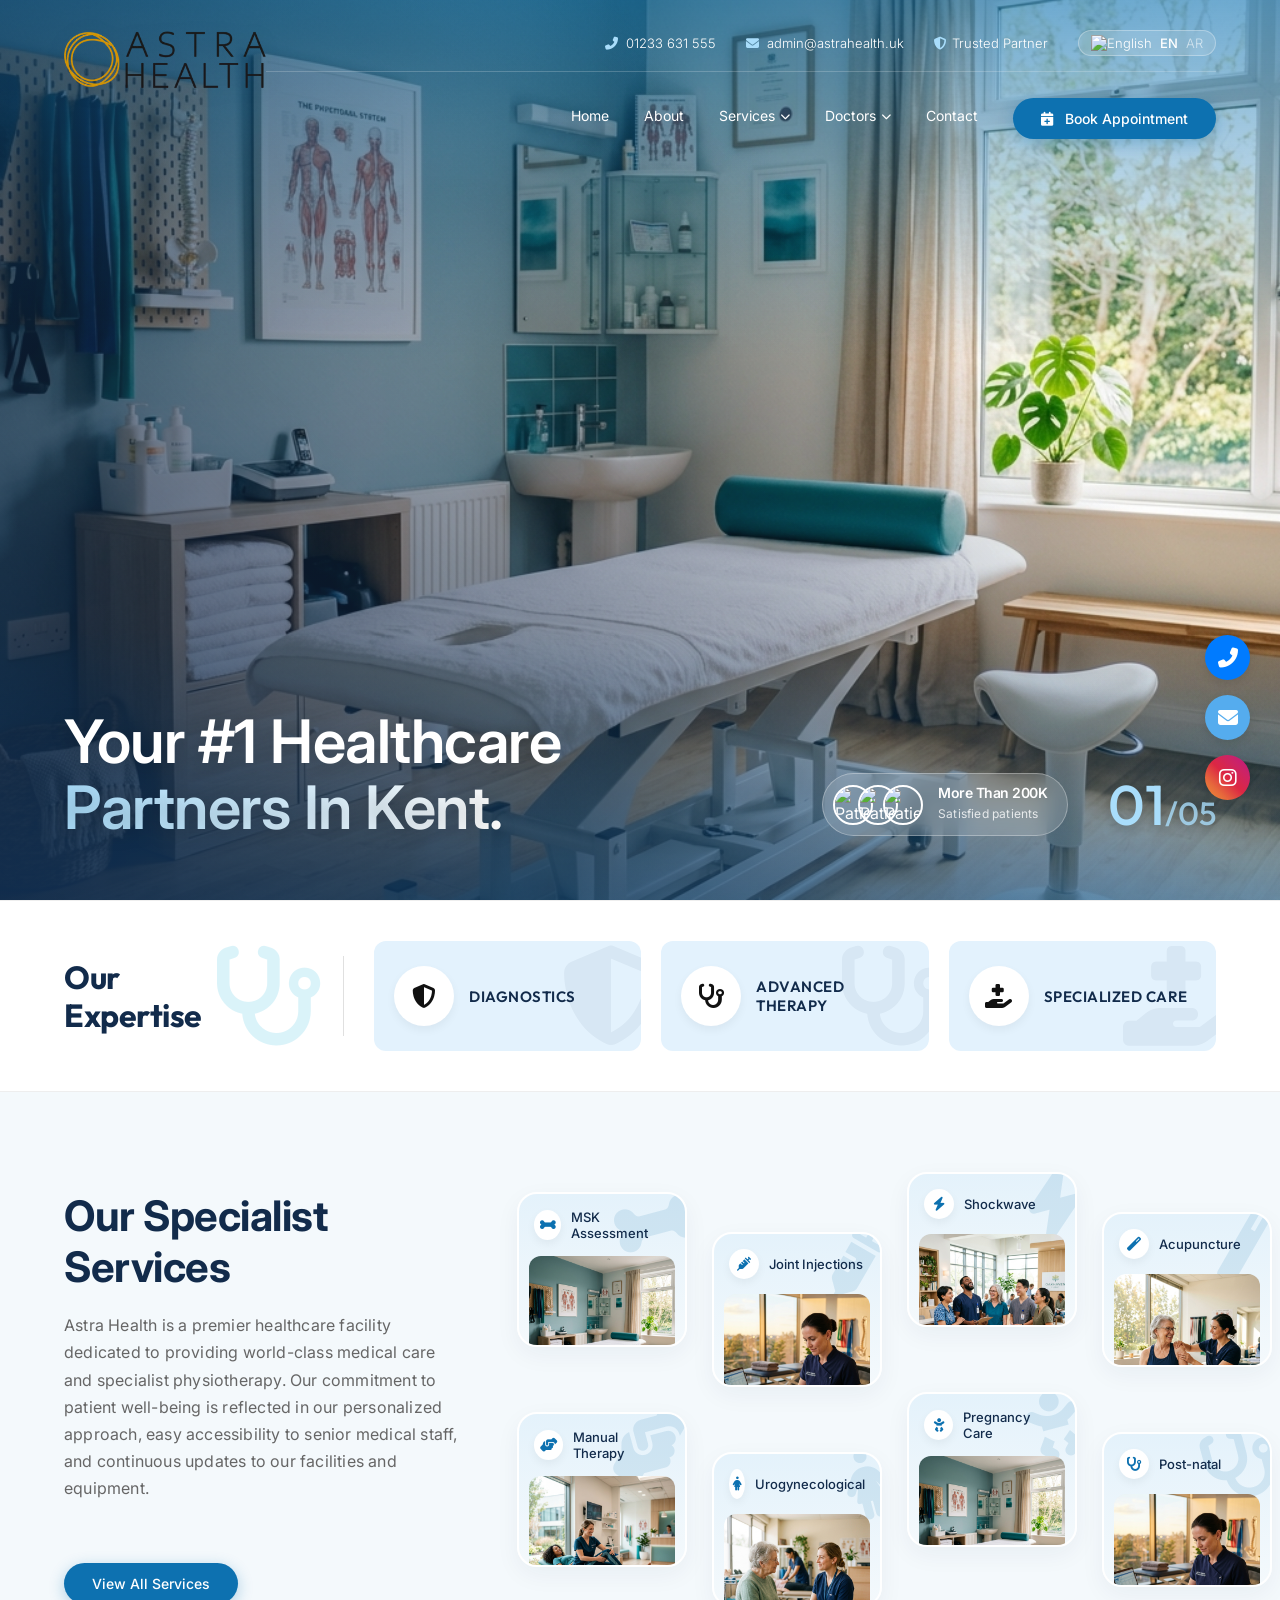
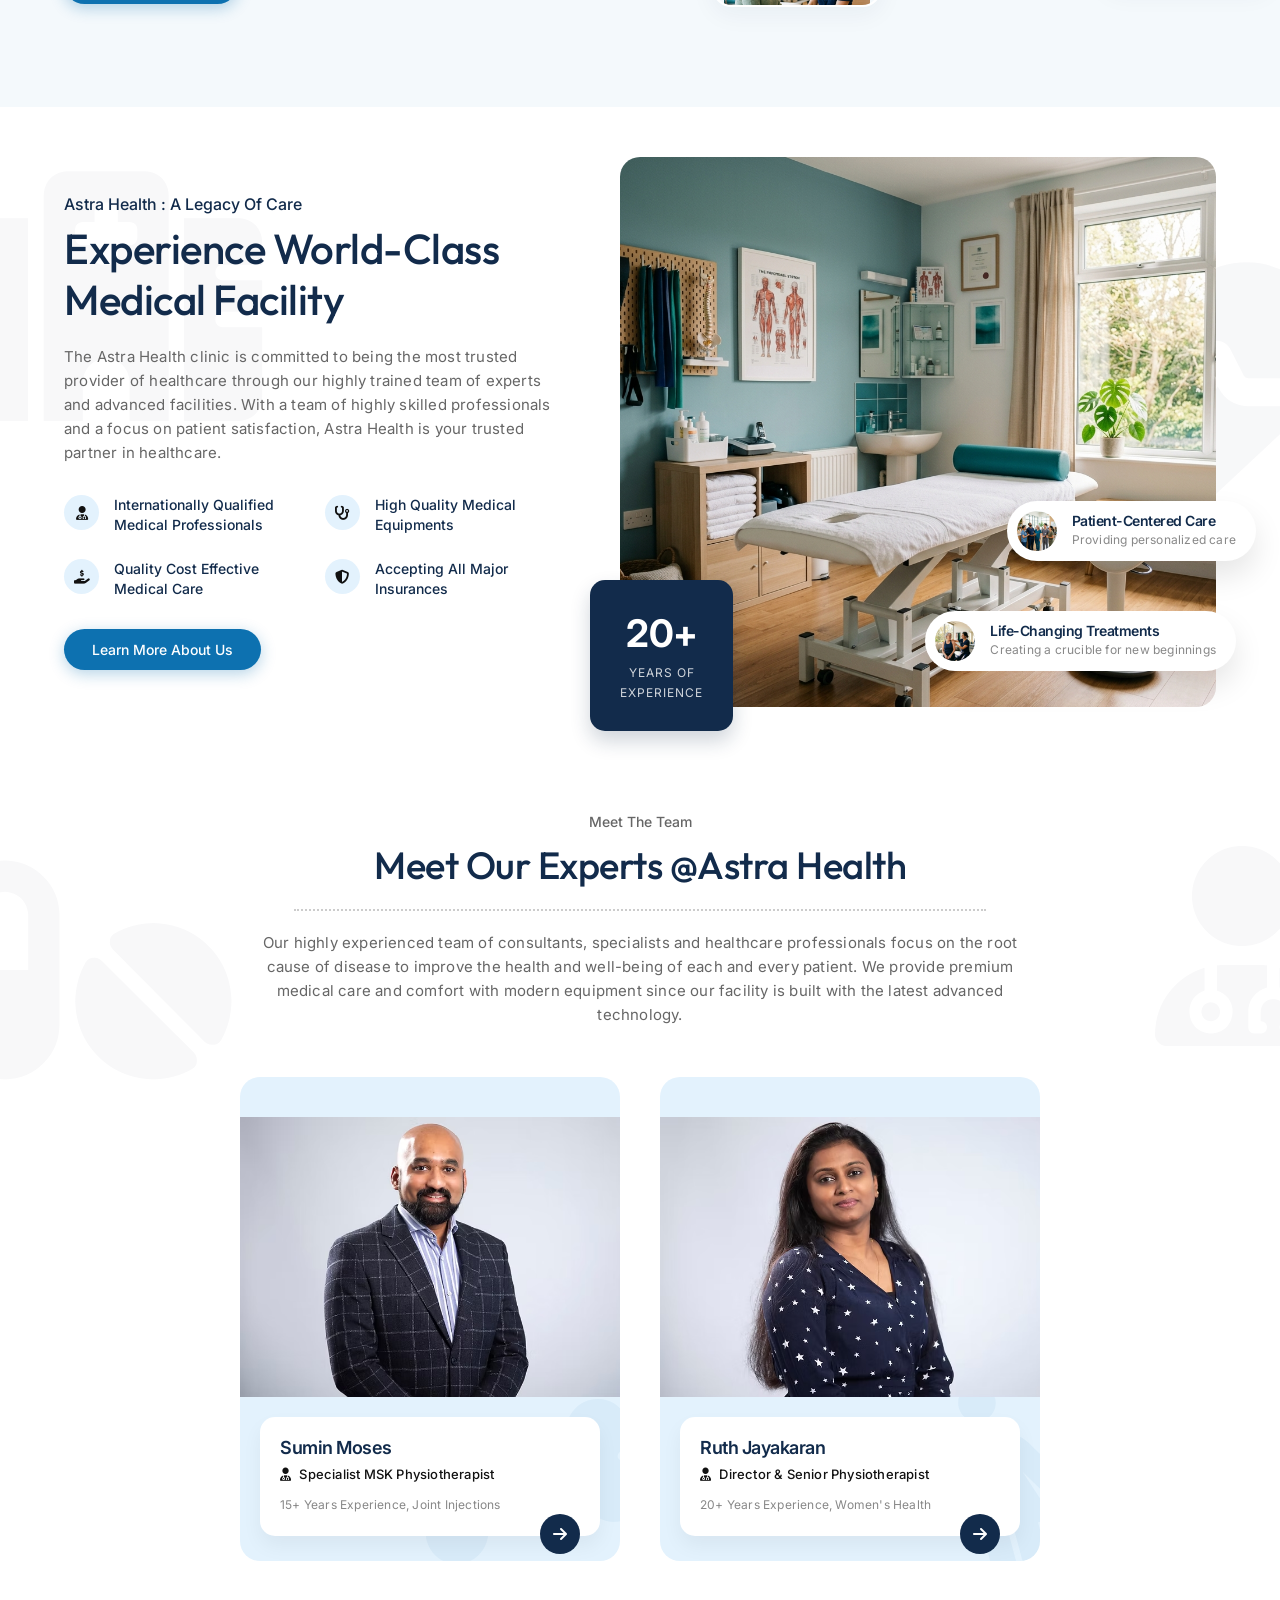
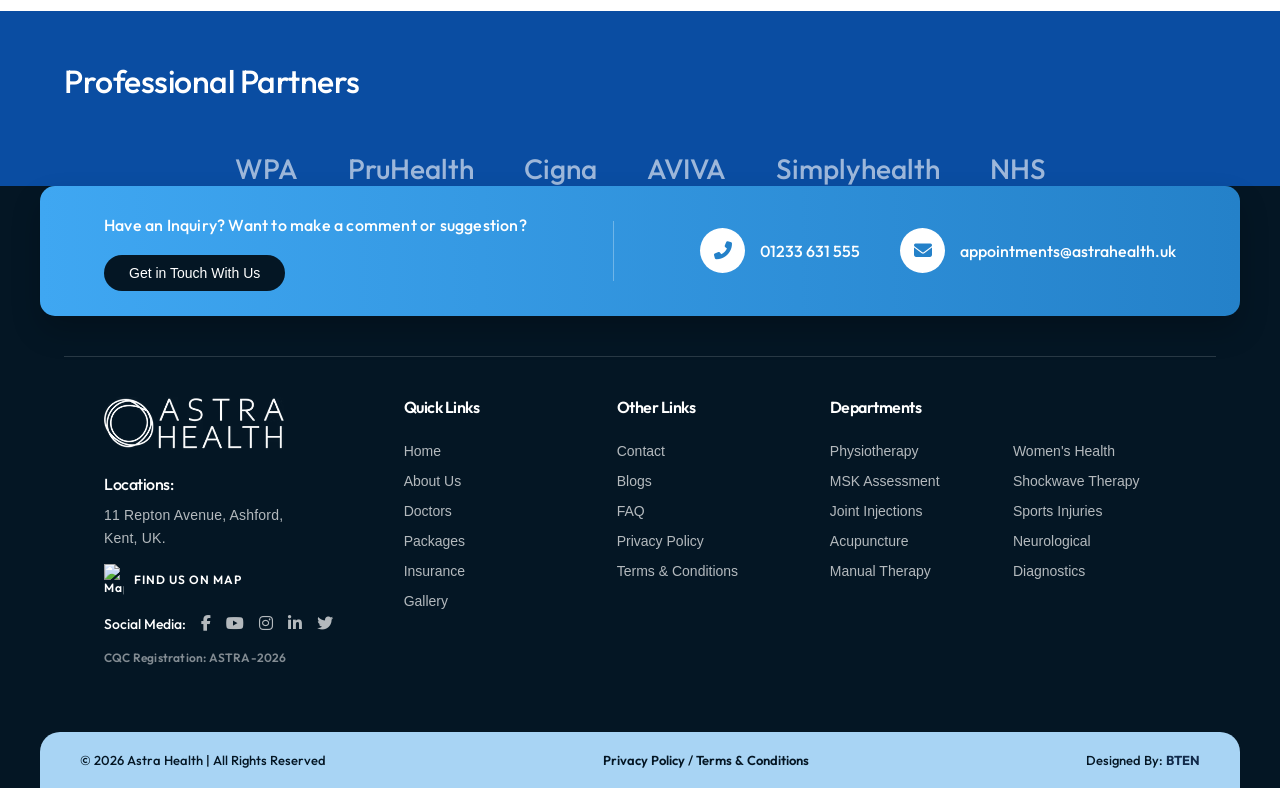
==== index.html @ 82074dfc "Restore full footer: CTA inside footer with 50/50 overlap, divider line, all content visible" ====
<!DOCTYPE html>
<html lang="en">
<head>
    <meta charset="UTF-8">
    <meta name="viewport" content="width=device-width, initial-scale=1.0">
    <title>Healthcare Clinic in Ashford, Kent – Astra Health</title>
    <link rel="stylesheet" href="style.css">
    <link rel="stylesheet" href="https://cdnjs.cloudflare.com/ajax/libs/font-awesome/6.4.0/css/all.min.css">
</head>
<body>

    <!-- HERO SECTION -->
    <section class="hero-section">
        <div class="hero-bg">
            <img src="content doc/images/hero2.png" alt="Astra Health Team" onerror="this.src='https://images.unsplash.com/photo-1579684385127-1ef15d508118?auto=format&fit=crop&q=80'">
        </div>
        <div class="hero-gradient"></div>

        <!-- TRANSPARENT MAIN HEADER -->
        <header class="main-header">
            <div class="header-logo">
                <a href="index.html">
                    <img src="content doc/images/logo.avif" alt="Astra Health">
                </a>
            </div>
            
            <div class="header-right">
                <!-- TOP CONTACTS -->
                <div class="top-contacts">
                    <a href="tel:01233631555"><i class="fas fa-phone-alt" style="color: #A9DDFB;"></i> 01233 631 555</a>
                    <a href="mailto:admin@astrahealth.uk"><i class="fas fa-envelope" style="color: #A9DDFB;"></i> admin@astrahealth.uk</a>
                    <span style="display: flex; align-items: center; gap: 5px;"><i class="fas fa-shield-alt" style="color: #A9DDFB;"></i> Trusted Partner</span>
                    <div class="lang-switch">
                        <img src="https://flagcdn.com/w20/gb.png" alt="English">
                        <span style="font-weight: 500;">EN</span>
                        <span style="opacity: 0.6;">AR</span>
                    </div>
                </div>

                <!-- MAIN NAV -->
                <nav class="main-nav-links">
                <a href="index.html" class="nav-link">Home</a>
                <a href="about.html" class="nav-link">About</a>
                
                <!-- Services Mega Menu -->
                <div class="nav-item-mega">
                    <a href="services.html" class="nav-link">Services <i class="fas fa-chevron-down" style="font-size: 10px;"></i></a>
                    <div class="mega-menu">
                        <div class="mega-srv-grid">
                            <a href="services.html" class="mega-srv-item">
                                <img src="content doc/images/hero2.png" alt="MSK">
                                <span>MSK Assessment</span>
                            </a>
                            <a href="services.html" class="mega-srv-item">
                                <img src="content doc/images/pillar-experienced.png" alt="Joint">
                                <span>Joint Injections</span>
                            </a>
                            <a href="services.html" class="mega-srv-item">
                                <img src="content doc/images/service_shockwave_1778168510104.png" alt="Shockwave">
                                <span>Shockwave Therapy</span>
                            </a>
                            <a href="services.html" class="mega-srv-item">
                                <img src="content doc/images/service_acupuncture.png" alt="Acupuncture">
                                <span>Acupuncture</span>
                            </a>
                            <a href="services.html" class="mega-srv-item">
                                <img src="content doc/images/service_manual_therapy.png" alt="Manual">
                                <span>Manual Therapy</span>
                            </a>
                            <a href="services.html" class="mega-srv-item">
                                <img src="content doc/images/pillar-caring.png" alt="Urogynecology">
                                <span>Urogynecology</span>
                            </a>
                        </div>
                    </div>
                </div>

                <!-- Doctors Mega Menu -->
                <div class="nav-item-mega">
                    <a href="team.html" class="nav-link">Doctors <i class="fas fa-chevron-down" style="font-size: 10px;"></i></a>
                    <div class="mega-menu">
                        <div class="mega-doc-card">
                            <img src="content doc/images/team-sumin.avif" alt="Sumin Moses">
                            <h4>Sumin Moses</h4>
                            <p>Specialist MSK Physio</p>
                        </div>
                        <div class="mega-doc-card">
                            <img src="content doc/images/team-ruth.avif" onerror="this.src='content doc/images/pillar-friendly.png'" alt="Ruth Jayakaran">
                            <h4>Ruth Jayakaran</h4>
                            <p>Director & Senior Physio</p>
                        </div>
                        <div style="display: flex; align-items: center; justify-content: center; padding: 0 20px;">
                            <a href="team.html" class="btn-appointment" style="background: var(--primary);"><i class="fas fa-user-md"></i> View All Doctors</a>
                        </div>
                    </div>
                </div>

                <a href="contact.html" class="nav-link">Contact</a>
                <a href="contact.html" class="btn-appointment"><i class="fas fa-calendar-plus"></i> Book Appointment</a>
            </nav>
            </div>
        </header>

        <!-- BOTTOM LEFT TEXT -->
        <div class="hero-bottom-left">
            <h1 id="heroTitle">Your #1 Healthcare<br><span class="hero-highlight">Partners in Kent.</span></h1>
        </div>

        <!-- BOTTOM RIGHT PAGINATION & CARD -->
        <div class="hero-bottom-right">
            <div class="patient-card">
                <div class="patient-avatars">
                    <img src="https://randomuser.me/api/portraits/women/44.jpg" alt="Patient">
                    <img src="https://randomuser.me/api/portraits/men/32.jpg" alt="Patient">
                    <img src="https://randomuser.me/api/portraits/women/68.jpg" alt="Patient">
                </div>
                <div class="patient-card-text">
                    <h4>More Than 200K</h4>
                    <p>Satisfied patients</p>
                </div>
            </div>
            <div class="hero-pagination">
                01<span>/05</span>
            </div>
        </div>
    </section>

    <!-- FLOATING SOCIALS -->
    <div class="floating-socials">
        <a href="tel:01233631555" class="f-phone" title="Call Us"><i class="fas fa-phone-alt"></i></a>
        <a href="mailto:admin@astrahealth.uk" class="f-email" title="Email Us"><i class="fas fa-envelope"></i></a>
        <a href="#" class="f-insta" title="Instagram"><i class="fab fa-instagram"></i></a>
    </div>

    <!-- OUR SERVICES / DIAGNOSTICS (NEW LAYOUT) -->
    <section class="services-section-new" style="border-top: 1px solid #eee; border-bottom: 1px solid #eee; padding: 40px 0; background: #fff;">
        <div class="container" style="max-width: 1400px; margin: 0 auto; padding: 0 5%;">
            <div class="services-row">
                
                <div class="services-header-box">
                    <h2>Our<br>Expertise</h2>
                    <!-- Absolutely positioned icon to mimic the overlapping watermark effect -->
                    <i class="fas fa-stethoscope stethoscope-bg"></i>
                    <div class="sh-divider"></div>
                </div>
                
                <div class="services-cards-wrapper">
                    <!-- Card 1 -->
                    <div class="s-card">
                        <div class="s-card-icon"><i class="fas fa-shield-alt"></i></div>
                        <div class="s-card-text">
                            <h3>DIAGNOSTICS</h3>
                        </div>
                        <i class="fas fa-shield-alt s-card-watermark"></i>
                    </div>
                    
                    <!-- Card 2 -->
                    <div class="s-card">
                        <div class="s-card-icon"><i class="fas fa-stethoscope"></i></div>
                        <div class="s-card-text">
                            <h3>ADVANCED THERAPY</h3>
                        </div>
                        <i class="fas fa-stethoscope s-card-watermark"></i>
                    </div>
                    
                    <!-- Card 3 -->
                    <div class="s-card">
                        <div class="s-card-icon"><i class="fas fa-hand-holding-medical"></i></div>
                        <div class="s-card-text">
                            <h3>SPECIALIZED CARE</h3>
                        </div>
                        <i class="fas fa-hand-holding-medical s-card-watermark"></i>
                    </div>
                </div>

            </div>
        </div>
    </section>

    <!-- CENTRE OF EXCELLENCE / SERVICES -->
    <section class="section-padding coe-section" style="background: #F4F9FC; overflow: hidden; position: relative;">
        <div class="container coe-container">
            <!-- Left Side Content -->
            <div class="coe-text-box">
                <h2 class="coe-title">Our Specialist<br>Services</h2>
                <p class="coe-desc">
                    Astra Health is a premier healthcare facility dedicated to providing world-class medical care and specialist physiotherapy. Our commitment to patient well-being is reflected in our personalized approach, easy accessibility to senior medical staff, and continuous updates to our facilities and equipment.
                </p>

                <a href="services.html" class="btn-appointment" style="margin-top: 30px; display: inline-block;">View All Services</a>
            </div>

            <!-- Right Side Grid -->
            <div class="coe-grid-wrapper">
                <div class="coe-grid">
                    
                    <!-- 1 -->
                    <div class="coe-card card-tall">
                        <i class="fas fa-bone watermark"></i>
                        <div class="coe-card-top">
                            <i class="fas fa-bone"></i> <span>MSK Assessment</span>
                        </div>
                        <img src="content doc/images/hero2.png" alt="MSK" onerror="this.src='https://images.unsplash.com/photo-1576091160399-112ba8d25d1d?auto=format&fit=crop&q=80'">
                        <div class="blue-pill"></div>
                    </div>

                    <!-- 2 -->
                    <div class="coe-card card-short">
                        <i class="fas fa-syringe watermark"></i>
                        <div class="coe-card-top">
                            <i class="fas fa-syringe"></i> <span>Joint Injections</span>
                        </div>
                        <img src="content doc/images/pillar-experienced.png" alt="Injections" onerror="this.src='https://images.unsplash.com/photo-1622253692010-333f2da6031d?auto=format&fit=crop&q=80'">
                        <div class="dot-pill"></div>
                    </div>

                    <!-- 3 -->
                    <div class="coe-card card-medium">
                        <i class="fas fa-bolt watermark"></i>
                        <div class="coe-card-top">
                            <i class="fas fa-bolt"></i> <span>Shockwave</span>
                        </div>
                        <img src="content doc/images/pillar-friendly.png" alt="Shockwave" onerror="this.src='https://images.unsplash.com/photo-1559839734-2b71ea197ec2?auto=format&fit=crop&q=80'">
                    </div>

                    <!-- 4 -->
                    <div class="coe-card card-medium">
                        <i class="fas fa-magic watermark"></i>
                        <div class="coe-card-top">
                            <i class="fas fa-magic"></i> <span>Acupuncture</span>
                        </div>
                        <img src="content doc/images/hero3.png" alt="Acupuncture" onerror="this.src='https://images.unsplash.com/photo-1579684385127-1ef15d508118?auto=format&fit=crop&q=80'">
                    </div>

                    <!-- 5 -->
                    <div class="coe-card card-short">
                        <i class="fas fa-hands-helping watermark"></i>
                        <div class="coe-card-top">
                            <i class="fas fa-hands-helping"></i> <span>Manual Therapy</span>
                        </div>
                        <img src="content doc/images/hero.png" alt="Therapy" onerror="this.src='https://images.unsplash.com/photo-1581056771107-24ca5f033842?auto=format&fit=crop&q=80'">
                        <div class="blue-pill"></div>
                    </div>

                    <!-- 6 -->
                    <div class="coe-card card-tall">
                        <i class="fas fa-female watermark"></i>
                        <div class="coe-card-top">
                            <i class="fas fa-female"></i> <span>Urogynecological</span>
                        </div>
                        <img src="content doc/images/pillar-caring.png" alt="Urogynecology" onerror="this.src='https://images.unsplash.com/photo-1559839734-2b71ea197ec2?auto=format&fit=crop&q=80'">
                    </div>

                    <!-- 7 -->
                    <div class="coe-card card-medium">
                        <i class="fas fa-baby watermark"></i>
                        <div class="coe-card-top">
                            <i class="fas fa-baby"></i> <span>Pregnancy Care</span>
                        </div>
                        <img src="content doc/images/hero2.png" alt="Pregnancy" onerror="this.src='https://images.unsplash.com/photo-1576091160399-112ba8d25d1d?auto=format&fit=crop&q=80'">
                    </div>

                    <!-- 8 -->
                    <div class="coe-card card-tall">
                        <i class="fas fa-stethoscope watermark"></i>
                        <div class="coe-card-top">
                            <i class="fas fa-stethoscope"></i> <span>Post-natal</span>
                        </div>
                        <img src="content doc/images/pillar-experienced.png" alt="Post-natal" onerror="this.src='https://images.unsplash.com/photo-1581056771107-24ca5f033842?auto=format&fit=crop&q=80'">
                        <div class="dot-pill"></div>
                    </div>



                </div>
            </div>
        </div>
    </section>

    <!-- OUR PHILOSOPHY (NEW LAYOUT) -->
    <section class="section-padding philosophy-section" style="position: relative; overflow: hidden;">
        <i class="fas fa-hospital section-watermark wm-left"></i>
        <i class="fas fa-heartbeat section-watermark wm-right" style="top: 20%; font-size: 300px;"></i>
        <div class="container philosophy-grid" style="max-width: 1200px; margin: 0 auto; position: relative; z-index: 1;">
            
            <!-- Left Side: Text and bullets -->
            <div class="philosophy-content">
                <span class="subheading" style="color: var(--primary-dark); font-weight: 500; margin-bottom: 10px; display: block;">Astra Health : A Legacy Of Care</span>
                <h2 class="section-title dark" style="font-size: 42px; line-height: 1.2; margin-bottom: 20px;">Experience World-Class<br>Medical Facility</h2>
                
                <p class="section-desc" style="margin-bottom: 30px; color: #666; line-height: 1.6; font-size: 15px;">
                    The Astra Health clinic is committed to being the most trusted provider of healthcare through our highly trained team of experts and advanced facilities. With a team of highly skilled professionals and a focus on patient satisfaction, Astra Health is your trusted partner in healthcare.
                </p>

                <div class="philosophy-bullets">
                    <div class="p-bullet">
                        <div class="p-bullet-icon"><i class="fas fa-user-md"></i></div>
                        <span class="p-bullet-text">Internationally Qualified<br>Medical Professionals</span>
                    </div>
                    <div class="p-bullet">
                        <div class="p-bullet-icon"><i class="fas fa-stethoscope"></i></div>
                        <span class="p-bullet-text">High Quality Medical<br>Equipments</span>
                    </div>
                    <div class="p-bullet">
                        <div class="p-bullet-icon"><i class="fas fa-hand-holding-usd"></i></div>
                        <span class="p-bullet-text">Quality Cost Effective<br>Medical Care</span>
                    </div>
                    <div class="p-bullet">
                        <div class="p-bullet-icon"><i class="fas fa-shield-alt"></i></div>
                        <span class="p-bullet-text">Accepting All Major<br>Insurances</span>
                    </div>
                </div>

                <a href="about.html" class="btn-appointment" style="margin-top: 30px;">Learn More About Us</a>
            </div>

            <!-- Right Side: Image and Badges -->
            <div class="philosophy-image-container">
                <img src="content doc/images/hero2.png" onerror="this.src='https://images.unsplash.com/photo-1579684385127-1ef15d508118?auto=format&fit=crop&q=80'" alt="Our Philosophy" class="philosophy-img-main">
                
                <div class="floating-badge-square">
                    <h3>20+</h3>
                    <span>Years of<br>Experience</span>
                </div>

                <div class="floating-badge-pill pill-1">
                    <div class="pill-icon"><img src="content doc/images/pillar-friendly.png" onerror="this.src='https://images.unsplash.com/photo-1559839734-2b71ea197ec2?auto=format&fit=crop&q=80'" alt="Icon"></div>
                    <div class="pill-text">
                        <h4>Patient-Centered Care</h4>
                        <p>Providing personalized care</p>
                    </div>
                </div>

                <div class="floating-badge-pill pill-2">
                    <div class="pill-icon"><img src="content doc/images/hero3.png" onerror="this.src='https://images.unsplash.com/photo-1622253692010-333f2da6031d?auto=format&fit=crop&q=80'" alt="Icon"></div>
                    <div class="pill-text">
                        <h4>Life-Changing Treatments</h4>
                        <p>Creating a crucible for new beginnings</p>
                    </div>
                </div>
            </div>
        </div>
    </section>

    <!-- MEET THE TEAM (NEW LAYOUT) -->
    <section class="section-padding team-section-new" style="background: #fff; position: relative; overflow: hidden;">
        <i class="fas fa-user-md section-watermark wm-right" style="top: 10%; font-size: 200px;"></i>
        <i class="fas fa-pills section-watermark wm-left" style="bottom: 10%; font-size: 250px;"></i>
        <div class="container" style="max-width: 1200px; margin: 0 auto; position: relative; z-index: 1;">
            <div style="text-align: center; margin-bottom: 50px;">
                <span style="color: #666; font-size: 14px; font-weight: 500;">Meet The Team</span>
                <h2 class="section-title dark" style="font-size: 38px; margin-top: 10px; margin-bottom: 20px;">Meet Our Experts @Astra Health</h2>
                <div style="border-top: 2px dotted #ccc; width: 60%; margin: 0 auto 20px;"></div>
                <p style="color: #666; font-size: 15px; line-height: 1.6; max-width: 800px; margin: 0 auto;">
                    Our highly experienced team of consultants, specialists and healthcare professionals focus on the root cause of disease to improve the health and well-being of each and every patient. We provide premium medical care and comfort with modern equipment since our facility is built with the latest advanced technology.
                </p>
            </div>
            
            <div class="team-cards-row">
                <!-- Team Card 1 -->
                <div class="expert-card">
                    <i class="fas fa-bone expert-watermark"></i>
                    <div class="expert-img-wrapper">
                        <img src="content doc/images/team-sumin.avif" onerror="this.src='https://images.unsplash.com/photo-1537368910025-7028dd906bda?auto=format&fit=crop&q=80'" alt="Sumin Moses">
                    </div>
                    <div class="expert-info-box">
                        <h3 class="expert-name">Sumin Moses</h3>
                        <p class="expert-specialty"><i class="fas fa-user-md" style="color: var(--primary); margin-right: 5px;"></i> Specialist MSK Physiotherapist</p>
                        <p class="expert-creds">15+ Years Experience, Joint Injections</p>
                        <a href="team.html" class="expert-btn"><i class="fas fa-arrow-right"></i></a>
                    </div>
                </div>

                <!-- Team Card 2 -->
                <div class="expert-card">
                    <i class="fas fa-female expert-watermark"></i>
                    <div class="expert-img-wrapper">
                        <img src="content doc/images/team-ruth.avif" onerror="this.src='https://images.unsplash.com/photo-1559839734-2b71ea197ec2?auto=format&fit=crop&q=80'" alt="Ruth Jayakaran">
                    </div>
                    <div class="expert-info-box">
                        <h3 class="expert-name">Ruth Jayakaran</h3>
                        <p class="expert-specialty"><i class="fas fa-user-md" style="color: var(--primary); margin-right: 5px;"></i> Director & Senior Physiotherapist</p>
                        <p class="expert-creds">20+ Years Experience, Women's Health</p>
                        <a href="team.html" class="expert-btn"><i class="fas fa-arrow-right"></i></a>
                    </div>
                </div>
            </div>
        </div>
    </section>

    <!-- PARTNERS -->
    <section class="section-padding partners-section" style="background-color:#0A4DA2; padding-bottom:50px;">
        <div class="container" style="max-width: 1200px; margin: 0 auto;">
            <h2 class="section-title" style="margin-bottom: 10px; font-size: 32px; color: #fff;">Professional Partners</h2>
            <div class="partners-grid">
                <span class="partner-logo">WPA</span>
                <span class="partner-logo">PruHealth</span>
                <span class="partner-logo">Cigna</span>
                <span class="partner-logo">AVIVA</span>
                <span class="partner-logo">Simplyhealth</span>
                <span class="partner-logo">NHS</span>
            </div>
        </div>
    </section>

    <!-- NEW FOOTER DESIGN -->
    <footer class="new-footer">
        <!-- CTA overlapping the footer boundary -->
        <div class="footer-cta-container">
            <div class="footer-cta-left">
                <p>Have an Inquiry? Want to make a comment or suggestion?</p>
                <a href="contact.html" class="cta-btn">Get in Touch With Us</a>
            </div>
            <div class="footer-cta-divider"></div>
            <div class="footer-cta-right">
                <div class="cta-contact">
                    <div class="cta-icon"><i class="fas fa-phone-alt"></i></div>
                    <a href="tel:01233631555">01233 631 555</a>
                </div>
                <div class="cta-contact">
                    <div class="cta-icon"><i class="fas fa-envelope"></i></div>
                    <a href="mailto:appointments@astrahealth.uk">appointments@astrahealth.uk</a>
                </div>
            </div>
        </div>

        <!-- Thin divider line below CTA -->
        <div class="footer-divider"></div>


        <div class="footer-main-grid">
            <!-- Column 1 -->
            <div class="footer-col-1">
                <img src="content doc/images/logo.avif" alt="Logo" class="footer-logo">
                <h4>Locations:</h4>
                <p>11 Repton Avenue, Ashford,<br>Kent, UK.</p>
                <a href="https://maps.google.com/?q=11+Repton+Avenue+Ashford+Kent" target="_blank" class="find-on-map"><img src="https://upload.wikimedia.org/wikipedia/commons/thumb/a/aa/Google_Maps_icon_%282020%29.svg/250px-Google_Maps_icon_%282020%29.svg.png" alt="Map"> FIND US ON MAP</a>
                
                <div class="social-media-row">
                    <strong>Social Media:</strong>
                    <a href="#"><i class="fab fa-facebook-f"></i></a>
                    <a href="#"><i class="fab fa-youtube"></i></a>
                    <a href="#"><i class="fab fa-instagram"></i></a>
                    <a href="#"><i class="fab fa-linkedin-in"></i></a>
                    <a href="#"><i class="fab fa-twitter"></i></a>
                </div>
                <p class="moh-code">CQC Registration: ASTRA-2026</p>
            </div>

            <!-- Column 2 -->
            <div class="footer-col-2">
                <h4 class="col-title">Quick Links</h4>
                <ul class="footer-list">
                    <li><a href="index.html">Home</a></li>
                    <li><a href="about.html">About Us</a></li>
                    <li><a href="team.html">Doctors</a></li>
                    <li><a href="services.html">Packages</a></li>
                    <li><a href="insurance.html">Insurance</a></li>
                    <li><a href="gallery.html">Gallery</a></li>
                </ul>
            </div>

            <!-- Column 3 -->
            <div class="footer-col-3">
                <h4 class="col-title">Other Links</h4>
                <ul class="footer-list">
                    <li><a href="contact.html">Contact</a></li>
                    <li><a href="blogs.html">Blogs</a></li>
                    <li><a href="faq.html">FAQ</a></li>
                    <li><a href="privacy.html">Privacy Policy</a></li>
                    <li><a href="terms.html">Terms & Conditions</a></li>
                </ul>
            </div>

            <!-- Column 4 (Departments) -->
            <div class="footer-col-4">
                <h4 class="col-title">Departments</h4>
                <div class="departments-grid">
                    <ul class="footer-list">
                        <li><a href="services.html">Physiotherapy</a></li>
                        <li><a href="services.html">MSK Assessment</a></li>
                        <li><a href="services.html">Joint Injections</a></li>
                        <li><a href="services.html">Acupuncture</a></li>
                        <li><a href="services.html">Manual Therapy</a></li>
                    </ul>
                    <ul class="footer-list">
                        <li><a href="services.html">Women's Health</a></li>
                        <li><a href="services.html">Shockwave Therapy</a></li>
                        <li><a href="services.html">Sports Injuries</a></li>
                        <li><a href="services.html">Neurological</a></li>
                        <li><a href="services.html">Diagnostics</a></li>
                    </ul>
                </div>
            </div>
        </div>

        <div class="footer-bottom-bar">
            <div class="bottom-left">
                &copy; 2026 Astra Health | All Rights Reserved
            </div>
            <div class="bottom-center">
                <a href="privacy.html">Privacy Policy</a> / <a href="terms.html">Terms & Conditions</a>
            </div>
            <div class="bottom-right">
                Designed By: <span style="font-weight:700; color:var(--primary-dark);">BTEN</span>
            </div>
        </div>
    </footer>


    <script src="main.js"></script>
</body>
</html>
---- style.css ----
@import url('https://fonts.googleapis.com/css2?family=Outfit:wght@300;400;500;600;700&family=Inter:wght@300;400;500;600&display=swap');

/* Fallback for Neue Montreal */
@font-face {
    font-family: 'Outfit';
    src: local('Inter'), local('Arial');
}

:root {
    --primary: #111111; /* Changed from Golden Yellow to Black */
    --primary-dark: #122B4B; /* Navy Blue */
    --brand-grad: linear-gradient(90deg, #333333 0%, #000000 100%);
    --bg-light: #F4F7F9;
    --card-shadow: 0 10px 30px rgba(0,0,0,0.05);
    --hover-shadow: 0 20px 40px rgba(18, 43, 75, 0.15); /* Tinted shadow to navy */
}

/* HERO ANIMATIONS */
.hero-content-anim { animation: fadeInUp 0.8s cubic-bezier(0.2, 0.8, 0.2, 1) forwards; }
.hero-content-anim-exit { animation: fadeOutDown 0.4s cubic-bezier(0.2, 0.8, 0.2, 1) forwards; }
@keyframes fadeInUp { from { opacity: 0; transform: translateY(30px); } to { opacity: 1; transform: translateY(0); } }
@keyframes fadeOutDown { from { opacity: 1; transform: translateY(0); } to { opacity: 0; transform: translateY(20px); } }
.hero-img-anim { animation: zoomFadeIn 0.8s cubic-bezier(0.2, 0.8, 0.2, 1) forwards; }
.hero-img-anim-exit { animation: fadeOut 0.4s cubic-bezier(0.2, 0.8, 0.2, 1) forwards; }
@keyframes zoomFadeIn { from { opacity: 0; transform: scale(1.05); } to { opacity: 1; transform: scale(1); } }
@keyframes fadeOut { from { opacity: 1; } to { opacity: 0; } }

* {
    margin: 0;
    padding: 0;
    box-sizing: border-box;
}

body {
    font-family: 'Inter', sans-serif;
    color: #333;
    overflow-x: hidden;
    background: #fff;
}

a {
    text-decoration: none;
}

/* HERO SECTION - FULL WIDTH/HEIGHT */
.hero-section {
    position: relative;
    width: 100%;
    height: 100vh;
    min-height: 600px;
    background: #FFFFFF;
    overflow: hidden;
}

.hero-bg {
    position: absolute;
    width: 100%;
    height: 100%;
    top: 0;
    left: 0;
}

.hero-bg img {
    width: 100%;
    height: 100%;
    object-fit: cover;
}

/* GRADIENTS OVERLAY */
.hero-gradient {
    position: absolute;
    width: 100%;
    height: 100%;
    top: 0;
    left: 0;
    background: 
        linear-gradient(45deg, rgba(18, 43, 75, 0.9) 0%, rgba(18, 43, 75, 0.3) 50%, transparent 70%),
        linear-gradient(180deg, rgba(13, 113, 176, 0.6) 0%, rgba(13, 113, 176, 0) 40%),
        linear-gradient(0deg, rgba(13, 113, 176, 0.5) 0%, rgba(13, 113, 176, 0) 30%);
    pointer-events: none;
}

/* ABSOLUTE / FIXED NAVIGATION */
.main-header, .header {
    position: fixed;
    top: 0;
    left: 0;
    width: 100%;
    z-index: 1000;
    padding: 30px 5%;
    display: flex;
    justify-content: space-between;
    align-items: flex-start;
    transition: transform 0.4s cubic-bezier(0.2, 0.8, 0.2, 1), background 0.4s, backdrop-filter 0.4s, padding 0.4s, box-shadow 0.4s;
    background: transparent;
}

.header-scrolled {
    background: rgba(18, 43, 75, 0.85);
    backdrop-filter: blur(16px);
    -webkit-backdrop-filter: blur(16px);
    border-bottom: 1px solid rgba(255, 255, 255, 0.05);
    padding: 15px 5% !important;
    box-shadow: 0 4px 30px rgba(0, 0, 0, 0.2);
}

.header-hidden {
    transform: translateY(-100%);
}

.header-logo {
    flex-shrink: 0;
}

.header-logo img {
    height: 60px;
    filter: drop-shadow(0 4px 10px rgba(0,0,0,0.1));
    transition: all 0.3s ease;
}

.header-right {
    display: flex;
    flex-direction: column;
    align-items: flex-end;
    width: 100%;
}

.top-contacts {
    display: flex;
    align-items: center;
    justify-content: flex-end;
    width: 100%;
    gap: 30px;
    font-size: 13px;
    color: #fff;
    font-weight: 300;
    padding-bottom: 15px;
    border-bottom: 1px solid rgba(255, 255, 255, 0.2);
    margin-bottom: 15px;
}

.top-contacts a {
    color: #fff;
    display: flex;
    align-items: center;
    gap: 8px;
    white-space: nowrap;
}

.top-contacts .lang-switch {
    display: flex;
    align-items: center;
    background: rgba(255, 255, 255, 0.15);
    border: 1px solid rgba(255, 255, 255, 0.3);
    border-radius: 20px;
    padding: 4px 12px;
    gap: 8px;
    backdrop-filter: blur(5px);
}

.main-nav-links {
    display: flex;
    align-items: center;
    gap: 35px;
}

.main-nav-links a.nav-link {
    color: #fff;
    font-size: 14px;
    font-weight: 400;
    position: relative;
    padding-bottom: 5px;
    white-space: nowrap;
}

.main-nav-links a.nav-link::after {
    content: '';
    position: absolute;
    left: 0;
    bottom: 0;
    width: 0;
    height: 2px;
    background: #A9DDFB;
    transition: 0.3s;
}
.main-nav-links a.nav-link:hover::after {
    width: 100%;
}

.btn-appointment {
    position: relative;
    overflow: hidden;
    background: #0D71B0 !important; /* Premium medical blue */
    color: #fff;
    padding: 12px 28px;
    border-radius: 30px;
    font-size: 14px;
    font-weight: 500;
    box-shadow: 0 4px 15px rgba(13, 113, 176, 0.3);
    transition: 0.3s;
    white-space: nowrap;
    display: inline-block;
    border: none;
    cursor: pointer;
    z-index: 1;
    text-decoration: none;
}

.btn-appointment::before {
    content: "";
    position: absolute;
    top: 0;
    left: 0;
    width: 0%;
    height: 100%;
    background: var(--primary-dark); /* Navy blue fill */
    transition: 0.4s cubic-bezier(0.2, 0.8, 0.2, 1);
    z-index: -1;
    border-radius: 30px;
}

.btn-appointment:hover::before {
    width: 100%;
}

.btn-appointment:hover {
    box-shadow: 0 6px 20px rgba(18, 43, 75, 0.4);
    transform: none; /* No lifting */
    color: #fff;
}

/* HERO BOTTOM TEXT */
.hero-bottom-left {
    position: absolute;
    bottom: 60px;
    left: 5%;
    z-index: 5;
}

.hero-bottom-left h2 {
    font-family: 'Inter', sans-serif;
    font-size: 24px;
    font-weight: 400;
    color: #A9DDFB;
    margin-bottom: 10px;
    text-shadow: 0 4px 10px rgba(0,0,0,0.2);
}

.hero-bottom-left h1 {
    font-family: 'Inter', sans-serif;
    font-size: 60px;
    font-weight: 600;
    color: #fff;
    max-width: 100%;
    white-space: nowrap;
    line-height: 1.1;
    text-shadow: 0 4px 20px rgba(0,0,0,0.2);
    text-transform: capitalize;
}
.hero-highlight {
    background: linear-gradient(90deg, #A9DDFB 0%, #ffffff 100%);
    -webkit-background-clip: text;
    -webkit-text-fill-color: transparent;
}

.hero-bottom-right {
    position: absolute;
    bottom: 60px;
    right: 5%;
    z-index: 5;
    display: flex;
    align-items: center;
    gap: 40px;
}

.patient-card {
    background: rgba(255, 255, 255, 0.15);
    backdrop-filter: blur(10px);
    border: 1px solid rgba(255, 255, 255, 0.3);
    border-radius: 40px;
    padding: 10px 20px 10px 10px;
    display: flex;
    align-items: center;
    gap: 15px;
    color: #fff;
}

.patient-avatars {
    display: flex;
}
.patient-avatars img {
    width: 40px;
    height: 40px;
    border-radius: 50%;
    border: 2px solid #fff;
    margin-left: -15px;
}
.patient-avatars img:first-child {
    margin-left: 0;
}

.patient-card-text h4 {
    font-size: 14px;
    font-weight: 600;
    margin-bottom: 2px;
}
.patient-card-text p {
    font-size: 12px;
    opacity: 0.8;
}

.hero-pagination {
    font-family: 'Outfit', sans-serif;
    font-size: 56px;
    color: #A9DDFB;
    font-weight: 500;
    display: flex;
    align-items: baseline;
    text-shadow: 0 4px 10px rgba(0,0,0,0.2);
}
.hero-pagination span {
    font-size: 32px;
    opacity: 0.8;
}

/* FLOATING SIDE SOCIALS */
.floating-socials {
    position: fixed;
    right: 30px;
    bottom: 100px;
    display: flex;
    flex-direction: column;
    gap: 15px;
    z-index: 100;
}

.floating-socials a {
    width: 45px;
    height: 45px;
    border-radius: 50%;
    display: flex;
    align-items: center;
    justify-content: center;
    color: #fff;
    font-size: 20px;
    box-shadow: 0 4px 10px rgba(0,0,0,0.1);
    transition: 0.3s;
}
.floating-socials a:hover {
    transform: scale(1.1) translateY(-5px);
}
.f-phone { background: #007BFF; }
.f-email { background: #55ACEE; }
.f-insta { background: linear-gradient(45deg, #f09433 0%, #e6683c 25%, #dc2743 50%, #cc2366 75%, #bc1888 100%); }

/* COMMON SECTION STYLES */
.section-padding {
    padding: 50px 5%;
}

.section-title {
    font-family: 'Outfit', sans-serif;
    font-size: 48px;
    color: var(--primary);
    font-weight: 500;
    margin-bottom: 20px;
}
.section-title.dark {
    color: var(--primary-dark);
}

.section-desc {
    font-size: 18px;
    color: #666;
    line-height: 1.8;
}

.divider {
    width: 80px;
    height: 3px;
    background: var(--brand-grad);
    margin: 30px 0;
    border-radius: 3px;
}

/* SERVICES ROW LAYOUT (HORIZONTAL) */
.services-row {
    display: flex;
    align-items: center;
    justify-content: space-between;
    gap: 30px;
    width: 100%;
}

.services-header-box {
    flex: 0 0 280px;
    display: flex;
    align-items: center;
    position: relative;
    padding-right: 40px;
    z-index: 1;
}
.services-header-box h2 {
    font-family: 'Outfit', sans-serif;
    font-size: 32px;
    color: var(--primary-dark);
    line-height: 1.2;
    z-index: 2;
    position: relative;
}
.stethoscope-bg {
    position: absolute;
    right: 20px;
    top: 50%;
    transform: translateY(-50%);
    font-size: 100px;
    color: #4AC4E2;
    opacity: 0.2;
    z-index: 0;
}
.sh-divider {
    position: absolute;
    right: 0;
    top: 50%;
    transform: translateY(-50%);
    height: 80px;
    width: 1px;
    background: #e0e0e0;
}

.services-cards-wrapper {
    flex: 1;
    display: flex;
    gap: 20px;
}

.s-card {
    flex: 1;
    background: #E3F2FD;
    border-radius: 12px;
    padding: 25px 20px;
    display: flex;
    align-items: center;
    position: relative;
    overflow: hidden;
    transition: 0.3s;
}

.s-card:hover {
    transform: translateY(-5px);
    box-shadow: 0 10px 20px rgba(0,0,0,0.05);
}

.s-card-icon {
    width: 60px;
    height: 60px;
    background: #fff;
    border-radius: 50%;
    display: flex;
    align-items: center;
    justify-content: center;
    color: var(--primary);
    font-size: 24px;
    flex-shrink: 0;
    z-index: 2;
    box-shadow: 0 4px 10px rgba(0,0,0,0.05);
}

.s-card-text {
    margin-left: 15px;
    z-index: 2;
}

.s-card-text h3 {
    font-family: 'Outfit', sans-serif;
    font-size: 15px;
    font-weight: 600;
    color: var(--primary-dark);
    letter-spacing: 0.5px;
}

.s-card-watermark {
    position: absolute;
    right: -20px;
    top: 50%;
    transform: translateY(-50%);
    font-size: 100px;
    color: var(--primary-dark);
    opacity: 0.05;
    z-index: 1;
}

/* PILLARS / WHAT WE DO */
.pillars-section {
    background: var(--bg-light);
}
.pillars-grid {
    display: grid;
    grid-template-columns: repeat(3, 1fr);
    gap: 40px;
    margin-top: 50px;
}
.pillar-card {
    background: #fff;
    border-radius: 20px;
    padding: 40px;
    text-align: center;
    box-shadow: var(--card-shadow);
    transition: 0.3s;
    border: 1px solid transparent;
}
.pillar-card:hover {
    transform: translateY(-10px);
    box-shadow: var(--hover-shadow);
    border-color: rgba(13, 113, 176, 0.2);
}
.pillar-card img {
    height: 100px;
    width: 100px;
    margin: 0 auto 25px;
    border-radius: 50%;
    object-fit: cover;
    border: 4px solid var(--bg-light);
    box-shadow: 0 10px 20px rgba(0,0,0,0.1);
}
.pillar-card h3 {
    font-family: 'Outfit', sans-serif;
    font-size: 26px;
    color: var(--primary-dark);
    margin-bottom: 15px;
}

/* PHILOSOPHY SECTION (NEW LAYOUT) */
.philosophy-grid {
    display: grid;
    grid-template-columns: 1fr 1.2fr;
    gap: 60px;
    align-items: center;
}
.philosophy-bullets {
    display: grid;
    grid-template-columns: 1fr 1fr;
    gap: 25px;
    margin-top: 20px;
}
.p-bullet {
    display: flex;
    align-items: flex-start;
    gap: 15px;
}
.p-bullet-icon {
    width: 35px;
    height: 35px;
    background: #E3F2FD;
    color: var(--primary);
    border-radius: 50%;
    display: flex;
    align-items: center;
    justify-content: center;
    font-size: 14px;
    flex-shrink: 0;
}
.p-bullet-text {
    font-size: 14px;
    color: var(--primary-dark);
    font-weight: 500;
    line-height: 1.4;
}

.philosophy-image-container {
    position: relative;
}
.philosophy-img-main {
    width: 100%;
    border-radius: 20px;
    object-fit: cover;
    height: 550px;
}
.floating-badge-square {
    position: absolute;
    bottom: -20px;
    left: -30px;
    background: var(--primary-dark);
    padding: 30px;
    border-radius: 15px;
    text-align: center;
    box-shadow: 0 10px 20px rgba(18, 43, 75, 0.2);
}
.floating-badge-square h3 {
    font-size: 38px;
    color: #fff;
    margin-bottom: 5px;
}
.floating-badge-square span {
    font-size: 12px;
    color: rgba(255,255,255,0.8);
    text-transform: uppercase;
    letter-spacing: 1px;
}
.floating-badge-pill {
    position: absolute;
    background: #fff;
    padding: 10px 20px 10px 10px;
    border-radius: 40px;
    display: flex;
    align-items: center;
    gap: 15px;
    box-shadow: 0 15px 30px rgba(0,0,0,0.1);
}
.pill-1 {
    bottom: 150px;
    right: -40px;
}
.pill-2 {
    bottom: 40px;
    right: -20px;
}
.pill-icon {
    width: 40px;
    height: 40px;
    border-radius: 50%;
    overflow: hidden;
    flex-shrink: 0;
}
.pill-icon img {
    width: 100%;
    height: 100%;
    object-fit: cover;
}
.pill-text h4 {
    font-size: 14px;
    color: var(--primary-dark);
    margin: 0;
    font-weight: 600;
}
.pill-text p {
    font-size: 12px;
    color: #888;
    margin: 0;
}

/* TEAM SECTION (NEW LAYOUT) */
.team-cards-row {
    display: grid;
    grid-template-columns: repeat(2, 1fr);
    gap: 40px;
    max-width: 800px;
    margin: 0 auto;
}
.expert-card {
    background: #E3F2FD;
    border-radius: 20px;
    position: relative;
    overflow: hidden;
    padding-top: 40px;
    padding-bottom: 25px;
    text-align: center;
    transition: 0.3s;
}
.expert-card:hover {
    transform: translateY(-10px);
}
.expert-img-wrapper {
    height: 280px;
    margin-bottom: 20px;
    position: relative;
    z-index: 1;
}
.expert-img-wrapper img {
    height: 100%;
    object-fit: cover;
    object-position: top;
    mix-blend-mode: multiply;
}
.expert-info-box {
    background: #fff;
    margin: 0 20px;
    padding: 20px;
    border-radius: 15px;
    text-align: left;
    position: relative;
    z-index: 1;
    box-shadow: 0 10px 20px rgba(0,0,0,0.05);
}
.expert-name {
    color: var(--primary-dark);
    font-size: 18px;
    font-weight: 600;
    margin-bottom: 5px;
}
.expert-specialty {
    color: var(--primary);
    font-size: 13px;
    font-weight: 500;
    margin-bottom: 8px;
}
.expert-creds {
    color: #888;
    font-size: 12px;
}
.expert-btn {
    position: absolute;
    bottom: -18px;
    right: 20px;
    width: 40px;
    height: 40px;
    background: var(--primary-dark);
    color: #fff;
    border-radius: 50%;
    display: flex;
    align-items: center;
    justify-content: center;
    text-decoration: none;
    transition: 0.3s;
}
.expert-btn:hover {
    background: var(--primary);
    color: #fff;
}    font-size: 14px;
}

/* PARTNERS */
.partners-section {
    background-color: #0A4DA2 !important;
    text-align: center;
    padding-bottom: 80px;
}
.partners-section .section-title {
    color: #fff !important;
}
.partners-grid {
    display: flex;
    justify-content: center;
    align-items: center;
    flex-wrap: wrap;
    gap: 50px;
    margin-top: 50px;
}
.partner-logo {
    font-family: 'Outfit', sans-serif;
    font-size: 28px;
    color: rgba(255, 255, 255, 0.6);
    font-weight: 500;
    transition: 0.3s;
    cursor: pointer;
}
.partner-logo:hover {
    color: #fff;
    transform: scale(1.1);
}

/* FOOTER */
.main-footer {
    background: var(--primary-dark);
    padding: 80px 5% 20px;
    color: #fff;
    position: relative;
    overflow: hidden;
}

.main-footer::before {
    content: '';
    position: absolute;
    top: 0;
    right: 0;
    width: 500px;
    height: 500px;
    background: radial-gradient(circle, rgba(255,255,255,0.05) 0%, rgba(255,255,255,0) 70%);
    border-radius: 50%;
    pointer-events: none;
}

.footer-top {
    display: grid;
    grid-template-columns: repeat(4, 1fr);
    gap: 40px;
    margin-bottom: 60px;
    position: relative;
    z-index: 2;
}

.ft-logo img {
    height: 60px;
    filter: brightness(0) invert(1);
    margin-bottom: 25px;
}

.footer-links h4 {
    font-family: 'Outfit', sans-serif;
    font-size: 22px;
    margin-bottom: 25px;
    color: #A9DDFB;
}

.footer-links ul {
    list-style: none;
}

.footer-links ul li {
    margin-bottom: 15px;
}

.footer-links ul li a {
    color: rgba(255,255,255,0.8);
    transition: 0.3s;
    display: inline-block;
}
.footer-links ul li a:hover {
    color: #fff;
    transform: translateX(5px);
}

.footer-copy {
    text-align: center;
    border-top: 1px solid rgba(255,255,255,0.1);
    padding-top: 25px;
    opacity: 0.6;
    font-size: 15px;
    position: relative;
    z-index: 2;
}

/* MEGA MENU CSS */
.nav-item-mega {
    position: relative;
    padding: 20px 0;
}
.nav-item-mega > a {
    display: flex;
    align-items: center;
    gap: 5px;
}
.mega-menu {
    position: absolute;
    top: 100%;
    left: 50%;
    transform: translateX(-50%) translateY(20px);
    background: rgba(18, 43, 75, 0.95);
    backdrop-filter: blur(20px);
    -webkit-backdrop-filter: blur(20px);
    border: 1px solid rgba(255, 255, 255, 0.1);
    border-radius: 20px;
    box-shadow: 0 20px 50px rgba(0,0,0,0.3);
    opacity: 0;
    visibility: hidden;
    transition: all 0.4s cubic-bezier(0.2, 0.8, 0.2, 1);
    width: max-content;
    padding: 35px;
    display: flex;
    gap: 30px;
    z-index: 1000;
}
.nav-item-mega:hover .mega-menu {
    opacity: 1;
    visibility: visible;
    transform: translateX(-50%) translateY(0);
}
.mega-menu a {
    color: #fff;
    text-decoration: none;
}
/* Doctors Mega Menu */
.mega-doc-card {
    width: 220px;
    text-align: center;
    background: rgba(255, 255, 255, 0.05);
    border: 1px solid rgba(255, 255, 255, 0.1);
    padding: 15px;
    border-radius: 15px;
    transition: 0.3s;
    color: #fff;
}
.mega-doc-card:hover {
    transform: translateY(-5px);
    background: rgba(255, 255, 255, 0.1);
    box-shadow: 0 10px 20px rgba(0,0,0,0.2);
}
.mega-doc-card img {
    width: 100%;
    height: 180px;
    object-fit: cover;
    border-radius: 10px;
    margin-bottom: 15px;
}
.mega-doc-card h4 {
    margin: 0 0 5px 0;
    font-size: 18px;
    font-weight: 600;
}
.mega-doc-card p {
    margin: 0;
    font-size: 13px;
    color: #A9DDFB;
}
/* Services Mega Menu */
.mega-srv-grid {
    display: grid;
    grid-template-columns: repeat(3, 1fr);
    gap: 20px;
    width: 750px;
}
.mega-srv-item {
    display: flex;
    align-items: center;
    gap: 15px;
    padding: 12px 15px;
    border-radius: 12px;
    transition: all 0.3s;
    text-decoration: none;
    color: #fff;
    background: rgba(255, 255, 255, 0.03);
    border: 1px solid rgba(255, 255, 255, 0.05);
}
.mega-srv-item:hover {
    background: rgba(255, 255, 255, 0.1);
    transform: translateX(5px);
    border-color: rgba(255, 255, 255, 0.2);
}
.mega-srv-item img {
    width: 50px;
    height: 50px;
    object-fit: cover;
    border-radius: 10px;
}
.mega-srv-item span {
    font-size: 15px;
    font-weight: 500;
}

/* SECTION WATERMARKS */
.section-watermark {
    position: absolute;
    font-size: 250px;
    color: rgba(18, 43, 75, 0.03);
    z-index: 0;
    pointer-events: none;
}
.wm-left { left: -50px; top: 10%; }
.wm-right { right: -50px; bottom: 10%; }
.wm-center { left: 50%; top: 50%; transform: translate(-50%, -50%); }

/* Adjustments for buttons */
.btn-appointment i {
    margin-right: 8px;
}

/* SPECIALIST SERVICES SECTION (FORMERLY COE) */
.coe-section {
    padding: 50px 0;
    position: relative;
    overflow: hidden;
}
.coe-container {
    display: flex;
    align-items: center;
    gap: 50px;
    max-width: 1300px !important;
    padding: 0 5%;
}
.coe-text-box {
    flex: 0 0 35%;
}
.coe-title {
    font-size: 42px;
    color: var(--primary-dark);
    margin-bottom: 20px;
    line-height: 1.2;
}
.coe-desc {
    color: #666;
    line-height: 1.7;
    margin-bottom: 30px;
    font-size: 16px;
}
.coe-pagination {
    display: flex;
    align-items: center;
    gap: 15px;
    font-weight: 600;
    color: #aaa;
    margin-bottom: 30px;
}
.coe-pagination .active {
    color: var(--primary-dark);
}
.coe-line {
    width: 60px;
    height: 2px;
    background: #ccc;
}

.coe-grid-wrapper {
    flex: 1;
    overflow-x: visible;
    padding-bottom: 50px;
    padding-top: 50px;
}
/* Hide scrollbar for grid */
.coe-grid-wrapper::-webkit-scrollbar {
    display: none;
}
.coe-grid {
    display: grid;
    grid-template-columns: repeat(4, 170px);
    gap: 25px;
    align-items: start;
    width: max-content;
}
.coe-card {
    background: linear-gradient(180deg, #e4f2fb 0%, #f4f9fc 100%);
    border-radius: 20px;
    padding: 10px;
    border: 2px solid #fff;
    box-shadow: 0 8px 25px rgba(18, 43, 75, 0.05);
    position: relative;
    display: flex;
    flex-direction: column;
    height: 155px;
}
/* Staggering the cards */
.coe-card:nth-child(4n+1) { margin-top: 0px; }
.coe-card:nth-child(4n+2) { margin-top: 40px; }
.coe-card:nth-child(4n+3) { margin-top: -20px; }
.coe-card:nth-child(4n+4) { margin-top: 20px; }

.coe-card-top {
    background: transparent;
    padding: 5px 5px 15px 5px;
    display: flex;
    align-items: center;
    gap: 10px;
    color: var(--primary-dark);
    font-weight: 500;
    font-size: 13px;
}
.coe-card-top i {
    width: 30px;
    height: 30px;
    background: #fff;
    border-radius: 50%;
    display: flex;
    align-items: center;
    justify-content: center;
    color: #0D71B0;
    font-size: 14px;
    box-shadow: 0 4px 10px rgba(0,0,0,0.05);
}
.coe-card img {
    width: 100%;
    flex: 1;
    object-fit: cover;
    border-radius: 12px;
}
.blue-pill {
    position: absolute;
    bottom: -10px;
    right: 20px;
    width: 40px;
    height: 12px;
    background: linear-gradient(90deg, #A9DDFB, #4CA1AF);
    border-radius: 10px;
}
.dot-pill {
    position: absolute;
    bottom: -10px;
    left: 20px;
    width: 12px;
    height: 12px;
    background: #122B4B;
    border-radius: 50%;
}

/* FIX STICKY HEADER */
.header-scrolled .top-contacts {
    display: none !important;
}
.header-scrolled {
    background: rgba(18, 43, 75, 0.95) !important;
    padding: 5px 5% !important;
}
.header-scrolled .header-logo img {
    filter: brightness(0) invert(1);
    height: 40px !important;
}
.header-scrolled .nav-item-mega {
    padding: 10px 0 !important;
}
/* ===============================
   PREMIUM UI ENHANCEMENTS
   =============================== */

/* 1. Custom Scrollbar */
::-webkit-scrollbar {
    width: 6px;
}
::-webkit-scrollbar-track {
    background: #f1f5f9;
}
::-webkit-scrollbar-thumb {
    background: #0D71B0;
    border-radius: 5px;
}
::-webkit-scrollbar-thumb:hover {
    background: #122B4B;
}

/* 2. Typography Polish */
p {
    line-height: 1.8;
    letter-spacing: 0.2px;
}
h1, h2, h3, h4, h5, h6 {
    letter-spacing: -0.5px;
}

/* 3. Pulsing Button Animation */
@keyframes pulse-glow {
    0% { box-shadow: 0 0 0 0 rgba(13, 113, 176, 0.4); }
    70% { box-shadow: 0 0 0 15px rgba(13, 113, 176, 0); }
    100% { box-shadow: 0 0 0 0 rgba(13, 113, 176, 0); }
}
.btn-appointment {
    animation: pulse-glow 2s infinite;
}

/* 4. Enhanced Micro-Interactions */
.coe-card {
    transition: transform 0.4s cubic-bezier(0.2, 0.8, 0.2, 1), box-shadow 0.4s;
}
.coe-card:hover {
    transform: translateY(-8px) scale(1.02);
    box-shadow: 0 20px 40px rgba(18, 43, 75, 0.12);
}
.expert-card {
    transition: transform 0.4s cubic-bezier(0.2, 0.8, 0.2, 1), box-shadow 0.4s;
}
.expert-card:hover {
    transform: translateY(-8px) scale(1.02);
    box-shadow: 0 20px 40px rgba(18, 43, 75, 0.12);
}

/* 5. Reveal Animations Upgrade */
.reveal {
    opacity: 0;
    transform: translateY(40px);
    transition: all 1s cubic-bezier(0.2, 0.8, 0.2, 1);
}
.reveal.active {
    opacity: 1;
    transform: translateY(0);
}
.reveal.slide-left {
    transform: translateX(-40px);
}
.reveal.slide-right {
    transform: translateX(40px);
}
.reveal.slide-left.active, .reveal.slide-right.active {
    transform: translateX(0);
}

/* 6. Glassmorphism Badges */
.blue-pill {
    background: rgba(255, 255, 255, 0.8) !important;
    backdrop-filter: blur(10px);
    -webkit-backdrop-filter: blur(10px);
    border: 1px solid rgba(255, 255, 255, 0.5);
    box-shadow: 0 4px 15px rgba(0,0,0,0.05);
}
/* 7. Card Watermarks */
.watermark {
    position: absolute;
    top: -5px;
    right: -10px;
    font-size: 70px;
    color: rgba(13, 113, 176, 0.12);
    z-index: 0;
    transform: rotate(-15deg);
    pointer-events: none;
}
.expert-watermark {
    position: absolute;
    bottom: -20px;
    right: -20px;
    font-size: 200px;
    color: rgba(13, 113, 176, 0.05); /* very faint matching blue */
    z-index: 0;
    transform: rotate(-15deg);
    pointer-events: none;
}
.coe-card {
    position: relative;
    overflow: hidden;
}
.coe-card > *:not(.watermark) {
    position: relative;
    z-index: 1; /* keep content above watermark */
}
/* NEW FOOTER DESIGN */
.new-footer {
    background: #041624;
    color: #fff;
    padding-top: 0;
    position: relative;
    font-family: 'Outfit', sans-serif;
    margin-top: -50px;
}

.footer-cta-container {
    max-width: 1200px;
    margin: 0 auto;
    position: relative;
    z-index: 10;
    background: linear-gradient(90deg, #3fa7f2, #2481c9);
    border-radius: 15px;
    padding: 25px 40px;
    display: flex;
    align-items: center;
    justify-content: space-between;
    box-shadow: 0 15px 30px rgba(0,0,0,0.2);
    padding-left: 5%;
    padding-right: 5%;
}

.footer-divider {
    border-top: 1px solid rgba(255,255,255,0.15);
    margin: 40px 5% 0;
}

.footer-cta-left {
    display: flex;
    flex-direction: column;
    gap: 15px;
}

.footer-cta-left p {
    font-size: 16px;
    margin: 0;
    color: #fff;
    font-weight: 500;
}

.footer-cta-left .cta-btn {
    background: #041624;
    color: #fff;
    padding: 10px 25px;
    border-radius: 30px;
    text-decoration: none;
    font-size: 14px;
    display: inline-block;
    align-self: flex-start;
    transition: 0.3s;
}
.footer-cta-left .cta-btn:hover {
    background: #fff;
    color: #041624;
}

.footer-cta-divider {
    width: 1px;
    height: 60px;
    background: rgba(255,255,255,0.3);
    margin: 0 30px;
}

.footer-cta-right {
    display: flex;
    align-items: center;
    gap: 40px;
}

.cta-contact {
    display: flex;
    align-items: center;
    gap: 15px;
}

.cta-contact .cta-icon {
    width: 45px;
    height: 45px;
    background: #fff;
    color: #2481c9;
    border-radius: 50%;
    display: flex;
    align-items: center;
    justify-content: center;
    font-size: 18px;
}
.cta-contact a {
    color: #fff;
    text-decoration: none;
    font-size: 16px;
    font-weight: 500;
}

.footer-main-grid {
    display: grid;
    grid-template-columns: 1.5fr 1fr 1fr 2fr;
    gap: 40px;
    max-width: 1200px;
    margin: 0 auto;
    padding: 40px 5% 50px;
}

.footer-logo {
    width: 180px;
    filter: brightness(0) invert(1);
    margin-bottom: 20px;
}

.footer-col-1 h4 {
    font-size: 16px;
    margin-bottom: 10px;
    font-weight: 500;
}
.footer-col-1 p {
    font-size: 14px;
    color: rgba(255,255,255,0.7);
    line-height: 1.6;
    margin-bottom: 15px;
}

.find-on-map {
    display: flex;
    align-items: center;
    gap: 10px;
    color: #fff;
    text-decoration: none;
    font-size: 12px;
    font-weight: 600;
    margin-bottom: 20px;
    letter-spacing: 1px;
}
.find-on-map img {
    width: 20px;
}

.social-media-row {
    display: flex;
    align-items: center;
    gap: 15px;
    margin-bottom: 15px;
}
.social-media-row strong {
    font-size: 14px;
    font-weight: 500;
}
.social-media-row a {
    color: rgba(255,255,255,0.7);
    text-decoration: none;
    transition: 0.3s;
}
.social-media-row a:hover {
    color: #fff;
}

.moh-code {
    font-size: 12px !important;
    font-weight: 600;
    color: rgba(255,255,255,0.5) !important;
}

.col-title {
    font-size: 16px;
    font-weight: 600;
    margin-bottom: 25px;
    color: #fff;
}

.footer-list {
    list-style: none;
    padding: 0;
    margin: 0;
}
.footer-list li {
    margin-bottom: 12px;
}
.footer-list li a {
    color: rgba(255,255,255,0.7);
    text-decoration: none;
    font-size: 14px;
    transition: 0.3s;
}
.footer-list li a:hover {
    color: #fff;
    padding-left: 5px;
}

.departments-grid {
    display: grid;
    grid-template-columns: 1fr 1fr;
    gap: 20px;
}

.footer-bottom-bar {
    max-width: 1200px;
    margin: 0 auto;
    background: #a8d4f4;
    border-radius: 20px 20px 0 0;
    padding: 20px 40px;
    display: flex;
    align-items: center;
    justify-content: space-between;
    color: #041624;
    font-size: 13px;
    font-weight: 500;
}

.footer-bottom-bar a {
    color: #041624;
    text-decoration: none;
    font-weight: 600;
}
.footer-bottom-bar a:hover {
    text-decoration: underline;
}

/* RESPONSIVE FOOTER */
@media(max-width: 992px) {
    .footer-cta-container {
        flex-direction: column;
        gap: 30px;
        text-align: center;
        margin: -80px 5% 40px;
    }
    .footer-cta-left .cta-btn {
        align-self: center;
    }
    .footer-cta-divider {
        width: 100%;
        height: 1px;
        margin: 0;
    }
    .footer-cta-right {
        flex-direction: column;
        gap: 20px;
    }
    .footer-main-grid {
        grid-template-columns: 1fr 1fr;
    }
    .footer-bottom-bar {
        flex-direction: column;
        gap: 15px;
        text-align: center;
        border-radius: 0;
    }
}
@media(max-width: 768px) {
    .footer-main-grid {
        grid-template-columns: 1fr;
    }
    .departments-grid {
        grid-template-columns: 1fr;
    }
}
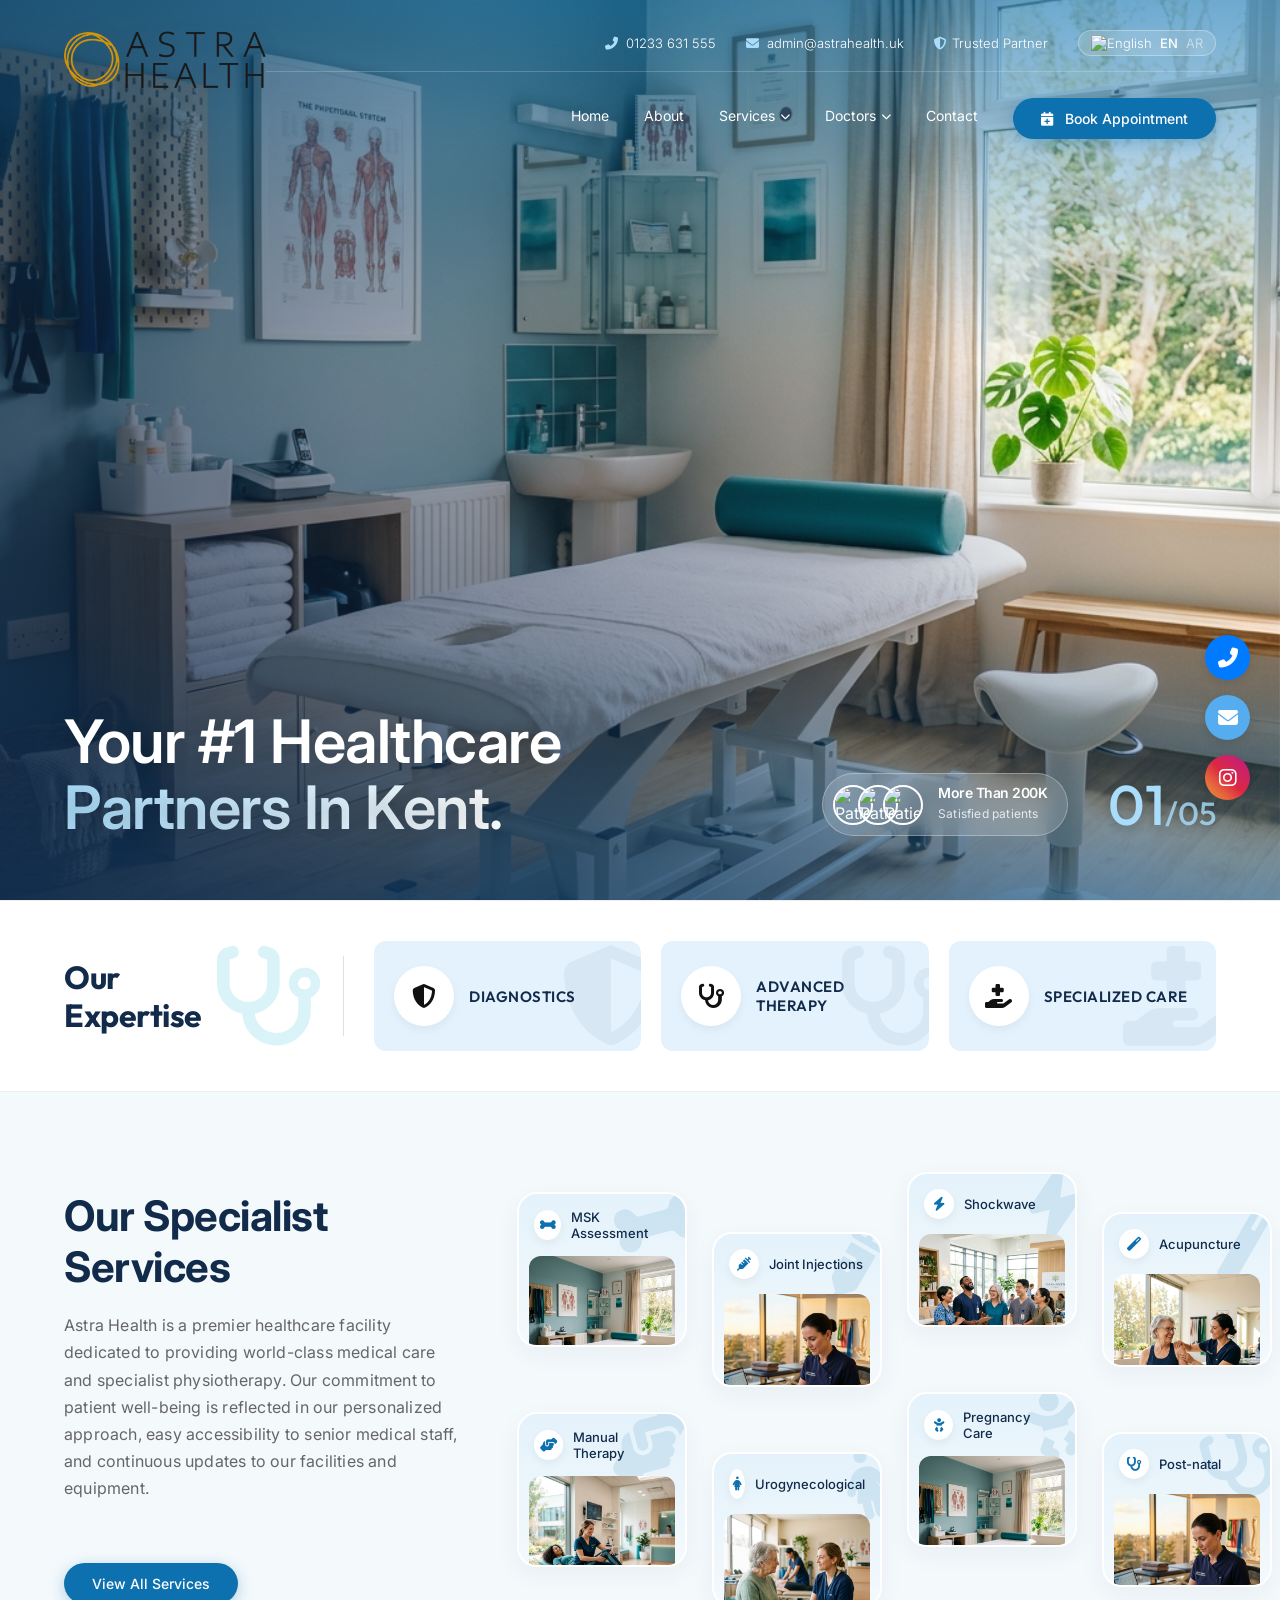
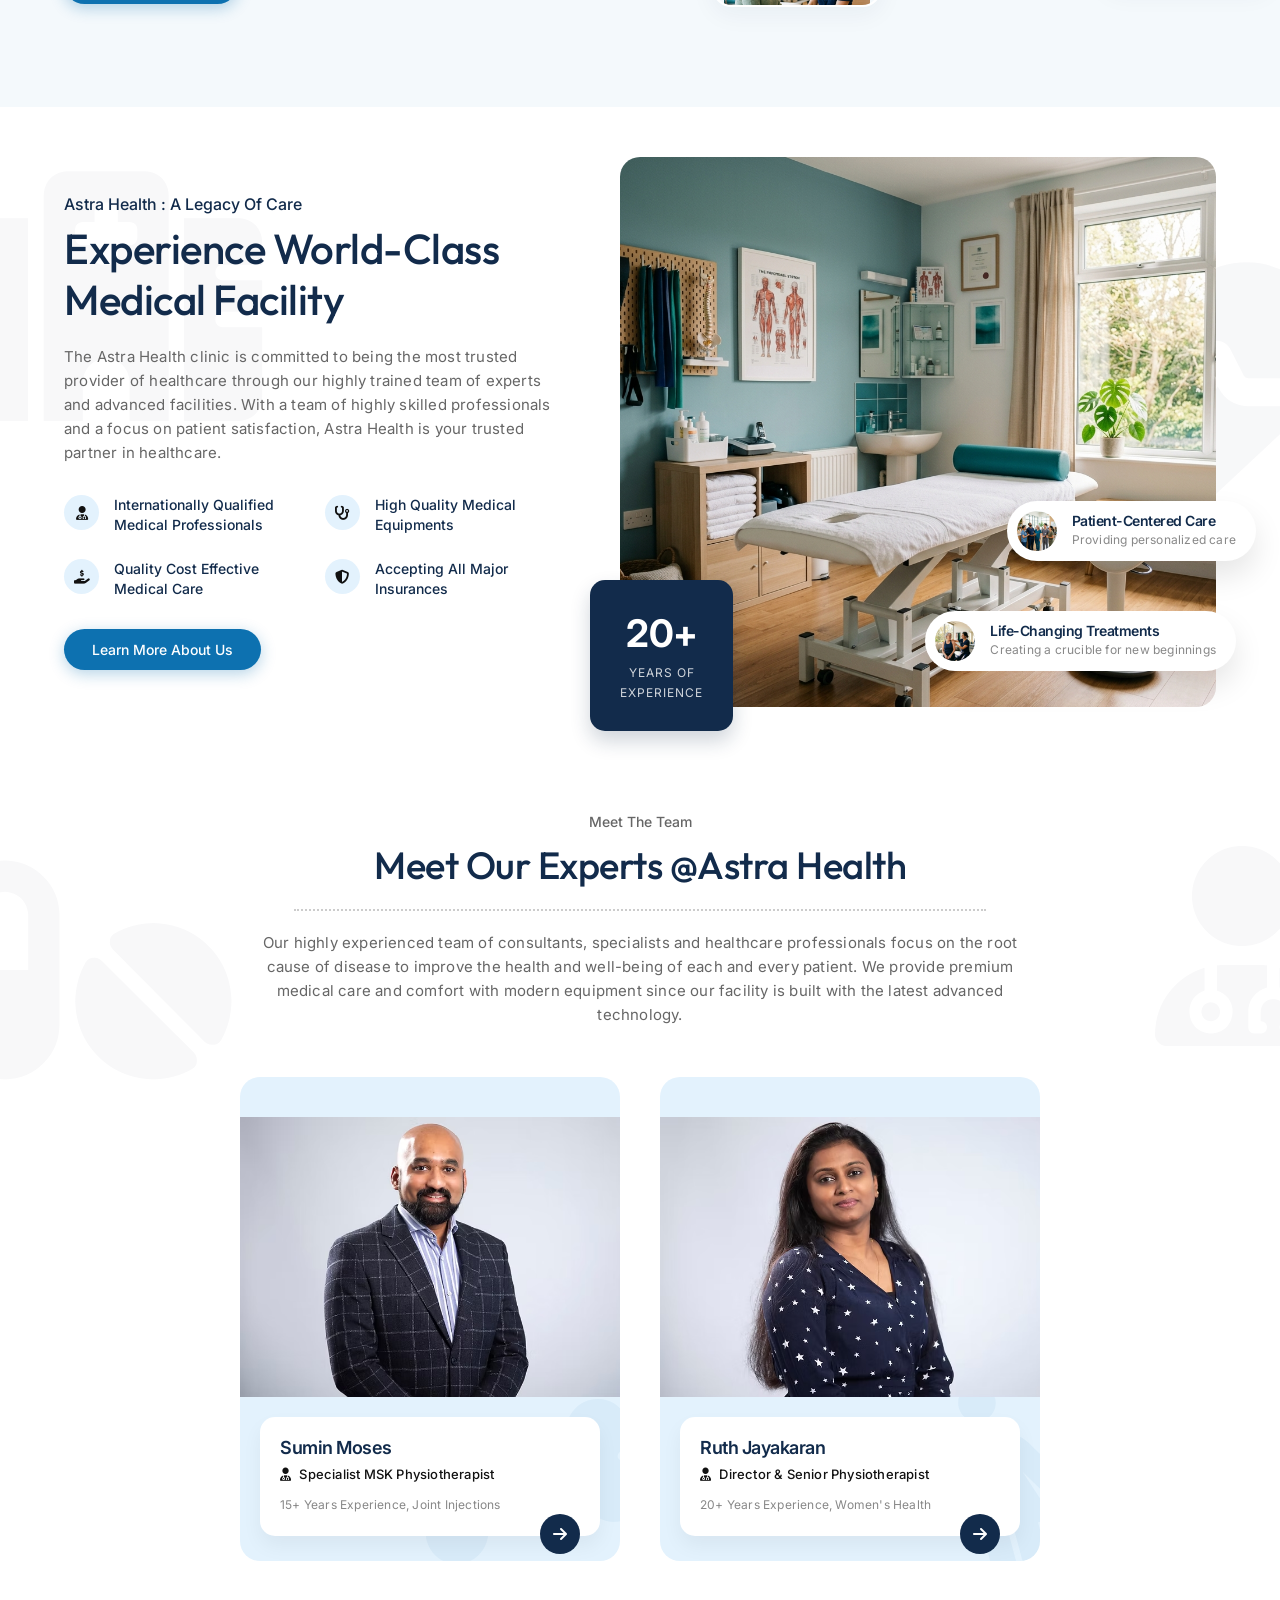
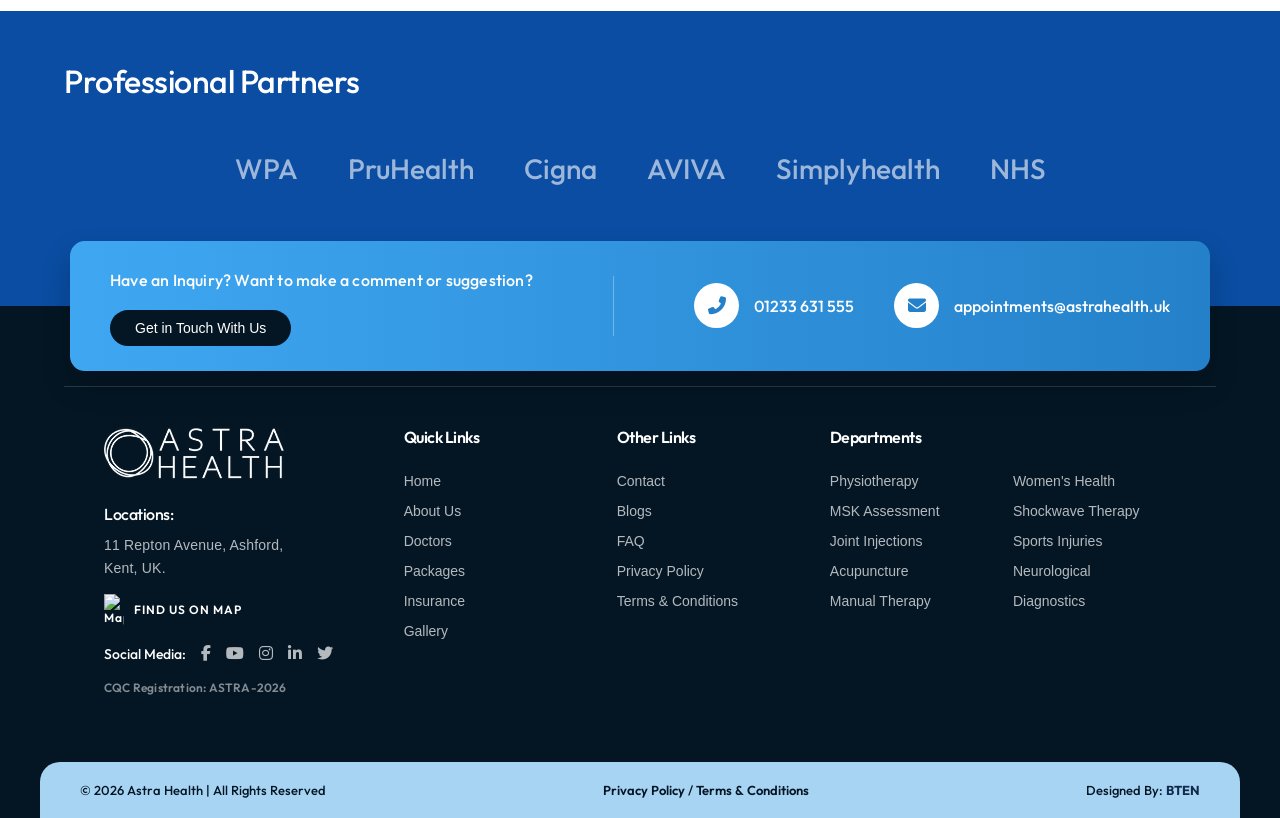
==== commit 419bc0b4: "Use absolute positioning with translateY(-50%) for mathematically perfect 50/50 CTA overlap, added 1" ====
--- a/index.html
+++ b/index.html
@@ -389,7 +389,7 @@
     </section>
 
     <!-- PARTNERS -->
-    <section class="section-padding partners-section" style="background-color:#0A4DA2; padding-bottom:50px;">
+    <section class="section-padding partners-section" style="background-color:#0A4DA2; padding-bottom:120px;">
         <div class="container" style="max-width: 1200px; margin: 0 auto;">
             <h2 class="section-title" style="margin-bottom: 10px; font-size: 32px; color: #fff;">Professional Partners</h2>
             <div class="partners-grid">
--- a/style.css
+++ b/style.css
@@ -1200,16 +1200,20 @@
 .new-footer {
     background: #041624;
     color: #fff;
-    padding-top: 0;
+    padding-top: 80px;
     position: relative;
     font-family: 'Outfit', sans-serif;
-    margin-top: -50px;
+    margin-top: 0;
 }
 
 .footer-cta-container {
-    max-width: 1200px;
-    margin: 0 auto;
-    position: relative;
+    max-width: 1140px;
+    width: 90%;
+    margin: 0;
+    position: absolute;
+    top: 0;
+    left: 50%;
+    transform: translate(-50%, -50%);
     z-index: 10;
     background: linear-gradient(90deg, #3fa7f2, #2481c9);
     border-radius: 15px;
@@ -1218,13 +1222,11 @@
     align-items: center;
     justify-content: space-between;
     box-shadow: 0 15px 30px rgba(0,0,0,0.2);
-    padding-left: 5%;
-    padding-right: 5%;
 }
 
 .footer-divider {
     border-top: 1px solid rgba(255,255,255,0.15);
-    margin: 40px 5% 0;
+    margin: 0 5% 0;
 }
 
 .footer-cta-left {
@@ -1421,7 +1423,7 @@
         flex-direction: column;
         gap: 30px;
         text-align: center;
-        margin: -80px 5% 40px;
+        margin: 0;
     }
     .footer-cta-left .cta-btn {
         align-self: center;
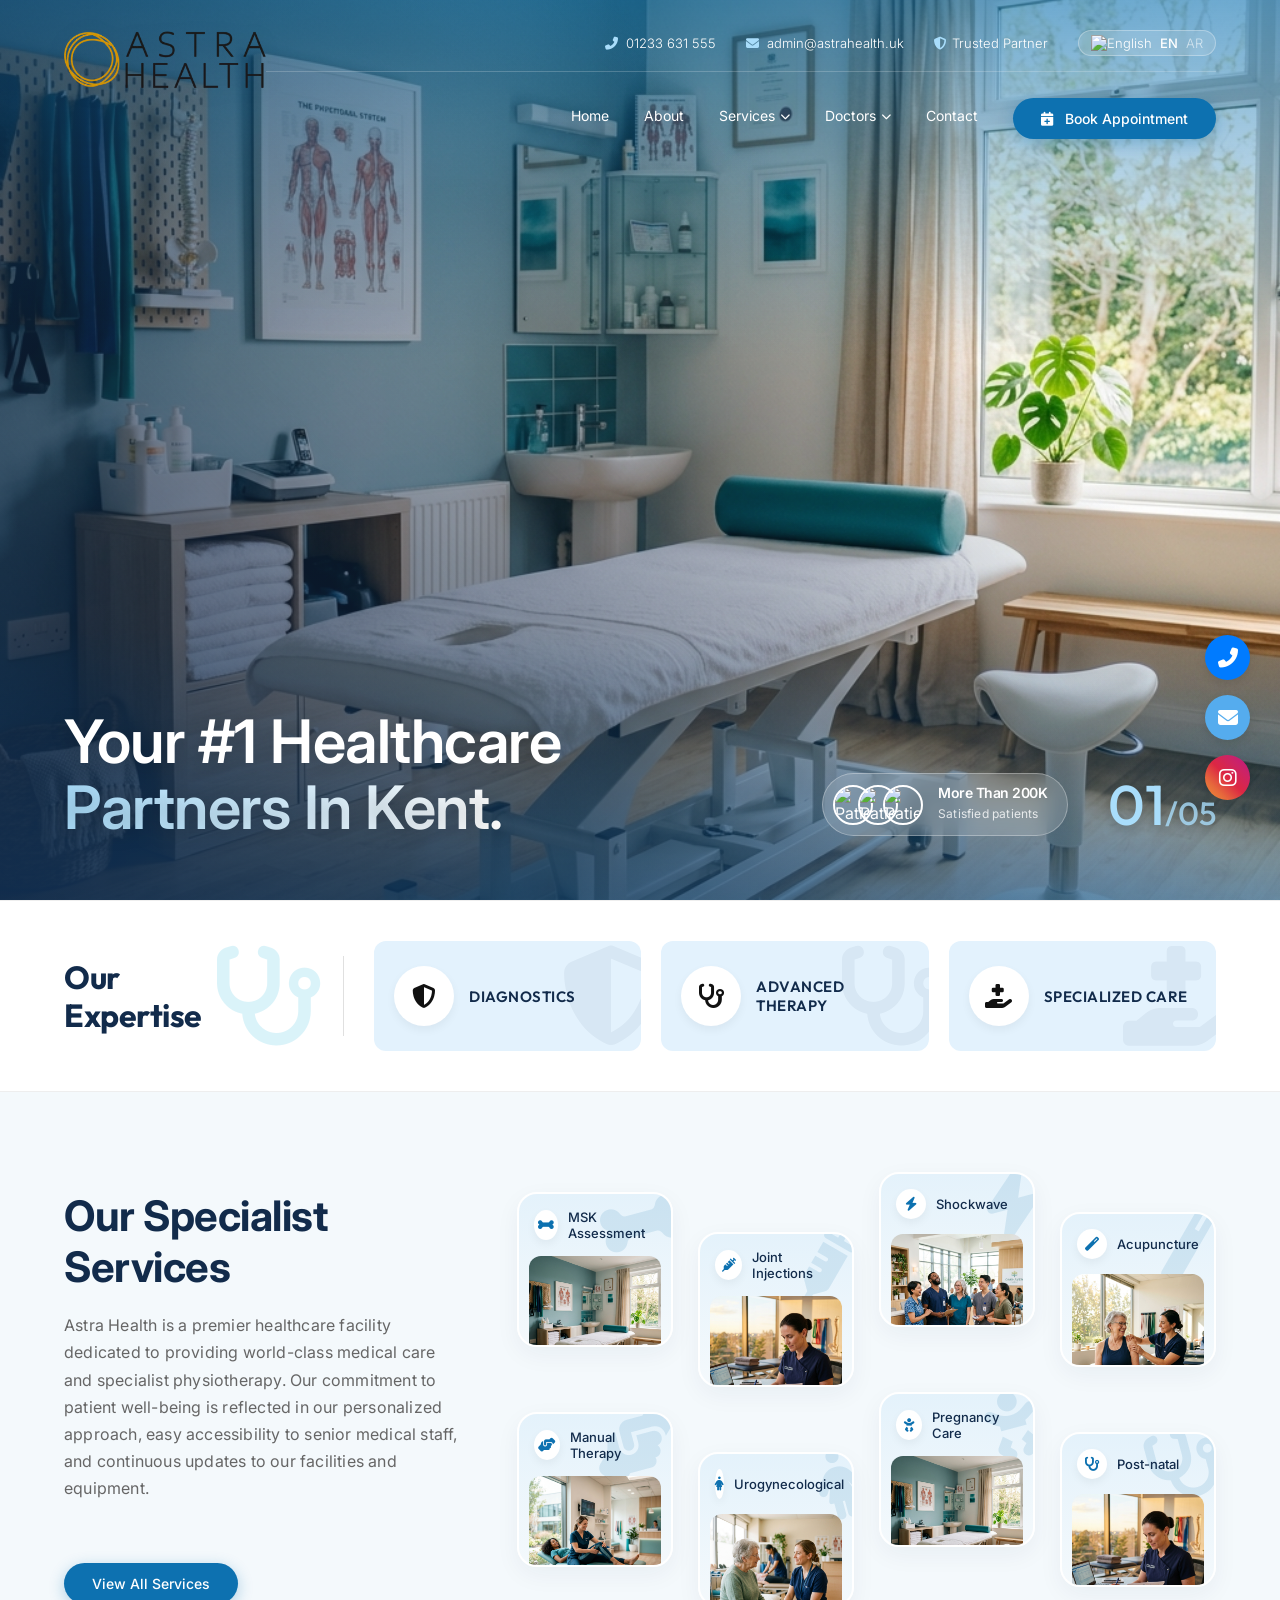
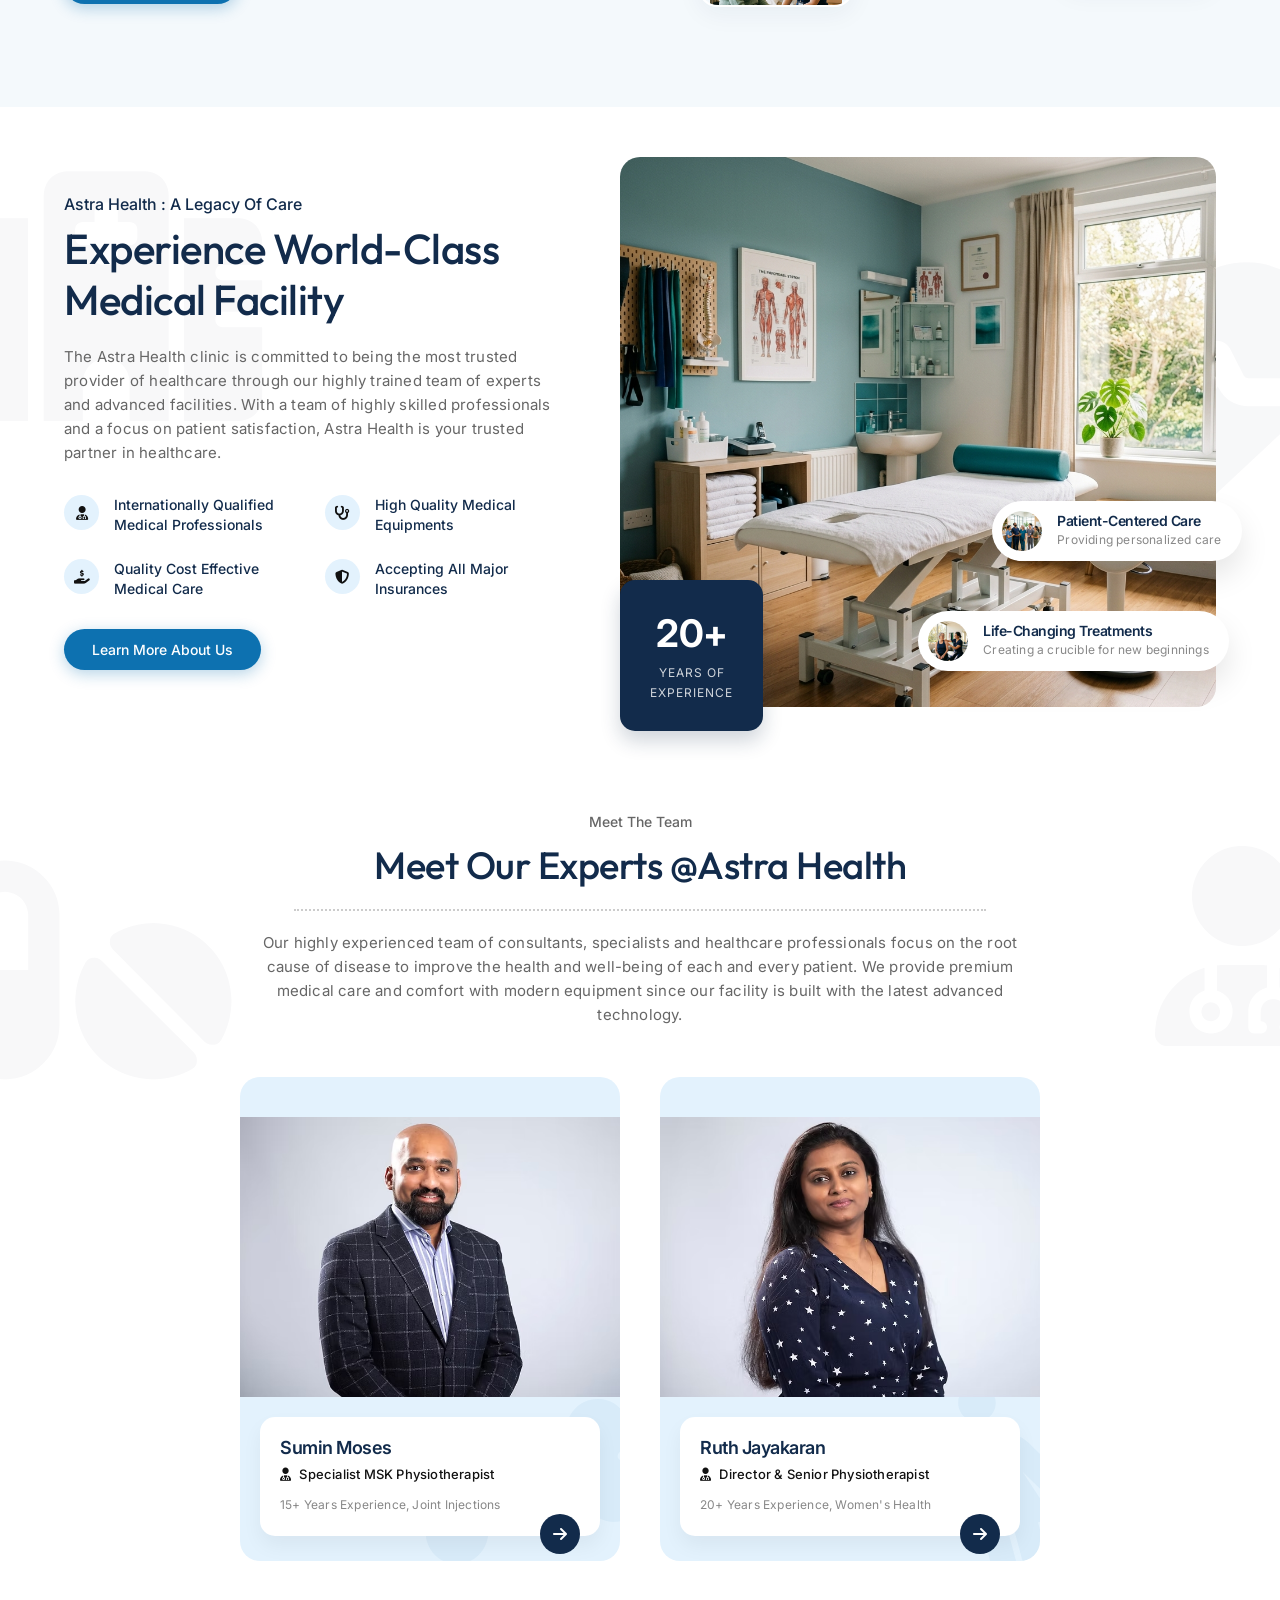
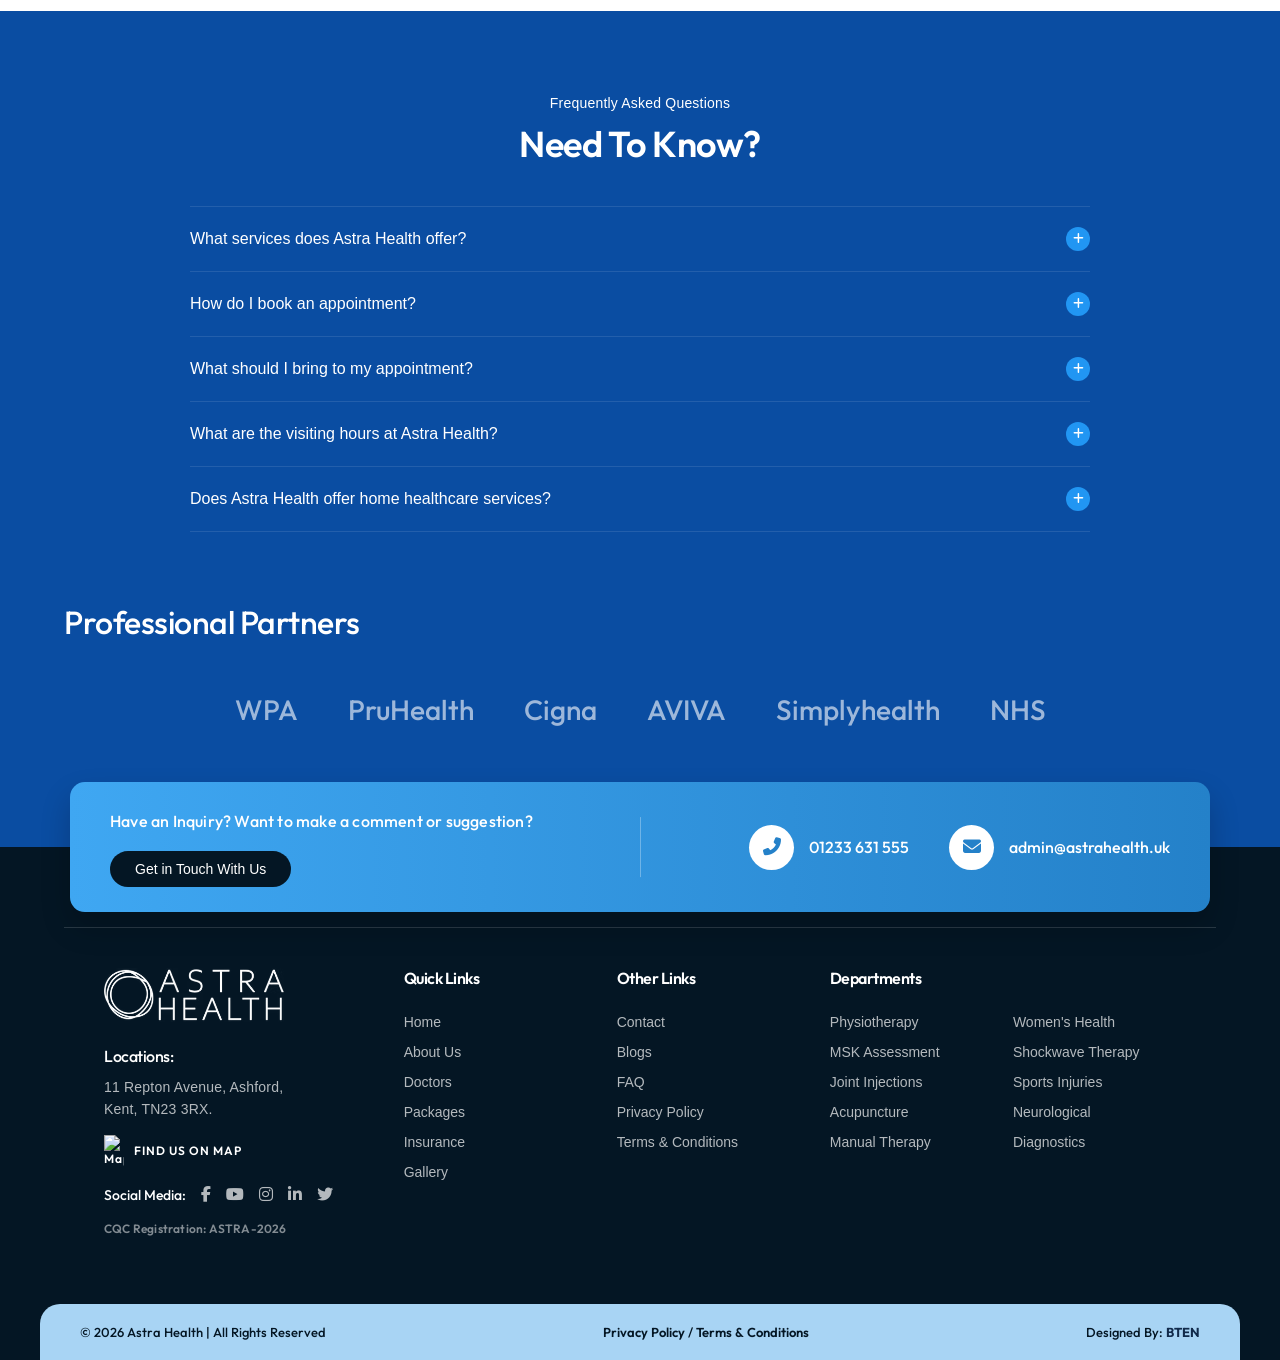
==== commit 9c6ca1aa: "Complete responsive refactoring: mobile-first approach (320px-1441px+), hamburger menu for all pages" ====
--- a/index.html
+++ b/index.html
@@ -5,6 +5,7 @@
     <meta name="viewport" content="width=device-width, initial-scale=1.0">
     <title>Healthcare Clinic in Ashford, Kent – Astra Health</title>
     <link rel="stylesheet" href="style.css">
+    <link rel="stylesheet" href="responsive.css">
     <link rel="stylesheet" href="https://cdnjs.cloudflare.com/ajax/libs/font-awesome/6.4.0/css/all.min.css">
 </head>
 <body>
@@ -23,6 +24,9 @@
                     <img src="content doc/images/logo.avif" alt="Astra Health">
                 </a>
             </div>
+            <!-- Mobile Menu Toggle -->
+            <div class="hamburger-menu" id="mobile-menu-btn" style="display:none;"><i class="fas fa-bars"></i></div>
+
             
             <div class="header-right">
                 <!-- TOP CONTACTS -->
@@ -388,6 +392,53 @@
         </div>
     </section>
 
+    
+
+    <!-- NEW FOOTER DESIGN -->
+    
+    <!-- FAQ SECTION -->
+    <section class="faq-section" style="background-color:#0A4DA2; color: #fff; padding: 80px 0 20px;">
+        <div class="container" style="max-width: 900px; margin: 0 auto;">
+            <div style="text-align: center; margin-bottom: 40px;">
+                <p style="font-size: 14px; font-weight: 300; margin-bottom: 5px;">Frequently Asked Questions</p>
+                <h2 class="section-title" style="font-size: 36px; font-weight: 600; margin: 0; color: #fff;">Need To Know?</h2>
+            </div>
+            
+            <div class="faq-list">
+                <div class="faq-item">
+                    <button class="faq-question">What services does Astra Health offer? <span class="faq-icon"><i class="fas fa-plus"></i></span></button>
+                    <div class="faq-answer">
+                        <p>We offer a comprehensive range of services including Physiotherapy, MSK Assessment, Joint Injections, Acupuncture, Women's Health, and Private GP services.</p>
+                    </div>
+                </div>
+                <div class="faq-item">
+                    <button class="faq-question">How do I book an appointment? <span class="faq-icon"><i class="fas fa-plus"></i></span></button>
+                    <div class="faq-answer">
+                        <p>You can book an appointment online through our website, or by calling our appointment line at 01233 631 555.</p>
+                    </div>
+                </div>
+                <div class="faq-item">
+                    <button class="faq-question">What should I bring to my appointment? <span class="faq-icon"><i class="fas fa-plus"></i></span></button>
+                    <div class="faq-answer">
+                        <p>Please bring any relevant medical records, a list of current medications, and wear comfortable clothing if you are attending a physiotherapy session.</p>
+                    </div>
+                </div>
+                <div class="faq-item">
+                    <button class="faq-question">What are the visiting hours at Astra Health? <span class="faq-icon"><i class="fas fa-plus"></i></span></button>
+                    <div class="faq-answer">
+                        <p>Our clinics are generally open from 8:00 AM to 6:00 PM on weekdays. For specific department timings, please check our services page or contact us.</p>
+                    </div>
+                </div>
+                <div class="faq-item">
+                    <button class="faq-question">Does Astra Health offer home healthcare services? <span class="faq-icon"><i class="fas fa-plus"></i></span></button>
+                    <div class="faq-answer">
+                        <p>Yes, we do offer specialized home visits for patients who are unable to travel. Please contact us directly to arrange a home consultation.</p>
+                    </div>
+                </div>
+            </div>
+        </div>
+    </section>
+
     <!-- PARTNERS -->
     <section class="section-padding partners-section" style="background-color:#0A4DA2; padding-bottom:120px;">
         <div class="container" style="max-width: 1200px; margin: 0 auto;">
@@ -403,8 +454,7 @@
         </div>
     </section>
 
-    <!-- NEW FOOTER DESIGN -->
-    <footer class="new-footer">
+<footer class="new-footer">
         <!-- CTA overlapping the footer boundary -->
         <div class="footer-cta-container">
             <div class="footer-cta-left">
@@ -419,7 +469,7 @@
                 </div>
                 <div class="cta-contact">
                     <div class="cta-icon"><i class="fas fa-envelope"></i></div>
-                    <a href="mailto:appointments@astrahealth.uk">appointments@astrahealth.uk</a>
+                    <a href="mailto:admin@astrahealth.uk">admin@astrahealth.uk</a>
                 </div>
             </div>
         </div>
@@ -433,7 +483,7 @@
             <div class="footer-col-1">
                 <img src="content doc/images/logo.avif" alt="Logo" class="footer-logo">
                 <h4>Locations:</h4>
-                <p>11 Repton Avenue, Ashford,<br>Kent, UK.</p>
+                <p>11 Repton Avenue, Ashford,<br>Kent, TN23 3RX.</p>
                 <a href="https://maps.google.com/?q=11+Repton+Avenue+Ashford+Kent" target="_blank" class="find-on-map"><img src="https://upload.wikimedia.org/wikipedia/commons/thumb/a/aa/Google_Maps_icon_%282020%29.svg/250px-Google_Maps_icon_%282020%29.svg.png" alt="Map"> FIND US ON MAP</a>
                 
                 <div class="social-media-row">
--- a/style.css
+++ b/style.css
@@ -48,6 +48,7 @@
     width: 100%;
     height: 100vh;
     min-height: 600px;
+    max-height: 100vh;
     background: #FFFFFF;
     overflow: hidden;
 }
@@ -248,11 +249,10 @@
 
 .hero-bottom-left h1 {
     font-family: 'Inter', sans-serif;
-    font-size: 60px;
+    font-size: clamp(32px, 5vw, 60px);
     font-weight: 600;
     color: #fff;
     max-width: 100%;
-    white-space: nowrap;
     line-height: 1.1;
     text-shadow: 0 4px 20px rgba(0,0,0,0.2);
     text-transform: capitalize;
@@ -360,7 +360,7 @@
 
 .section-title {
     font-family: 'Outfit', sans-serif;
-    font-size: 48px;
+    font-size: clamp(28px, 4vw, 48px);
     color: var(--primary);
     font-weight: 500;
     margin-bottom: 20px;
@@ -579,9 +579,9 @@
 .floating-badge-square {
     position: absolute;
     bottom: -20px;
-    left: -30px;
+    left: max(-30px, 0px);
     background: var(--primary-dark);
-    padding: 30px;
+    padding: clamp(15px, 3vw, 30px);
     border-radius: 15px;
     text-align: center;
     box-shadow: 0 10px 20px rgba(18, 43, 75, 0.2);
@@ -609,11 +609,11 @@
 }
 .pill-1 {
     bottom: 150px;
-    right: -40px;
+    right: clamp(-40px, -2vw, -10px);
 }
 .pill-2 {
     bottom: 40px;
-    right: -20px;
+    right: clamp(-20px, -1vw, -5px);
 }
 .pill-icon {
     width: 40px;
@@ -898,6 +898,7 @@
     grid-template-columns: repeat(3, 1fr);
     gap: 20px;
     width: 750px;
+    max-width: 80vw;
 }
 .mega-srv-item {
     display: flex;
@@ -953,7 +954,7 @@
 .coe-container {
     display: flex;
     align-items: center;
-    gap: 50px;
+    gap: clamp(20px, 4vw, 50px);
     max-width: 1300px !important;
     padding: 0 5%;
 }
@@ -1001,10 +1002,10 @@
 }
 .coe-grid {
     display: grid;
-    grid-template-columns: repeat(4, 170px);
+    grid-template-columns: repeat(4, 1fr);
     gap: 25px;
     align-items: start;
-    width: max-content;
+    max-width: 750px;
 }
 .coe-card {
     background: linear-gradient(180deg, #e4f2fb 0%, #f4f9fc 100%);
@@ -1456,3 +1457,54 @@
     }
 }
 
+
+
+/* FAQ SECTION */
+.faq-section {
+    font-family: 'Poppins', sans-serif;
+}
+.faq-list {
+    border-top: 1px solid rgba(255,255,255,0.1);
+}
+.faq-item {
+    border-bottom: 1px solid rgba(255,255,255,0.1);
+}
+.faq-question {
+    width: 100%;
+    text-align: left;
+    background: none;
+    border: none;
+    color: #fff;
+    font-size: 16px;
+    font-weight: 500;
+    padding: 20px 0;
+    display: flex;
+    justify-content: space-between;
+    align-items: center;
+    cursor: pointer;
+    font-family: inherit;
+}
+.faq-icon {
+    background-color: #2196f3;
+    color: #fff;
+    width: 24px;
+    height: 24px;
+    border-radius: 50%;
+    display: inline-flex;
+    justify-content: center;
+    align-items: center;
+    font-size: 12px;
+    transition: transform 0.3s ease;
+}
+.faq-answer {
+    max-height: 0;
+    overflow: hidden;
+    transition: max-height 0.3s ease;
+}
+.faq-answer p {
+    color: #A9DDFB;
+    padding-bottom: 20px;
+    margin: 0;
+    font-size: 14px;
+    font-weight: 300;
+}
--- a/responsive.css
+++ b/responsive.css
@@ -0,0 +1,1393 @@
+/* =========================================
+   RESPONSIVE STYLES — MOBILE-FIRST
+   Breakpoints:
+   Small Mobile : 320px – 479px
+   Large Mobile : 480px – 767px
+   Tablet       : 768px – 1024px
+   Laptop       : 1025px – 1440px
+   Desktop      : 1441px+
+   ========================================= */
+
+/* ---- BASE RESET ---- */
+img, video, svg, iframe {
+    max-width: 100%;
+    height: auto;
+}
+table {
+    overflow-x: auto;
+    display: block;
+    max-width: 100%;
+}
+
+/* ---- Hamburger - always hidden on desktop, shown on <1025px ---- */
+.hamburger-menu {
+    display: none;
+}
+
+/* =========================================
+   < 1025px : TABLET & MOBILE
+   ========================================= */
+@media (max-width: 1024px) {
+    /* ---- Hamburger visible ---- */
+    .hamburger-menu {
+        display: flex !important;
+        align-items: center;
+        justify-content: center;
+        font-size: 24px;
+        color: var(--primary-dark, #122B4B);
+        cursor: pointer;
+        z-index: 1001;
+        width: 40px;
+        height: 40px;
+        background: rgba(255,255,255,0.15);
+        border-radius: 8px;
+        backdrop-filter: blur(4px);
+        border: 1px solid rgba(255,255,255,0.2);
+        transition: 0.3s;
+    }
+    .hamburger-menu i {
+        pointer-events: none;
+    }
+    .header-scrolled .hamburger-menu {
+        background: rgba(255,255,255,0.1);
+        color: #fff;
+    }
+
+    /* ---- Header fixes ---- */
+    .main-header {
+        padding: 12px 4% !important;
+        align-items: center;
+        background: rgba(18, 43, 75, 0.9);
+        backdrop-filter: blur(12px);
+    }
+    .main-header.header-scrolled {
+        padding: 8px 4% !important;
+        background: rgba(18, 43, 75, 0.95) !important;
+    }
+    .header-logo img {
+        height: 40px !important;
+    }
+    .header-scrolled .header-logo img {
+        height: 34px !important;
+    }
+
+    /* ---- Top contacts hidden ---- */
+    .top-contacts {
+        display: none !important;
+    }
+
+    /* ---- Header-right reset for mobile ---- */
+    .header-right {
+        position: static;
+        width: auto;
+        height: auto;
+        overflow: visible;
+        flex-direction: row;
+        align-items: center;
+        gap: 10px;
+    }
+
+    /* ---- Slide-in nav ---- */
+    .main-nav-links {
+        position: fixed;
+        top: 0;
+        right: -100%;
+        width: min(320px, 80vw);
+        height: 100vh;
+        height: 100dvh;
+        background: rgba(18, 43, 75, 0.98);
+        backdrop-filter: blur(20px);
+        flex-direction: column;
+        align-items: stretch;
+        justify-content: flex-start;
+        padding: 80px 24px 30px;
+        box-shadow: -10px 0 40px rgba(0,0,0,0.3);
+        transition: right 0.35s cubic-bezier(0.2, 0.8, 0.2, 1);
+        z-index: 1000;
+        overflow-y: auto;
+        gap: 4px;
+    }
+    .main-nav-links.active {
+        right: 0;
+    }
+
+    .main-nav-links a.nav-link,
+    .main-nav-links .nav-link {
+        color: rgba(255,255,255,0.9) !important;
+        font-size: 15px;
+        padding: 12px 16px;
+        border-bottom: 1px solid rgba(255,255,255,0.06);
+        display: block;
+        white-space: normal;
+        width: 100%;
+        border-radius: 8px;
+        transition: background 0.2s;
+    }
+    .main-nav-links a.nav-link:hover {
+        background: rgba(255,255,255,0.06);
+    }
+
+    .main-nav-links .btn-appointment {
+        width: 100%;
+        margin: 12px 0 0;
+        text-align: center;
+        padding: 14px 20px;
+        font-size: 15px;
+        border-radius: 30px;
+    }
+
+    .nav-item-mega {
+        width: 100%;
+        padding: 0;
+    }
+    .nav-item-mega > a {
+        padding: 12px 16px;
+        display: flex;
+        align-items: center;
+        justify-content: space-between;
+    }
+    .nav-item-mega > a i {
+        transition: transform 0.3s;
+    }
+    .nav-item-mega.open > a i {
+        transform: rotate(180deg);
+    }
+
+    .mega-menu {
+        position: static;
+        width: 100%;
+        max-width: 100%;
+        box-shadow: none;
+        opacity: 1;
+        visibility: visible;
+        transform: none;
+        display: none;
+        background: rgba(255,255,255,0.05);
+        border: none;
+        border-radius: 12px;
+        padding: 12px;
+        margin-top: 4px;
+    }
+    .nav-item-mega.open .mega-menu {
+        display: block;
+    }
+
+    .mega-srv-grid {
+        grid-template-columns: 1fr;
+        width: 100%;
+        max-width: 100%;
+        gap: 8px;
+    }
+    .mega-srv-item {
+        padding: 10px 12px;
+    }
+    .mega-srv-item img {
+        width: 36px;
+        height: 36px;
+    }
+    .mega-srv-item span {
+        font-size: 14px;
+    }
+
+    .mega-menu .mega-doc-card {
+        width: 100%;
+        margin-bottom: 10px;
+    }
+    .mega-menu .mega-doc-card img {
+        height: 120px;
+    }
+    .mega-menu > div:last-child {
+        flex-direction: column;
+        padding: 10px 0 !important;
+    }
+
+    /* ---- Hero ---- */
+    .hero-section {
+        min-height: 100vh;
+        min-height: 100dvh;
+        height: auto;
+    }
+    .hero-bottom-left {
+        bottom: 100px;
+        left: 4%;
+        right: 4%;
+    }
+    .hero-bottom-left h1 {
+        font-size: clamp(26px, 7vw, 42px) !important;
+    }
+    .hero-bottom-left h2 {
+        font-size: clamp(14px, 3vw, 20px) !important;
+    }
+    .hero-bottom-right {
+        bottom: 20px;
+        right: 4%;
+        left: 4%;
+        flex-direction: row;
+        justify-content: space-between;
+        align-items: center;
+        gap: 15px;
+    }
+    .patient-card {
+        padding: 8px 14px 8px 8px;
+    }
+    .patient-avatars img {
+        width: 32px;
+        height: 32px;
+        margin-left: -10px;
+    }
+    .hero-pagination {
+        font-size: clamp(28px, 6vw, 40px);
+    }
+    .hero-pagination span {
+        font-size: clamp(16px, 3vw, 24px);
+    }
+
+    /* ---- Floating socials ---- */
+    .floating-socials {
+        right: 12px;
+        bottom: 80px;
+        gap: 10px;
+    }
+    .floating-socials a {
+        width: 38px;
+        height: 38px;
+        font-size: 16px;
+    }
+
+    /* ---- "Our Expertise" row ---- */
+    .services-row {
+        flex-direction: column;
+        align-items: stretch;
+        gap: 20px;
+    }
+    .services-header-box {
+        flex: none;
+        padding-right: 0;
+        justify-content: center;
+        text-align: center;
+    }
+    .services-header-box h2 {
+        font-size: clamp(22px, 5vw, 32px);
+    }
+    .sh-divider {
+        display: none;
+    }
+    .stethoscope-bg {
+        display: none;
+    }
+    .services-cards-wrapper {
+        flex-direction: column;
+        width: 100%;
+        gap: 12px;
+    }
+    .s-card {
+        width: 100%;
+        padding: 18px 16px;
+    }
+
+    /* ---- Specialist Services (COE) ---- */
+    .coe-container {
+        flex-direction: column;
+        gap: 20px;
+    }
+    .coe-text-box {
+        flex: none;
+        width: 100%;
+    }
+    .coe-title {
+        font-size: clamp(24px, 5vw, 36px) !important;
+    }
+    .coe-desc {
+        font-size: 14px !important;
+    }
+    .coe-grid-wrapper {
+        width: 100%;
+        overflow-x: auto;
+        padding: 20px 0 30px;
+        -webkit-overflow-scrolling: touch;
+    }
+    .coe-grid {
+        grid-template-columns: repeat(2, 1fr);
+        gap: 15px;
+        width: 100%;
+        max-width: 100%;
+        min-width: auto;
+    }
+    .coe-card {
+        height: auto;
+        min-height: 140px;
+    }
+    .coe-card:nth-child(4n+1),
+    .coe-card:nth-child(4n+2),
+    .coe-card:nth-child(4n+3),
+    .coe-card:nth-child(4n+4) {
+        margin-top: 0;
+    }
+    .coe-card-top {
+        font-size: 12px;
+        padding: 4px 4px 10px;
+    }
+    .coe-card img {
+        height: 80px;
+    }
+    .coe-card-top i {
+        width: 24px;
+        height: 24px;
+        font-size: 11px;
+    }
+
+    /* ---- Philosophy ---- */
+    .philosophy-grid {
+        grid-template-columns: 1fr;
+        gap: 30px;
+    }
+    .philosophy-content {
+        order: 1;
+    }
+    .philosophy-content .section-title {
+        font-size: clamp(24px, 5vw, 36px) !important;
+    }
+    .philosophy-image-container {
+        order: 0;
+    }
+    .philosophy-img-main {
+        height: 300px !important;
+    }
+    .philosophy-bullets {
+        grid-template-columns: 1fr;
+        gap: 16px;
+    }
+    .floating-badge-square {
+        left: 10px !important;
+        bottom: -15px;
+        padding: 15px 20px;
+    }
+    .floating-badge-square h3 {
+        font-size: 28px !important;
+    }
+    .floating-badge-square span {
+        font-size: 10px !important;
+    }
+    .floating-badge-pill {
+        position: relative !important;
+        bottom: auto !important;
+        right: auto !important;
+        left: auto !important;
+        width: auto;
+        max-width: none;
+        margin-top: 10px;
+    }
+    .pill-1, .pill-2 {
+        position: relative !important;
+        bottom: auto !important;
+        right: auto !important;
+        left: auto !important;
+        margin-top: 10px;
+    }
+
+    /* ---- Team ---- */
+    .team-cards-row {
+        grid-template-columns: 1fr !important;
+        gap: 25px;
+    }
+    .expert-card {
+        max-width: 400px;
+        margin: 0 auto;
+        width: 100%;
+    }
+    .expert-img-wrapper {
+        height: 220px;
+    }
+
+    /* ---- FAQ ---- */
+    .faq-section .section-title {
+        font-size: clamp(24px, 5vw, 32px) !important;
+    }
+    .faq-question {
+        font-size: 14px;
+        padding: 16px 0;
+    }
+    .faq-answer p {
+        font-size: 13px;
+    }
+
+    /* ---- Partners ---- */
+    .partners-grid {
+        gap: 25px;
+    }
+    .partner-logo {
+        font-size: clamp(18px, 3vw, 24px);
+    }
+
+    /* ==== FOOTER SYSTEM ==== */
+
+    /* New Footer (index.html) */
+    .footer-cta-container {
+        flex-direction: column;
+        gap: 20px;
+        text-align: center;
+        padding: 20px;
+        width: 92%;
+        position: relative;
+        top: auto;
+        left: auto;
+        transform: none;
+        margin: 0 auto 30px;
+    }
+    .footer-cta-left {
+        align-items: center;
+    }
+    .footer-cta-left .cta-btn {
+        align-self: center;
+    }
+    .footer-cta-divider {
+        width: 80%;
+        height: 1px;
+        margin: 0 auto;
+    }
+    .footer-cta-right {
+        flex-direction: column;
+        gap: 16px;
+    }
+    .cta-contact a {
+        font-size: 14px;
+    }
+
+    .footer-main-grid {
+        grid-template-columns: 1fr;
+        gap: 30px;
+        padding: 30px 5% 40px;
+    }
+    .footer-main-grid > div {
+        text-align: center;
+    }
+    .footer-main-grid .footer-logo {
+        margin: 0 auto 20px;
+    }
+    .footer-main-grid .col-title {
+        text-align: center;
+    }
+    .footer-main-grid .footer-list {
+        padding: 0;
+        display: flex;
+        flex-direction: column;
+        align-items: center;
+    }
+    .footer-main-grid .footer-list li {
+        text-align: center;
+    }
+    .footer-main-grid .footer-list li a {
+        padding-left: 0;
+    }
+    .footer-main-grid .footer-list li a:hover {
+        padding-left: 0;
+    }
+    .social-media-row {
+        justify-content: center;
+        flex-wrap: wrap;
+    }
+    .find-on-map {
+        justify-content: center;
+    }
+    .departments-grid {
+        grid-template-columns: 1fr;
+    }
+    .departments-grid ul.footer-list {
+        align-items: center;
+    }
+    .footer-bottom-bar {
+        flex-direction: column;
+        gap: 12px;
+        text-align: center;
+        padding: 16px 20px;
+        border-radius: 0;
+        align-items: center;
+    }
+    .footer-bottom-bar .bottom-left,
+    .footer-bottom-bar .bottom-center,
+    .footer-bottom-bar .bottom-right {
+        text-align: center;
+    }
+
+    /* Main Footer (about, services, team, contact) */
+    .footer-top {
+        grid-template-columns: 1fr;
+        gap: 30px;
+        text-align: center;
+    }
+    .ft-logo img {
+        margin: 0 auto 20px;
+    }
+
+}
+
+/* =========================================
+   < 768px : MOBILE ONLY
+   ========================================= */
+@media (max-width: 767px) {
+    .section-padding {
+        padding: 40px 4%;
+    }
+    .coe-section {
+        padding: 40px 0;
+    }
+
+/* Hero mobile overrides */
+    .hero-bottom-right {
+        bottom: 16px;
+    }
+    .patient-card {
+        display: none;
+    }
+    .hero-bottom-left h1 {
+        font-size: clamp(22px, 8vw, 32px) !important;
+    }
+    .hero-bottom-left h2 {
+        font-size: clamp(12px, 3.5vw, 16px) !important;
+    }
+
+    /* Inner page hero */
+    .hero-section[style*="height: 400px"],
+    .hero-section[style*="padding-top: 150px"] {
+        height: 250px !important;
+        min-height: 250px !important;
+        padding-top: 70px !important;
+    }
+    .hero-section[style*="height: 400px"] .hero-content h1 {
+        font-size: clamp(22px, 7vw, 30px) !important;
+    }
+    .hero-section[style*="height: 400px"] .hero-content p {
+        font-size: 14px !important;
+    }
+
+    /* Services grid */
+    .coe-grid {
+        grid-template-columns: repeat(2, 1fr);
+        gap: 10px;
+    }
+    .coe-card {
+        min-height: 120px;
+    }
+    .coe-card img {
+        height: 60px;
+    }
+
+    /* Philosophy image */
+    .philosophy-img-main {
+        height: 220px !important;
+    }
+
+    /* Team */
+    .expert-img-wrapper {
+        height: 180px;
+    }
+    .expert-name {
+        font-size: 16px;
+    }
+
+    /* Partners */
+    .partners-grid {
+        gap: 20px;
+    }
+    .partner-logo {
+        font-size: 16px;
+    }
+    .partners-section {
+        padding-bottom: 60px !important;
+    }
+    .faq-section {
+        padding: 40px 4% 10px !important;
+    }
+
+    /* Floating socials hidden on very small */
+    .floating-socials {
+        display: none;
+    }
+    /* Section watermarks hidden on mobile */
+    .section-watermark {
+        display: none;
+    }
+
+    /* Service details page */
+    .main-layout {
+        flex-direction: column;
+        padding: 40px 0 !important;
+    }
+    .main-content {
+        width: 100%;
+    }
+    .sidebar {
+        width: 100%;
+        position: static !important;
+        margin-top: 30px;
+    }
+    .page-banner h1 {
+        font-size: 1.8rem !important;
+    }
+    .service-details-content ul[style*="grid-template-columns: 1fr 1fr"] {
+        grid-template-columns: 1fr !important;
+    }
+    .service-details-content > div[style*="padding: 40px"] {
+        padding: 24px !important;
+    }
+
+    /* Appointment section */
+    .appointment-section .contact-grid {
+        grid-template-columns: 1fr !important;
+        gap: 30px;
+    }
+    .appointment-section .contact-form form {
+        grid-template-columns: 1fr !important;
+    }
+    .appointment-section .contact-form form div[style*="grid-column: span 2"] {
+        grid-column: span 1 !important;
+    }
+    .appointment-section h2 {
+        font-size: clamp(24px, 6vw, 32px) !important;
+    }
+
+    /* Privacy / Terms */
+    section > .container > div[style*="padding: 50px"] {
+        padding: 24px !important;
+    }
+    section > .container > div[style*="padding: 50px"] h2 {
+        font-size: 1.2rem !important;
+    }
+
+    /* 404 */
+    .error-content h1 {
+        font-size: 3rem !important;
+    }
+    .error-content h2 {
+        font-size: 1.2rem !important;
+    }
+    .error-content {
+        padding: 40px 16px 30px !important;
+    }
+
+    /* Footer new */
+    .new-footer {
+        padding-top: 0;
+        margin-top: 0;
+    }
+    .new-footer .footer-cta-container {
+        position: relative;
+        top: auto;
+        left: auto;
+        transform: none;
+        margin-bottom: 20px;
+        width: 92%;
+    }
+    .new-footer .footer-divider {
+        margin: 0 4%;
+    }
+    .footer-cta-container {
+        padding: 16px;
+    }
+    .footer-main-grid {
+        padding: 20px 4% 30px;
+    }
+
+    /* Simple footer (service-details, privacy, terms, 404) */
+    footer .footer-bottom .container {
+        flex-direction: column !important;
+        justify-content: center !important;
+        align-items: center !important;
+        text-align: center;
+        gap: 8px;
+    }
+
+    /* Main footer consistent centering */
+    .footer-links ul {
+        padding: 0;
+        display: flex;
+        flex-direction: column;
+        align-items: center;
+    }
+    .footer-links ul li {
+        text-align: center;
+    }
+    .footer-links ul li i {
+        display: inline-block;
+        width: auto !important;
+    }
+
+    /* Services page cards */
+    .s-card[style*="min-width: 300px"] {
+        flex: 1 1 100% !important;
+        min-width: 0 !important;
+        max-width: 100%;
+    }
+    .services-row[style*="flex-wrap: wrap"] {
+        gap: 15px !important;
+    }
+}
+
+/* =========================================
+   768px – 1024px : TABLET
+   ========================================= */
+@media (min-width: 768px) and (max-width: 1024px) {
+    .coe-grid {
+        grid-template-columns: repeat(3, 1fr);
+    }
+    .philosophy-bullets {
+        grid-template-columns: 1fr 1fr;
+    }
+    .footer-main-grid {
+        grid-template-columns: 1fr 1fr;
+    }
+    .footer-top {
+        grid-template-columns: repeat(2, 1fr);
+    }
+    .team-cards-row {
+        grid-template-columns: repeat(2, 1fr) !important;
+    }
+    .partners-grid {
+        grid-template-columns: repeat(3, 1fr);
+    }
+}
+
+/* =========================================
+   1025px+ : LAPTOP & DESKTOP
+   ========================================= */
+@media (min-width: 1025px) {
+    .hamburger-menu {
+        display: none !important;
+    }
+    .header-right {
+        display: flex;
+        flex-direction: column;
+        align-items: flex-end;
+        width: 100%;
+    }
+    .top-contacts {
+        display: flex !important;
+    }
+    .main-nav-links {
+        display: flex !important;
+        position: static;
+        width: auto;
+        height: auto;
+        background: none;
+        backdrop-filter: none;
+        padding: 0;
+        box-shadow: none;
+        flex-direction: row;
+        align-items: center;
+        gap: 35px;
+        overflow-y: visible;
+    }
+    .main-nav-links a.nav-link {
+        color: #fff !important;
+        padding-bottom: 5px;
+        border-bottom: none;
+        width: auto;
+    }
+    .main-nav-links .btn-appointment {
+        width: auto;
+    }
+    .mega-menu {
+        display: block;
+    }
+    .nav-item-mega {
+        padding: 20px 0;
+    }
+    .nav-item-mega .mega-menu {
+        display: block;
+        position: absolute;
+    }
+
+    /* Nav-bar desktop */
+    .nav-bar {
+        background: #fff;
+        padding: 0;
+        box-shadow: 0 2px 20px rgba(0,0,0,0.05);
+    }
+    .nav-bar .container {
+        display: flex;
+        align-items: center;
+        justify-content: space-between;
+        gap: 30px;
+        max-width: 1200px;
+        margin: 0 auto;
+        padding: 0 5%;
+    }
+    .nav-bar .logo img {
+        height: 50px;
+    }
+    .nav-bar .nav-inner {
+        display: flex !important;
+        align-items: center;
+        gap: 30px;
+        position: static;
+        width: auto;
+        height: auto;
+        background: none;
+        backdrop-filter: none;
+        padding: 0;
+        box-shadow: none;
+        flex-direction: row;
+    }
+    .nav-bar .nav-links {
+        display: flex !important;
+        flex-direction: row;
+        gap: 25px;
+        list-style: none;
+    }
+    .nav-bar .nav-links li a {
+        color: #333;
+        font-size: 14px;
+        font-weight: 500;
+        padding: 0;
+        border: none;
+        display: inline;
+    }
+    .nav-bar .mobile-btn {
+        display: none !important;
+    }
+    .nav-bar .nav-cta {
+        display: none !important;
+    }
+
+    /* Partners */
+    .partners-grid {
+        gap: 50px;
+    }
+
+    /* Layout main */
+    .main-layout {
+        display: flex;
+        gap: 40px;
+    }
+    .main-content {
+        flex: 1;
+    }
+    .sidebar {
+        width: 320px;
+        flex-shrink: 0;
+    }
+
+    /* Appointment section grid */
+    .appointment-section .contact-grid {
+        display: grid;
+        grid-template-columns: 1fr 1fr;
+        gap: 40px;
+        align-items: start;
+    }
+    .appointment-section .contact-form form {
+        display: grid;
+        grid-template-columns: 1fr 1fr;
+        gap: 15px;
+    }
+    .appointment-section .contact-form form div[style*="grid-column: span 2"] {
+        grid-column: span 2;
+    }
+}
+
+/* =========================================
+   1441px+ : LARGE DESKTOP
+   ========================================= */
+@media (min-width: 1441px) {
+    .main-header, .header {
+        padding: 30px 8%;
+    }
+    .header-scrolled {
+        padding: 15px 8% !important;
+    }
+    .section-padding {
+        padding: 80px 8%;
+    }
+    .coe-container {
+        max-width: 1400px !important;
+        margin: 0 auto;
+    }
+    .partners-section .container,
+    .philosophy-grid,
+    .team-section-new .container,
+    .faq-section .container {
+        max-width: 1300px !important;
+    }
+    .new-footer .footer-main-grid {
+        max-width: 1300px;
+    }
+}
+
+/* ---- Top Bar (service-details) ---- */
+.top-bar {
+    background: var(--primary-dark, #122B4B);
+    color: #fff;
+    padding: 8px 0;
+    font-size: 13px;
+}
+.top-bar .container {
+    display: flex;
+    justify-content: space-between;
+    align-items: center;
+    max-width: 1200px;
+    margin: 0 auto;
+    padding: 0 5%;
+}
+.tb-left, .tb-right {
+    display: flex;
+    align-items: center;
+    gap: 20px;
+}
+.tb-item {
+    display: flex;
+    align-items: center;
+    gap: 6px;
+    white-space: nowrap;
+}
+.tb-socials {
+    display: flex;
+    gap: 10px;
+}
+.tb-socials a {
+    color: rgba(255,255,255,0.8);
+    transition: 0.3s;
+}
+.tb-socials a:hover {
+    color: #fff;
+}
+
+@media (max-width: 1024px) {
+    .top-bar {
+        display: none;
+    }
+}
+
+/* ---- Button helpers ---- */
+.btn {
+    display: inline-flex;
+    align-items: center;
+    justify-content: center;
+    gap: 8px;
+    padding: 12px 28px;
+    border-radius: 30px;
+    font-size: 14px;
+    font-weight: 500;
+    text-decoration: none;
+    cursor: pointer;
+    border: none;
+    transition: 0.3s;
+}
+.btn-primary {
+    background: #0D71B0;
+    color: #fff;
+}
+.btn-primary:hover {
+    background: var(--primary-dark, #122B4B);
+    color: #fff;
+}
+.btn-accent {
+    background: var(--primary-dark, #122B4B);
+    color: #fff;
+}
+.btn-accent:hover {
+    background: #0D71B0;
+    color: #fff;
+}
+
+@media (max-width: 767px) {
+    .btn {
+        padding: 10px 20px;
+        font-size: 13px;
+    }
+}
+
+/* ---- Nav-cta for mobile menus (privacy/terms/404) ---- */
+.nav-cta {
+    display: none;
+}
+
+/* ---- Service Details nav fixes ---- */
+@media (max-width: 1024px) {
+    /* Nav bar (service-details, privacy, terms, 404) */
+    .nav-bar {
+        background: #fff;
+        padding: 10px 0;
+        box-shadow: 0 2px 20px rgba(0,0,0,0.05);
+    }
+    .nav-bar .container {
+        display: flex;
+        align-items: center;
+        justify-content: space-between;
+        padding: 0 20px;
+        position: relative;
+    }
+    .nav-bar .logo img {
+        height: 36px;
+    }
+    .nav-bar .nav-inner {
+        display: none;
+        position: fixed;
+        top: 0;
+        right: -100%;
+        width: min(300px, 75vw);
+        height: 100vh;
+        height: 100dvh;
+        background: rgba(18, 43, 75, 0.98);
+        backdrop-filter: blur(20px);
+        flex-direction: column;
+        align-items: stretch;
+        padding: 80px 24px 30px;
+        box-shadow: -10px 0 40px rgba(0,0,0,0.3);
+        transition: right 0.35s cubic-bezier(0.2, 0.8, 0.2, 1);
+        z-index: 1000;
+        overflow-y: auto;
+    }
+    .nav-bar .nav-inner.active {
+        display: flex !important;
+        right: 0;
+    }
+    .nav-bar .nav-links {
+        flex-direction: column;
+        width: 100%;
+        gap: 0;
+        background: none;
+        padding: 0;
+    }
+    .nav-bar .nav-links li {
+        width: 100%;
+    }
+    .nav-bar .nav-links li a {
+        color: rgba(255,255,255,0.9) !important;
+        padding: 12px 16px;
+        border-bottom: 1px solid rgba(255,255,255,0.06);
+        display: block;
+        font-size: 15px;
+    }
+    .nav-bar .nav-links li .mega {
+        position: static;
+        opacity: 1;
+        visibility: visible;
+        transform: none;
+        display: none;
+        background: rgba(255,255,255,0.05);
+        border: none;
+        border-radius: 12px;
+        padding: 12px;
+        margin: 4px 0;
+        width: 100%;
+        box-shadow: none;
+    }
+    .nav-bar .nav-links li.has-mega.open .mega {
+        display: block;
+    }
+    .nav-bar .nav-links li.has-mega > a i {
+        transition: transform 0.3s;
+    }
+    .nav-bar .nav-links li.has-mega.open > a i {
+        transform: rotate(180deg);
+    }
+    .nav-bar .mega .mega-grid {
+        grid-template-columns: 1fr;
+        gap: 6px;
+    }
+    .nav-bar .nav-cta {
+        display: block;
+        width: 100%;
+        text-align: center;
+        margin: 12px 0 0;
+        padding: 14px 20px;
+        background: #0D71B0;
+        color: #fff;
+        border-radius: 30px;
+        font-size: 14px;
+        font-weight: 500;
+        text-decoration: none;
+        transition: 0.3s;
+    }
+    .nav-bar .nav-cta:hover {
+        background: #122B4B;
+    }
+    .nav-bar .mobile-btn {
+        display: flex !important;
+        align-items: center;
+        justify-content: center;
+        width: 40px;
+        height: 40px;
+        background: rgba(18, 43, 75, 0.1);
+        border: 1px solid rgba(18, 43, 75, 0.2);
+        border-radius: 8px;
+        color: var(--primary-dark, #122B4B);
+        font-size: 20px;
+        cursor: pointer;
+        z-index: 1001;
+    }
+    .nav-bar .header-action {
+        display: none;
+    }
+}
+
+/* ---- Privacy/Terms/404 nav-bar fixes ---- */
+@media (max-width: 1024px) {
+    header .nav-bar .container > ul.nav-links,
+    header .nav-bar .container .nav-links {
+        display: none;
+    }
+    header .nav-bar .container .header-action {
+        display: none;
+    }
+    header .nav-bar .container .mobile-menu-btn {
+        display: flex !important;
+        align-items: center;
+        justify-content: center;
+        width: 40px;
+        height: 40px;
+        background: rgba(255,255,255,0.15);
+        border: 1px solid rgba(255,255,255,0.2);
+        border-radius: 8px;
+        color: var(--primary-dark, #122B4B);
+        font-size: 20px;
+        cursor: pointer;
+    }
+}
+
+/* Privacy/Terms/404 nav on mobile */
+@media (max-width: 1024px) {
+    .nav-bar .container:not(.nav-inner) > .nav-links {
+        display: none;
+    }
+}
+
+/* ---- Side widgets (service-details) ---- */
+.side-widgets {
+    position: fixed;
+    right: 0;
+    top: 50%;
+    transform: translateY(-50%);
+    display: flex;
+    flex-direction: column;
+    z-index: 100;
+}
+.sw-item {
+    display: flex;
+    align-items: center;
+    gap: 8px;
+    padding: 12px 16px;
+    color: #fff;
+    text-decoration: none;
+    font-size: 13px;
+    font-weight: 500;
+    transition: 0.3s;
+    writing-mode: vertical-lr;
+    text-orientation: mixed;
+}
+.sw-item span {
+    display: none;
+}
+.sw-item:hover {
+    padding-right: 24px;
+}
+.sw-item.em {
+    background: #55ACEE;
+    border-radius: 8px 0 0 0;
+}
+.sw-item.ph {
+    background: #007BFF;
+    border-radius: 0 0 0 8px;
+}
+
+@media (max-width: 767px) {
+    .side-widgets {
+        display: none;
+    }
+}
+
+/* ---- Map / placeholder responsive ---- */
+.philosophy-image-container > div[style*="height: 400px"] {
+    height: 300px !important;
+}
+@media (max-width: 767px) {
+    .philosophy-image-container > div[style*="height: 400px"] {
+        height: 220px !important;
+    }
+}
+
+/* ---- Page banner / breadcrumbs ---- */
+.page-banner {
+    padding: 120px 5% !important;
+}
+.page-banner h1 {
+    font-size: clamp(1.8rem, 4vw, 3rem);
+}
+.breadcrumbs .container {
+    padding: 15px 5% !important;
+}
+
+@media (max-width: 767px) {
+    .page-banner {
+        padding: 80px 5% !important;
+    }
+}
+
+/* ---- Appointment section (service-details) ---- */
+.appointment-section {
+    background: var(--primary-dark, #122B4B);
+    padding: 60px 5%;
+}
+.appointment-section .container {
+    max-width: 1200px;
+    margin: 0 auto;
+}
+.appointment-section .contact-grid {
+    display: grid;
+    gap: 40px;
+}
+.appointment-section .contact-form form {
+    display: flex;
+    flex-direction: column;
+    gap: 15px;
+}
+.appointment-section .form-group select,
+.appointment-section .form-group input {
+    width: 100%;
+    padding: 14px 16px;
+    border-radius: 8px;
+    border: 1px solid rgba(255,255,255,0.2);
+    background: rgba(255,255,255,0.1);
+    color: #fff;
+    font-size: 14px;
+    font-family: inherit;
+}
+.appointment-section .form-group select option {
+    color: #333;
+    background: #fff;
+}
+.appointment-section .form-group select:focus,
+.appointment-section .form-group input:focus {
+    outline: none;
+    border-color: #A9DDFB;
+    background: rgba(255,255,255,0.15);
+}
+.appointment-section .hours-box {
+    padding: 25px;
+    border-radius: 12px;
+}
+.appointment-section .hours-box h3 {
+    font-size: 20px;
+    padding-bottom: 15px;
+    margin-bottom: 15px;
+}
+.appointment-section .hours-list {
+    list-style: none;
+    padding: 0;
+}
+.appointment-section .hours-list li {
+    display: flex;
+    justify-content: space-between;
+    padding: 12px 0;
+    font-size: 14px;
+}
+
+/* ---- Service details main layout ---- */
+.main-layout {
+    display: flex;
+    gap: 40px;
+    max-width: 1200px;
+    margin: 0 auto;
+    padding: 80px 5%;
+}
+.main-content {
+    flex: 1;
+    min-width: 0;
+}
+.sidebar {
+    width: 320px;
+    flex-shrink: 0;
+}
+
+@media (max-width: 1024px) {
+    .main-layout {
+        flex-direction: column;
+        gap: 30px;
+    }
+    .sidebar {
+        width: 100%;
+    }
+}
+
+@media (max-width: 767px) {
+    .main-layout {
+        padding: 40px 4% !important;
+    }
+    .appointment-section {
+        padding: 40px 4%;
+    }
+}
+
+/* ---- Scroll to top button ---- */
+#scroll-to-top {
+    position: fixed;
+    bottom: 30px;
+    right: 30px;
+    width: 45px;
+    height: 45px;
+    border-radius: 50%;
+    background: var(--primary-dark, #122B4B);
+    color: #fff;
+    border: none;
+    cursor: pointer;
+    font-size: 18px;
+    box-shadow: 0 4px 15px rgba(0,0,0,0.2);
+    opacity: 0;
+    visibility: hidden;
+    transform: translateY(20px);
+    transition: all 0.3s ease;
+    z-index: 99;
+}
+#scroll-to-top.show {
+    opacity: 1;
+    visibility: visible;
+    transform: translateY(0);
+}
+#scroll-to-top:hover {
+    background: #0D71B0;
+    transform: translateY(-3px);
+}
+
+@media (max-width: 767px) {
+    #scroll-to-top {
+        bottom: 20px;
+        right: 20px;
+        width: 40px;
+        height: 40px;
+        font-size: 16px;
+    }
+}
+
+/* ---- Remove overlay when menu is open ---- */
+body.menu-open {
+    overflow: hidden;
+}
+
+/* ---- Touch-friendly buttons ---- */
+@media (pointer: coarse) {
+    .btn-appointment,
+    .cta-btn,
+    .expert-btn,
+    .nav-cta,
+    .mega-srv-item,
+    .mega-doc-card,
+    .partner-logo,
+    .s-card,
+    .pillar-card {
+        cursor: pointer;
+        -webkit-tap-highlight-color: transparent;
+    }
+    .faq-question {
+        min-height: 44px;
+    }
+    .main-nav-links a.nav-link,
+    .nav-bar .nav-links li a {
+        padding: 14px 16px;
+        min-height: 44px;
+    }
+    .hamburger-menu,
+    .mobile-btn,
+    .mobile-menu-btn {
+        min-width: 44px;
+        min-height: 44px;
+    }
+}
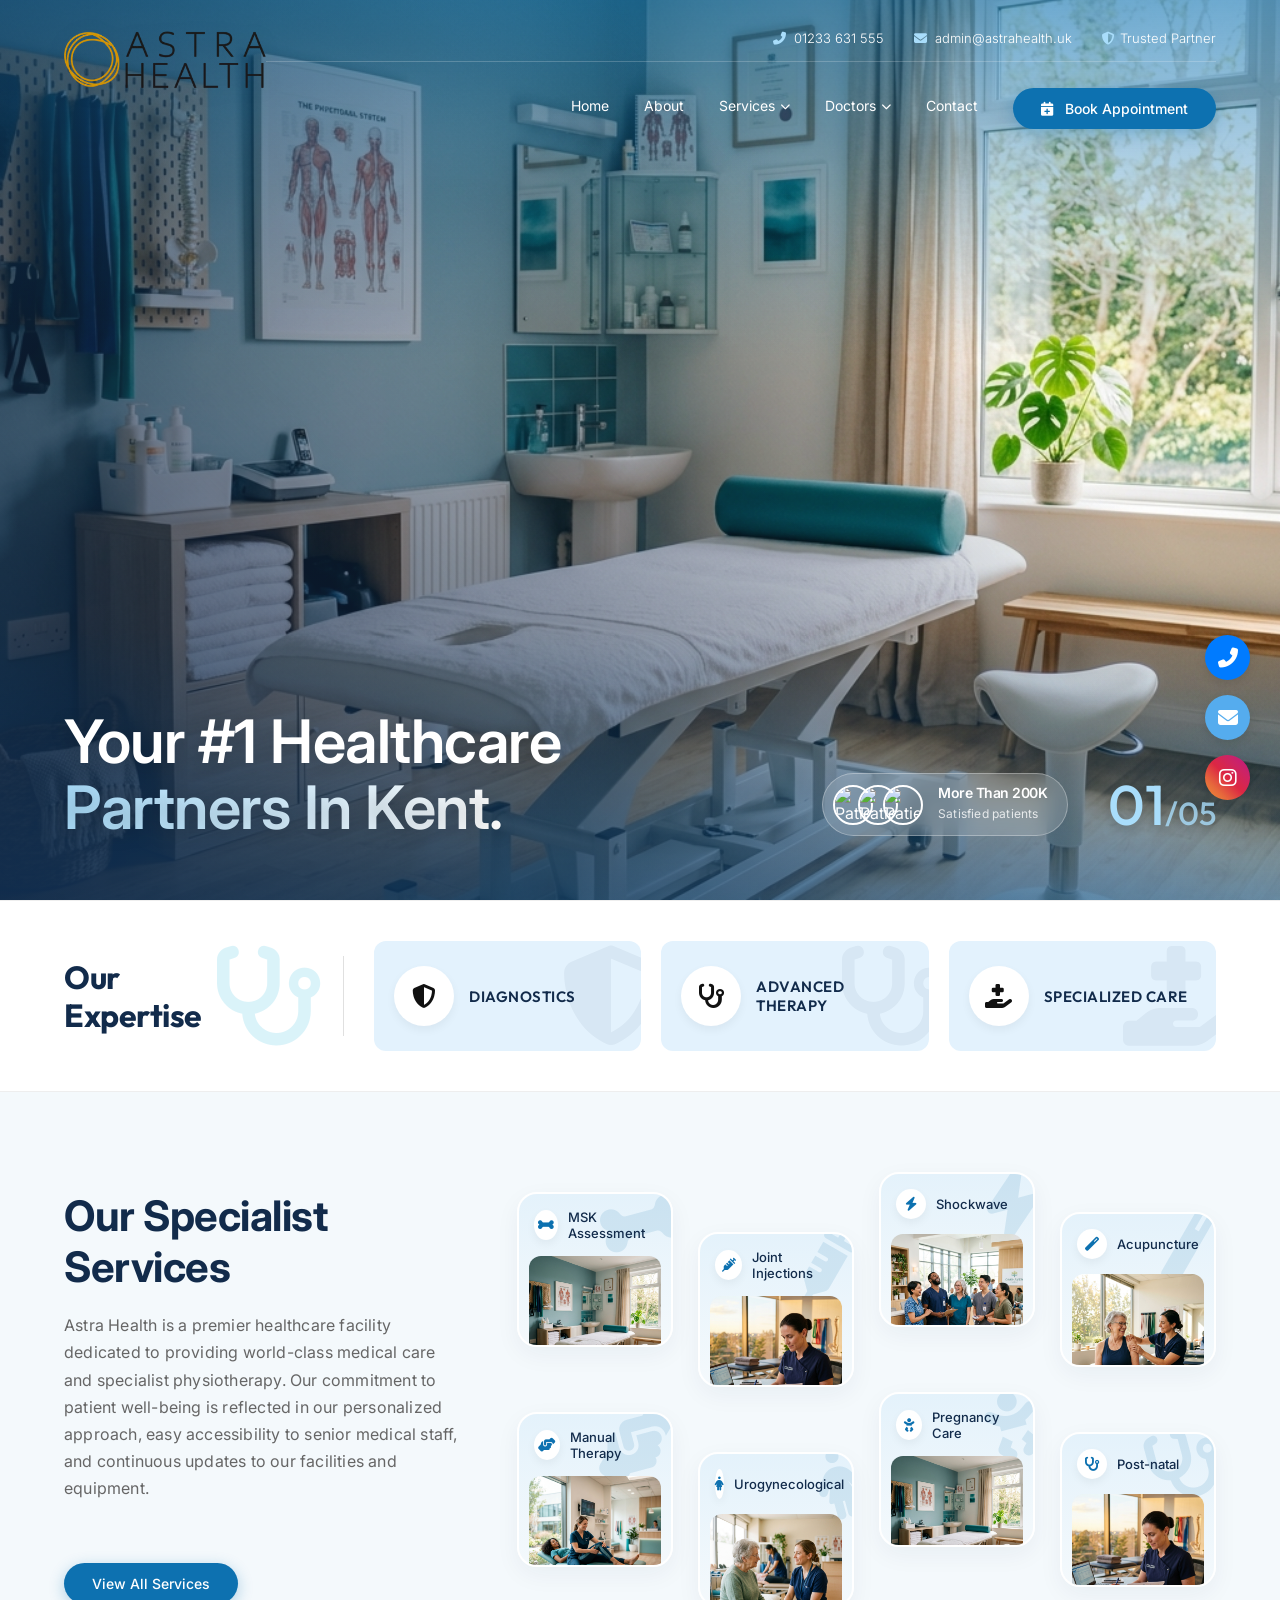
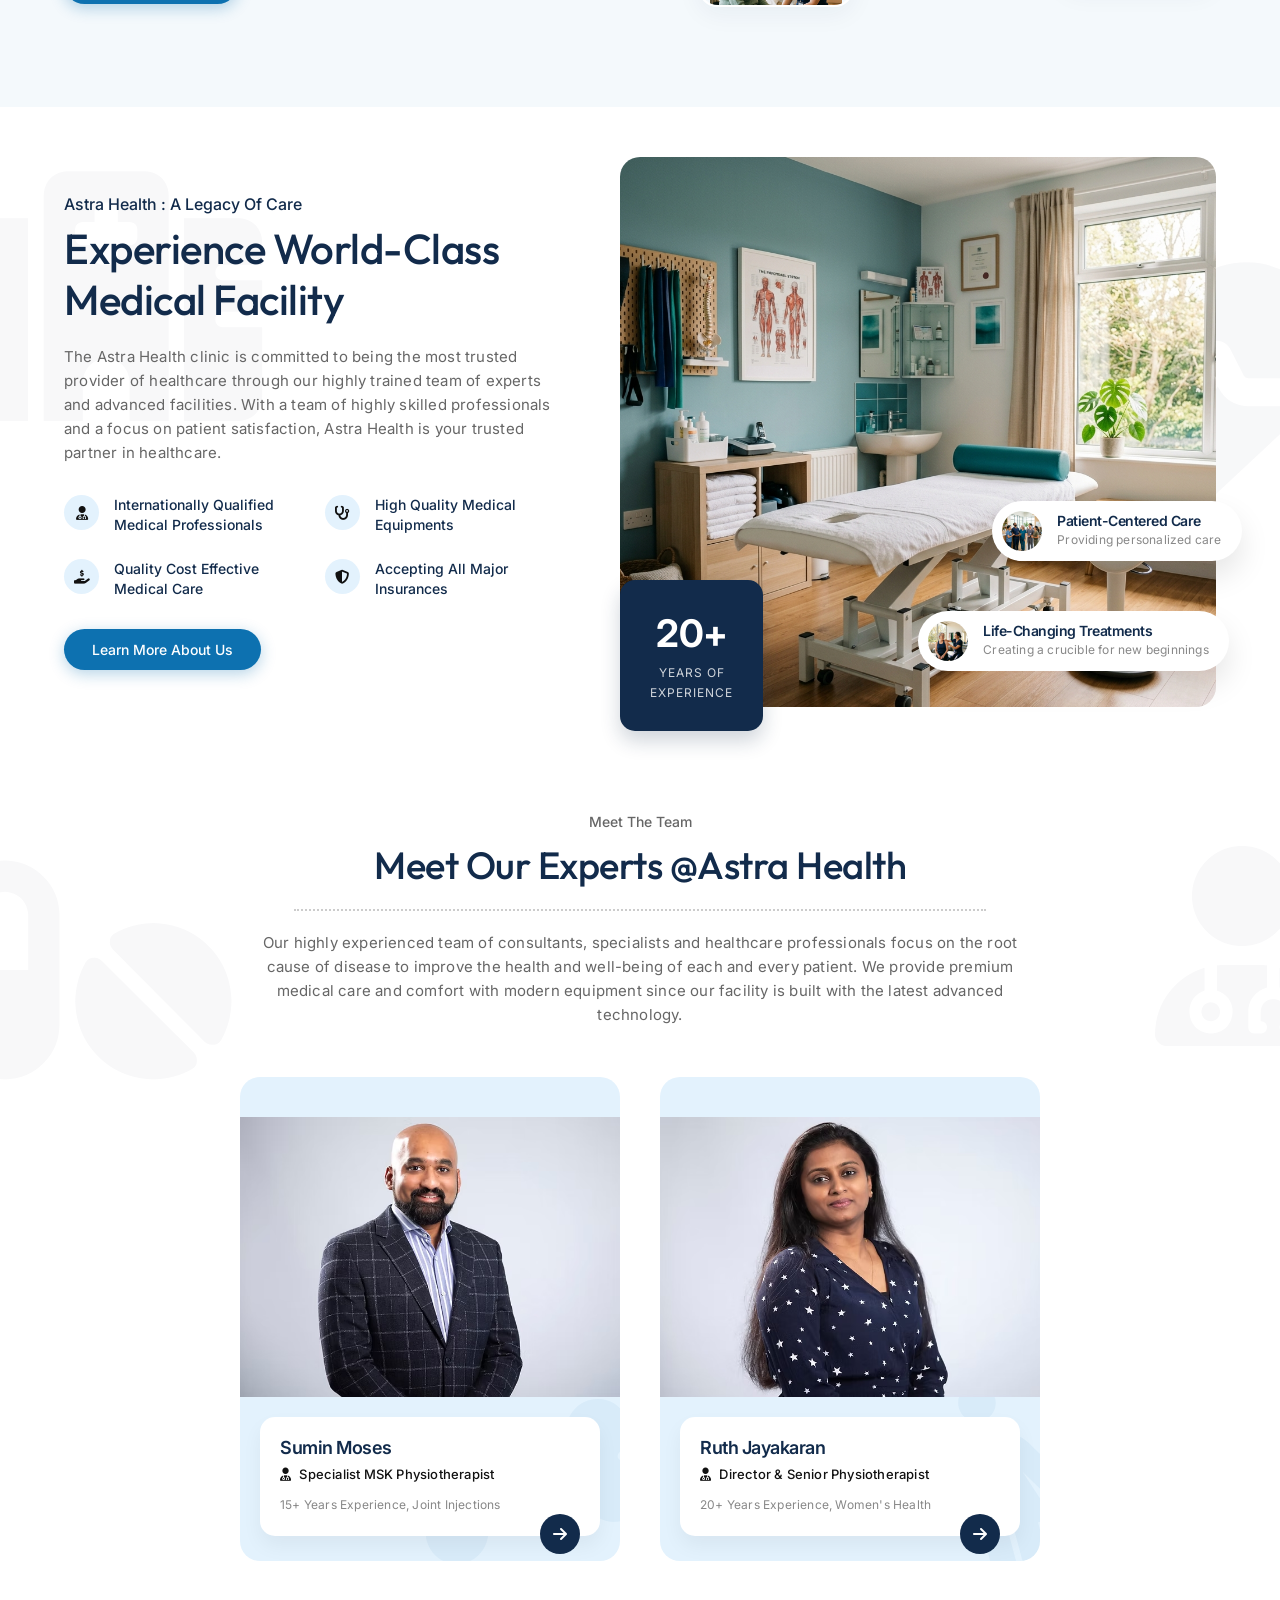
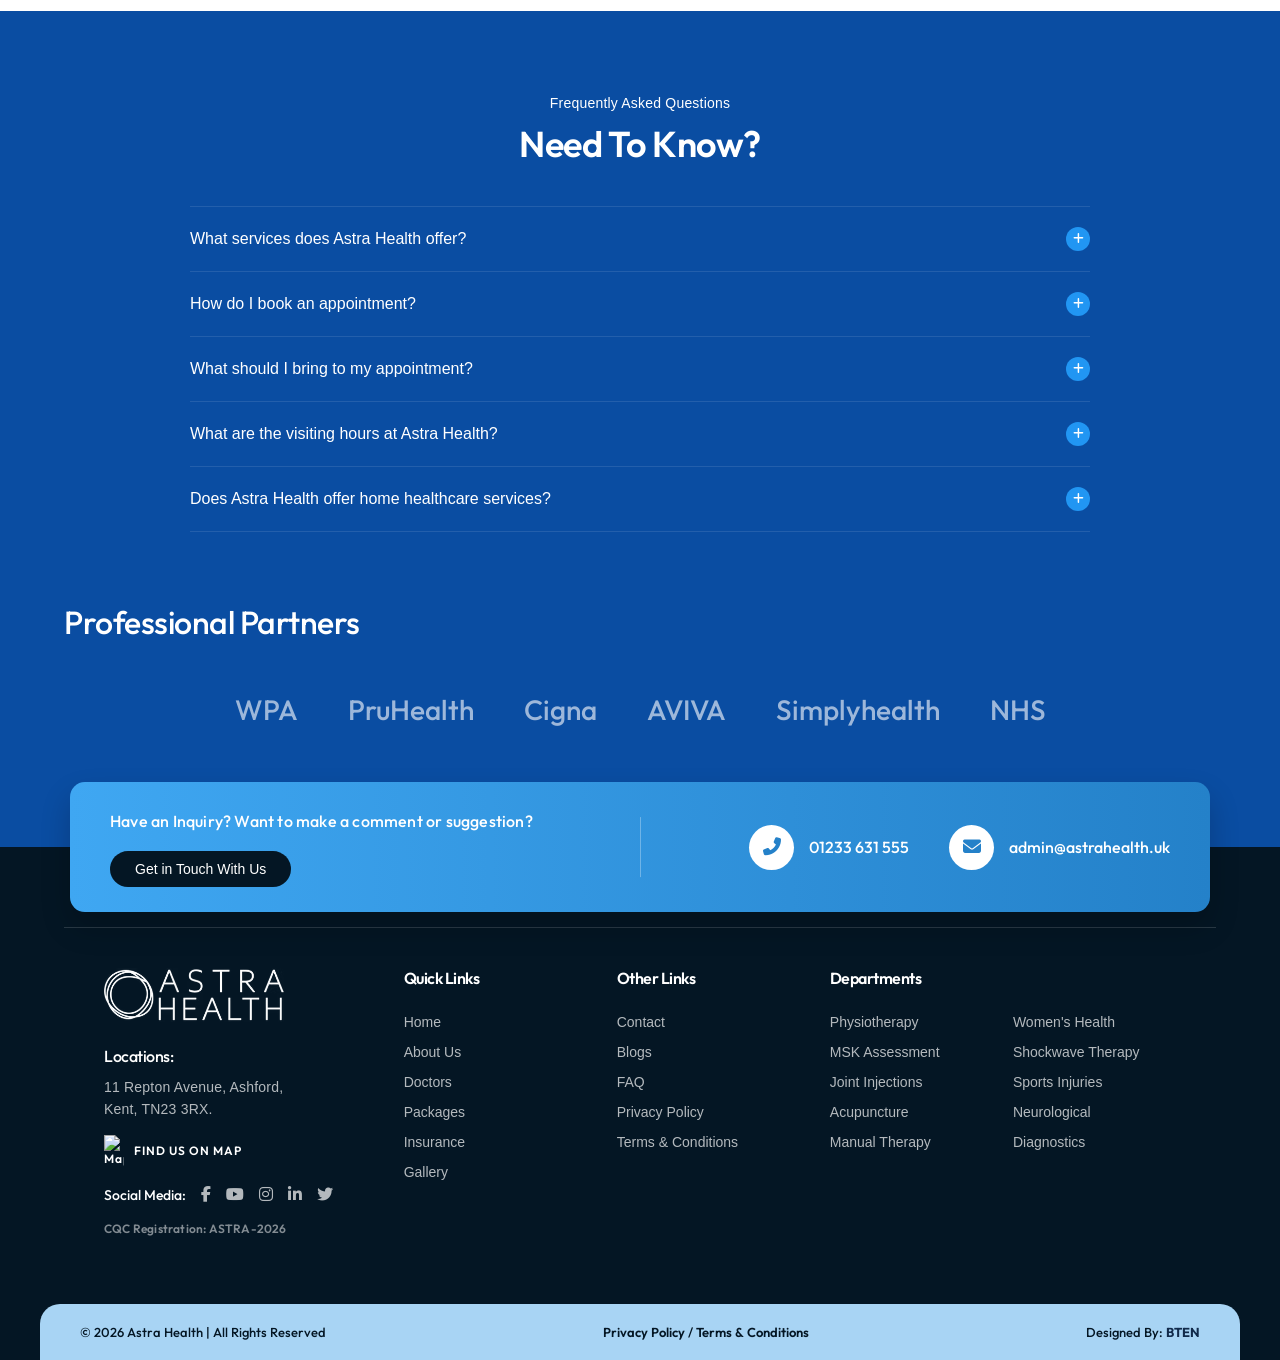
==== commit ed460787: "Mobile responsive fixes: bottom sticky tab (hides on footer), footer 2-col links, FAQ transparent bg" ====
--- a/index.html
+++ b/index.html
@@ -34,11 +34,6 @@
                     <a href="tel:01233631555"><i class="fas fa-phone-alt" style="color: #A9DDFB;"></i> 01233 631 555</a>
                     <a href="mailto:admin@astrahealth.uk"><i class="fas fa-envelope" style="color: #A9DDFB;"></i> admin@astrahealth.uk</a>
                     <span style="display: flex; align-items: center; gap: 5px;"><i class="fas fa-shield-alt" style="color: #A9DDFB;"></i> Trusted Partner</span>
-                    <div class="lang-switch">
-                        <img src="https://flagcdn.com/w20/gb.png" alt="English">
-                        <span style="font-weight: 500;">EN</span>
-                        <span style="opacity: 0.6;">AR</span>
-                    </div>
                 </div>
 
                 <!-- MAIN NAV -->
--- a/responsive.css
+++ b/responsive.css
@@ -9,6 +9,14 @@
    ========================================= */
 
 /* ---- BASE RESET ---- */
+html {
+    overflow-x: hidden;
+}
+body {
+    overflow-x: hidden;
+    width: 100%;
+    position: relative;
+}
 img, video, svg, iframe {
     max-width: 100%;
     height: auto;
@@ -33,26 +41,33 @@
         display: flex !important;
         align-items: center;
         justify-content: center;
-        font-size: 24px;
-        color: var(--primary-dark, #122B4B);
+        font-size: 20px;
+        color: #fff;
         cursor: pointer;
         z-index: 1001;
         width: 40px;
         height: 40px;
-        background: rgba(255,255,255,0.15);
+        background: rgba(255,255,255,0.12);
         border-radius: 8px;
         backdrop-filter: blur(4px);
-        border: 1px solid rgba(255,255,255,0.2);
+        border: 1px solid rgba(255,255,255,0.15);
         transition: 0.3s;
     }
     .hamburger-menu i {
         pointer-events: none;
+    }
+    .hamburger-menu:active {
+        background: rgba(255,255,255,0.2);
     }
     .header-scrolled .hamburger-menu {
         background: rgba(255,255,255,0.1);
         color: #fff;
     }
 
+    .header-hidden {
+        transform: none !important;
+    }
+
     /* ---- Header fixes ---- */
     .main-header {
         padding: 12px 4% !important;
@@ -66,9 +81,15 @@
     }
     .header-logo img {
         height: 40px !important;
+        filter: brightness(0) invert(1);
     }
     .header-scrolled .header-logo img {
         height: 34px !important;
+    }
+
+    /* ---- Hamburger on right ---- */
+    .hamburger-menu {
+        margin-left: auto;
     }
 
     /* ---- Top contacts hidden ---- */
@@ -76,15 +97,13 @@
         display: none !important;
     }
 
-    /* ---- Header-right reset for mobile ---- */
+    /* ---- Hide header-right wrapper (nav is position:fixed) ---- */
     .header-right {
-        position: static;
-        width: auto;
-        height: auto;
+        width: 0;
+        min-width: 0;
         overflow: visible;
-        flex-direction: row;
-        align-items: center;
-        gap: 10px;
+        flex-shrink: 0;
+        height: 0;
     }
 
     /* ---- Slide-in nav ---- */
@@ -147,10 +166,7 @@
         justify-content: space-between;
     }
     .nav-item-mega > a i {
-        transition: transform 0.3s;
-    }
-    .nav-item-mega.open > a i {
-        transform: rotate(180deg);
+        display: none;
     }
 
     .mega-menu {
@@ -206,14 +222,23 @@
         min-height: 100vh;
         min-height: 100dvh;
         height: auto;
+        max-width: 100vw;
+    }
+    .hero-gradient {
+        max-width: 100vw;
+    }
+    .hero-bg {
+        max-width: 100vw;
     }
     .hero-bottom-left {
         bottom: 100px;
         left: 4%;
         right: 4%;
+        max-width: 92vw;
     }
     .hero-bottom-left h1 {
         font-size: clamp(26px, 7vw, 42px) !important;
+        word-break: break-word;
     }
     .hero-bottom-left h2 {
         font-size: clamp(14px, 3vw, 20px) !important;
@@ -226,6 +251,69 @@
         justify-content: space-between;
         align-items: center;
         gap: 15px;
+        max-width: 92vw;
+    }
+    .patient-card {
+        padding: 8px 14px 8px 8px;
+    }
+    .patient-avatars img {
+        width: 32px;
+        height: 32px;
+        margin-left: -10px;
+    }
+    .hero-pagination {
+        font-size: clamp(28px, 6vw, 40px);
+    }
+    .hero-pagination span {
+        font-size: clamp(16px, 3vw, 24px);
+    }
+
+    /* Inner page hero fix */
+    .hero-section[style*="height: 400px"],
+    .hero-section[style*="padding-top: 150px"] {
+        height: 300px !important;
+        min-height: 300px !important;
+        padding-top: 80px !important;
+        display: flex;
+        flex-direction: column;
+        align-items: center;
+        justify-content: center;
+        max-width: 100vw !important;
+    }
+    .hero-section[style*="height: 400px"] .hero-content {
+        max-width: 100%;
+        padding: 0 16px;
+    }
+    .hero-section[style*="height: 400px"] .hero-content h1 {
+        font-size: clamp(28px, 6vw, 38px) !important;
+        margin-bottom: 15px !important;
+        word-break: break-word;
+    }
+    .hero-section[style*="height: 400px"] .hero-content p {
+        font-size: 15px !important;
+        padding: 0 20px;
+        max-width: 600px;
+        margin: 0 auto;
+    }
+    .hero-bottom-left {
+        bottom: 100px;
+        left: 4%;
+        right: 4%;
+    }
+    .hero-bottom-left h1 {
+        font-size: clamp(26px, 7vw, 42px) !important;
+    }
+    .hero-bottom-left h2 {
+        font-size: clamp(14px, 3vw, 20px) !important;
+    }
+    .hero-bottom-right {
+        bottom: 20px;
+        right: 4%;
+        left: 4%;
+        flex-direction: row;
+        justify-content: space-between;
+        align-items: center;
+        gap: 15px;
     }
     .patient-card {
         padding: 8px 14px 8px 8px;
@@ -254,6 +342,27 @@
         font-size: 16px;
     }
 
+    /* ---- Overflow prevention ---- */
+    .coe-container {
+        max-width: 100% !important;
+    }
+    .coe-section {
+        overflow: hidden;
+    }
+    .philosophy-section {
+        overflow: hidden;
+    }
+    .section-watermark {
+        display: none;
+    }
+    .services-section-new .container {
+        max-width: 100% !important;
+    }
+    section[style*="overflow: hidden"] {
+        overflow: hidden !important;
+    }
+
+
     /* ---- "Our Expertise" row ---- */
     .services-row {
         flex-direction: column;
@@ -349,24 +458,32 @@
     }
     .philosophy-image-container {
         order: 0;
+        max-width: 100%;
     }
     .philosophy-img-main {
         height: 300px !important;
+        width: 100% !important;
     }
     .philosophy-bullets {
         grid-template-columns: 1fr;
         gap: 16px;
     }
     .floating-badge-square {
-        left: 10px !important;
-        bottom: -15px;
-        padding: 15px 20px;
+        position: relative !important;
+        left: auto !important;
+        bottom: auto !important;
+        margin: 15px auto 0;
+        padding: 15px 24px;
+        max-width: 220px;
+        display: flex;
+        flex-direction: column;
+        align-items: center;
     }
     .floating-badge-square h3 {
         font-size: 28px !important;
     }
     .floating-badge-square span {
-        font-size: 10px !important;
+        font-size: 11px !important;
     }
     .floating-badge-pill {
         position: relative !important;
@@ -374,15 +491,17 @@
         right: auto !important;
         left: auto !important;
         width: auto;
-        max-width: none;
-        margin-top: 10px;
+        max-width: 100%;
+        margin-top: 12px;
     }
     .pill-1, .pill-2 {
         position: relative !important;
         bottom: auto !important;
         right: auto !important;
         left: auto !important;
-        margin-top: 10px;
+        margin-top: 12px;
+        max-width: 100%;
+        box-sizing: border-box;
     }
 
     /* ---- Team ---- */
@@ -403,9 +522,13 @@
     .faq-section .section-title {
         font-size: clamp(24px, 5vw, 32px) !important;
     }
+    .faq-item {
+        background: transparent !important;
+    }
     .faq-question {
         font-size: 14px;
         padding: 16px 0;
+        background: transparent !important;
     }
     .faq-answer p {
         font-size: 13px;
@@ -454,9 +577,15 @@
     }
 
     .footer-main-grid {
-        grid-template-columns: 1fr;
-        gap: 30px;
-        padding: 30px 5% 40px;
+        grid-template-columns: 1fr 1fr;
+        gap: 20px;
+        padding: 20px 4% 30px;
+    }
+    .footer-col-1 {
+        grid-column: 1 / -1;
+    }
+    .footer-col-4 {
+        grid-column: 1 / -1;
     }
     .footer-main-grid > div {
         text-align: center;
@@ -466,21 +595,31 @@
     }
     .footer-main-grid .col-title {
         text-align: center;
+        margin-bottom: 14px;
+        font-size: 15px;
     }
     .footer-main-grid .footer-list {
         padding: 0;
+        margin: 0;
         display: flex;
         flex-direction: column;
         align-items: center;
+    }
+    .footer-main-grid .footer-list li {
+        margin-bottom: 6px;
+    }
+    .footer-main-grid .footer-list li a {
+        padding-left: 0;
+        font-size: 13px;
+    }
+    .footer-main-grid .footer-list li a:hover {
+        padding-left: 0;
+    }
+    .footer-col-4 {
+        display: none;
     }
     .footer-main-grid .footer-list li {
         text-align: center;
-    }
-    .footer-main-grid .footer-list li a {
-        padding-left: 0;
-    }
-    .footer-main-grid .footer-list li a:hover {
-        padding-left: 0;
     }
     .social-media-row {
         justify-content: center;
@@ -667,7 +806,7 @@
 
     /* Footer new */
     .new-footer {
-        padding-top: 0;
+        padding-top: 30px;
         margin-top: 0;
     }
     .new-footer .footer-cta-container {
@@ -675,14 +814,16 @@
         top: auto;
         left: auto;
         transform: none;
-        margin-bottom: 20px;
+        margin: 25px auto 20px;
         width: 92%;
     }
     .new-footer .footer-divider {
         margin: 0 4%;
     }
     .footer-cta-container {
-        padding: 16px;
+        padding: 20px;
+        border-radius: 15px;
+        box-shadow: 0 10px 25px rgba(0,0,0,0.2);
     }
     .footer-main-grid {
         padding: 20px 4% 30px;
@@ -787,13 +928,13 @@
         width: auto;
     }
     .mega-menu {
-        display: block;
+        display: flex;
     }
     .nav-item-mega {
         padding: 20px 0;
     }
     .nav-item-mega .mega-menu {
-        display: block;
+        display: flex;
         position: absolute;
     }
 
@@ -1040,6 +1181,15 @@
         display: flex !important;
         right: 0;
     }
+    .nav-bar .nav-inner.active .nav-links {
+        display: flex !important;
+        flex-direction: column;
+        width: 100%;
+    }
+    .nav-bar .nav-inner.active .nav-cta {
+        display: flex !important;
+        margin: 12px 0 0;
+    }
     .nav-bar .nav-links {
         flex-direction: column;
         width: 100%;
@@ -1113,6 +1263,7 @@
         color: var(--primary-dark, #122B4B);
         font-size: 20px;
         cursor: pointer;
+        position: relative;
         z-index: 1001;
     }
     .nav-bar .header-action {
@@ -1189,9 +1340,57 @@
     border-radius: 0 0 0 8px;
 }
 
+/* ---- Bottom sticky tab (mobile) ---- */
+@media (max-width: 1024px) {
+    .side-widgets {
+        position: fixed;
+        bottom: 0;
+        left: 0;
+        right: 0;
+        top: auto;
+        transform: none;
+        flex-direction: row;
+        width: 100%;
+        justify-content: center;
+        gap: 0;
+        z-index: 998;
+        transition: transform 0.35s ease;
+    }
+    .side-widgets.hidden {
+        transform: translateY(100%);
+    }
+    .side-widgets .sw-item {
+        writing-mode: horizontal-tb;
+        text-orientation: mixed;
+        flex: 1;
+        justify-content: center;
+        padding: 14px 16px;
+        font-size: 14px;
+        gap: 10px;
+        border-radius: 0;
+        max-width: 200px;
+    }
+    .side-widgets .sw-item span {
+        display: inline;
+    }
+    .side-widgets .sw-item.em {
+        border-radius: 0;
+    }
+    .side-widgets .sw-item.ph {
+        border-radius: 0;
+    }
+    .side-widgets .sw-item:hover {
+        padding-right: 16px;
+    }
+    body.menu-open .side-widgets {
+        display: none;
+    }
+}
 @media (max-width: 767px) {
-    .side-widgets {
-        display: none;
+    .side-widgets .sw-item {
+        font-size: 13px;
+        padding: 12px 10px;
+        max-width: 160px;
     }
 }
 
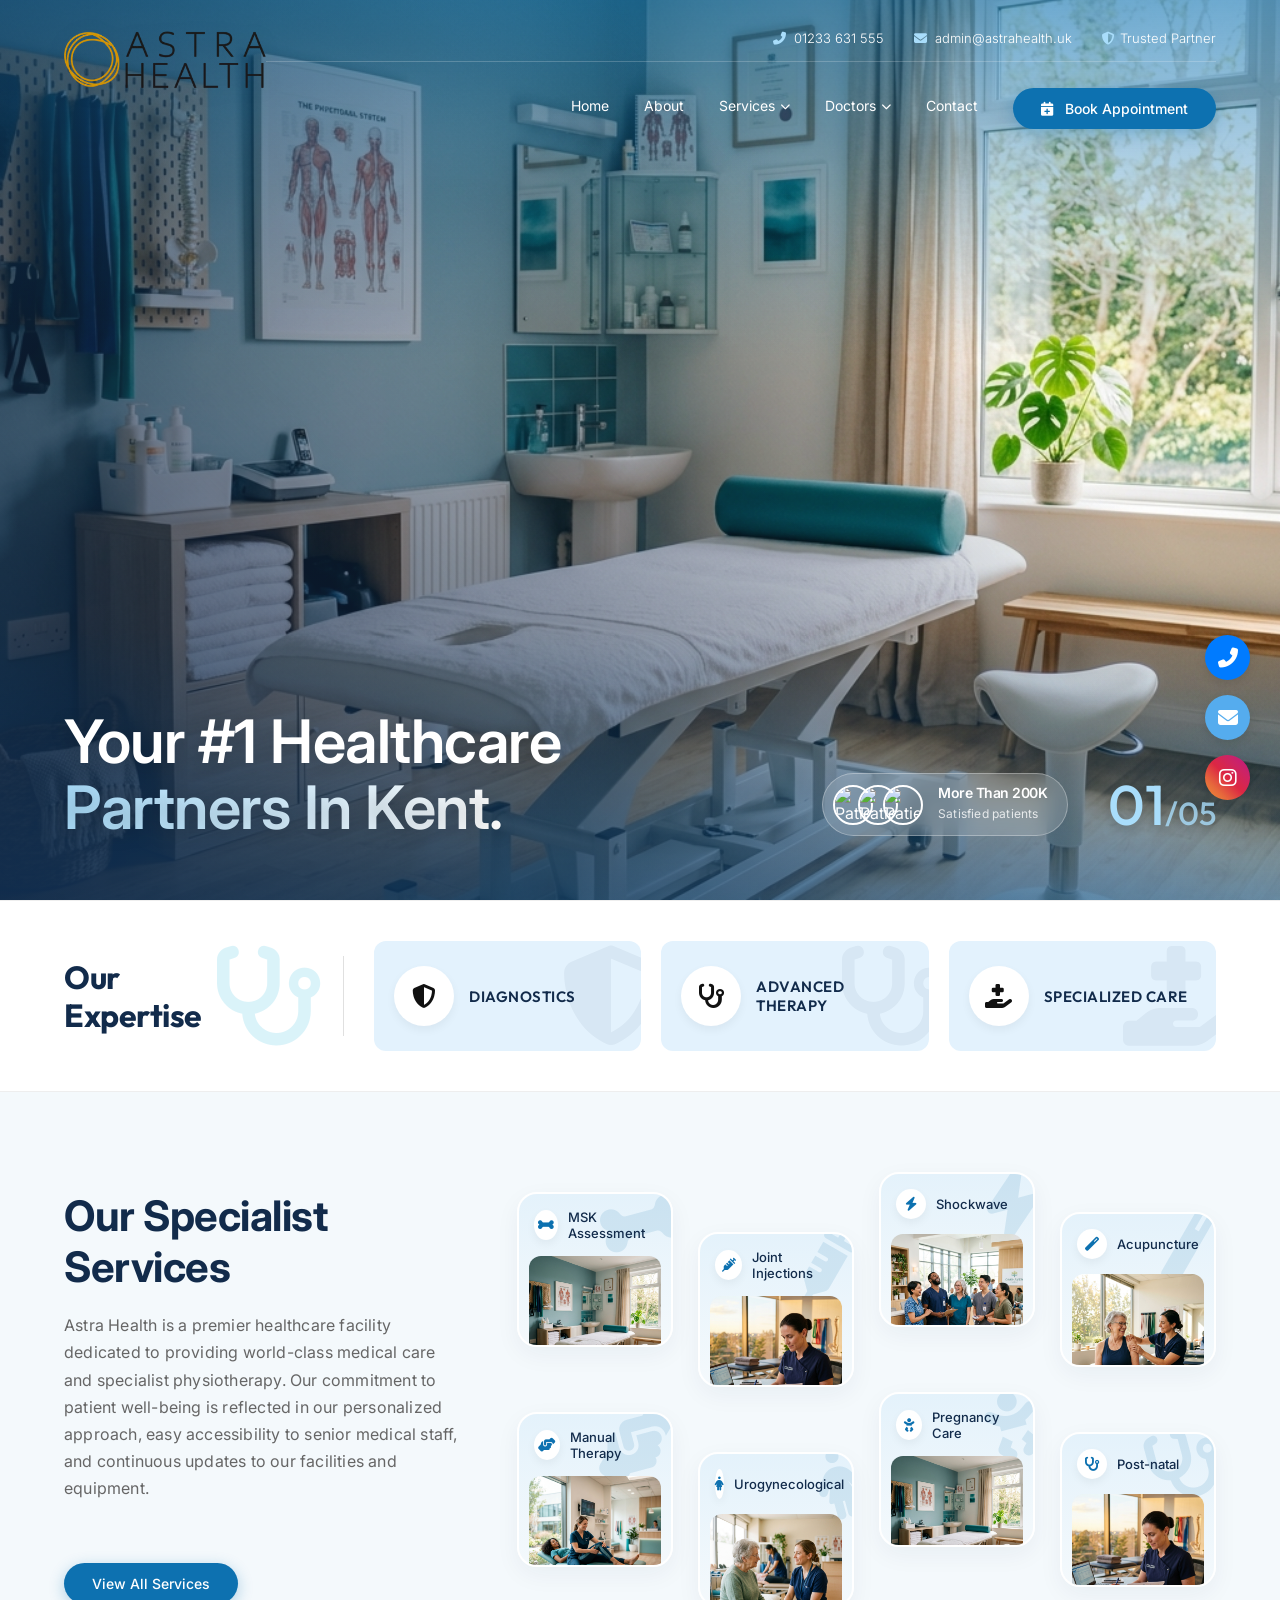
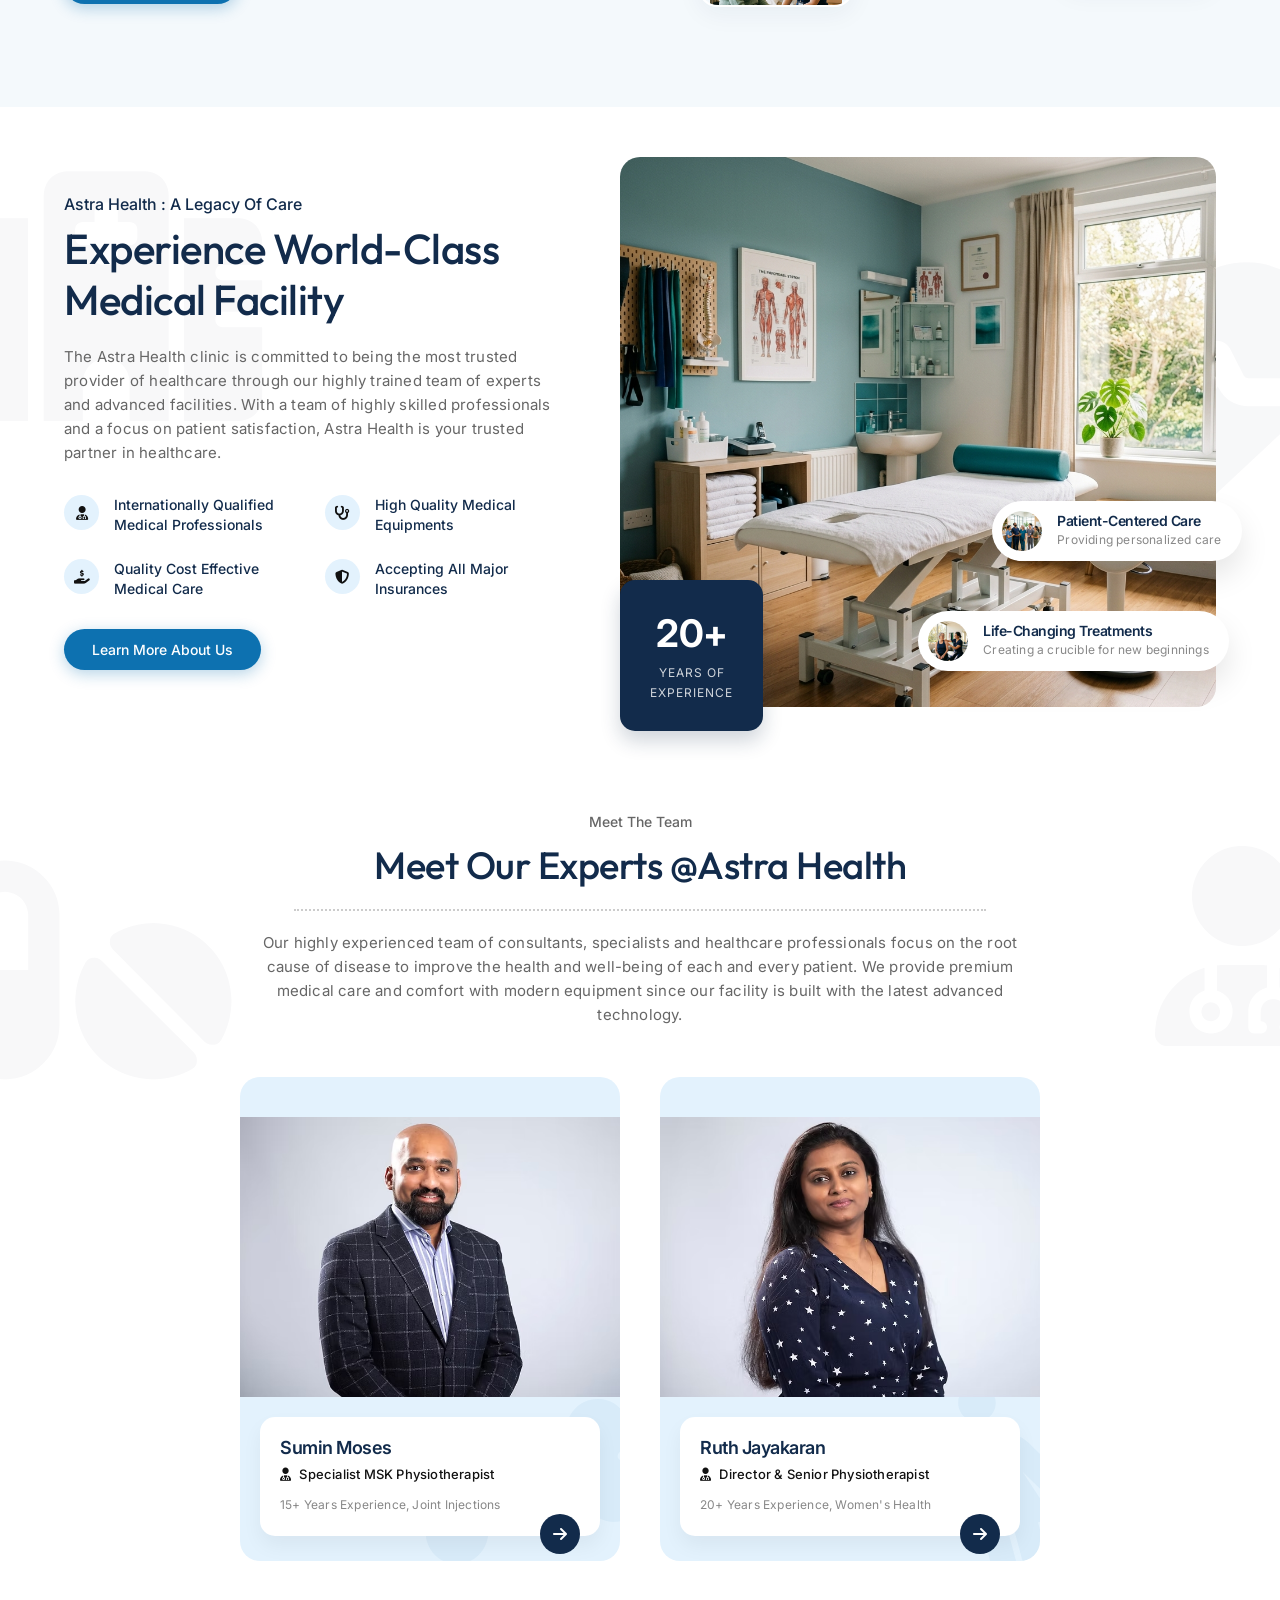
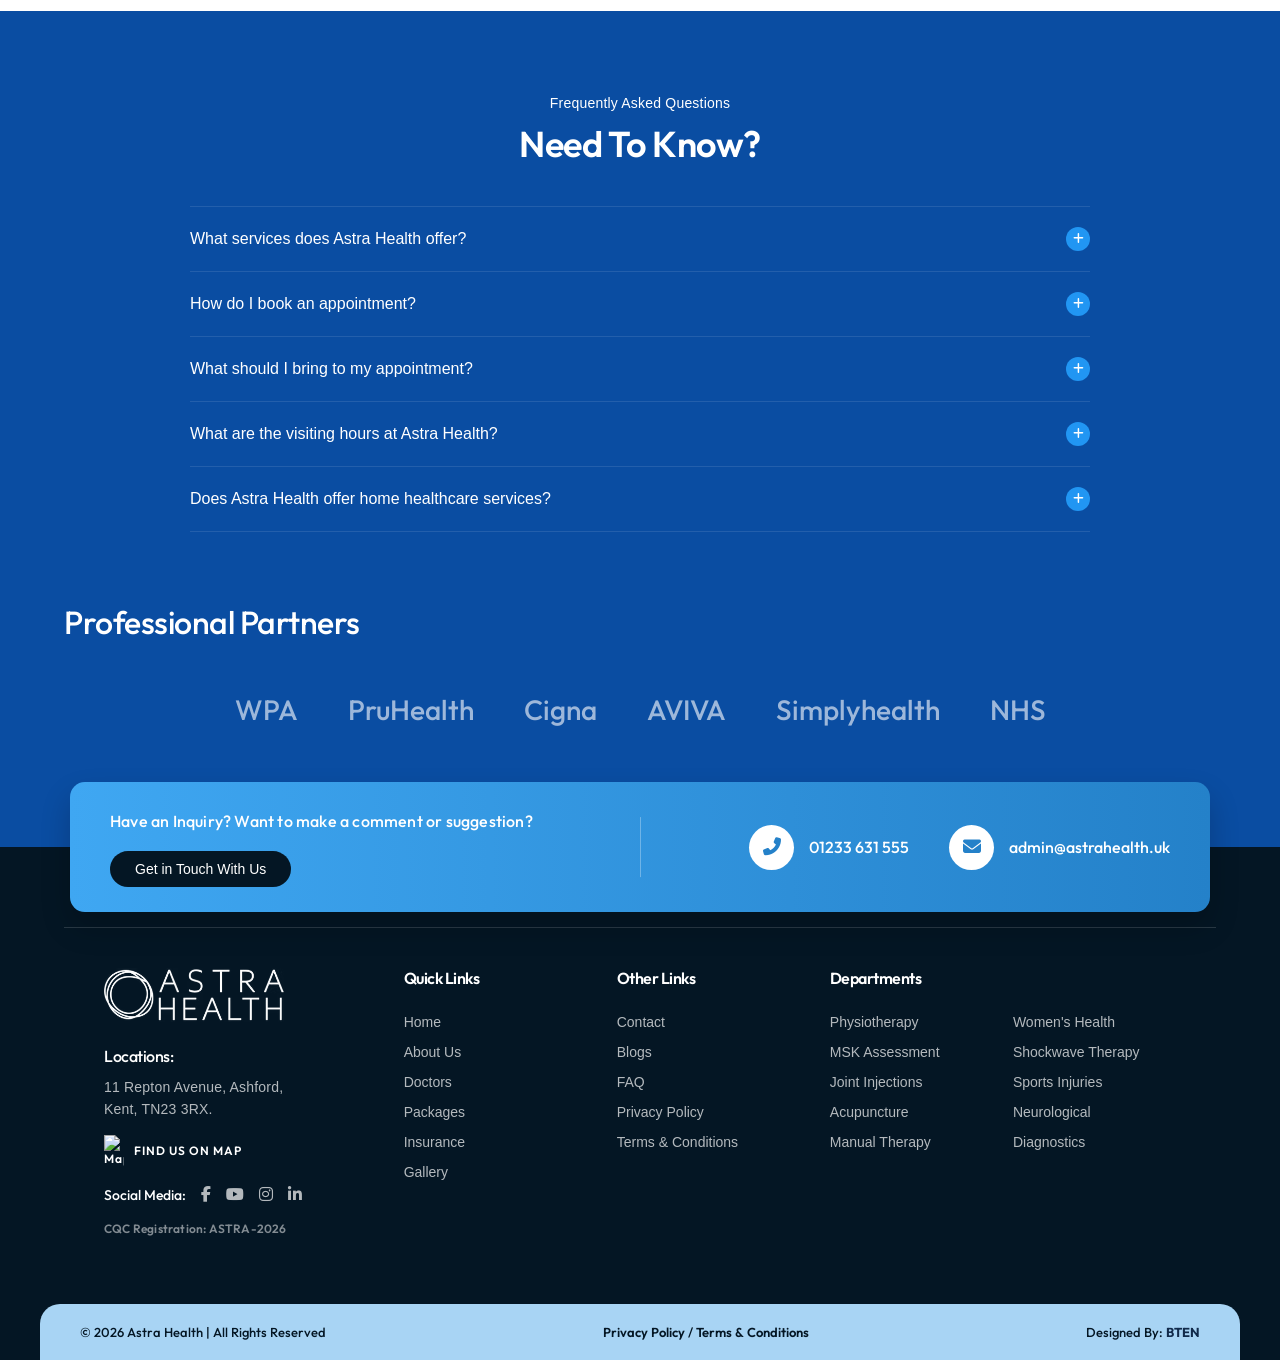
==== commit 24387824: "remove twitter icon from footer social media row" ====
--- a/index.html
+++ b/index.html
@@ -3,6 +3,7 @@
 <head>
     <meta charset="UTF-8">
     <meta name="viewport" content="width=device-width, initial-scale=1.0">
+    <link rel="icon" type="image/jpeg" href="content doc/images/favicon.jpg">
     <title>Healthcare Clinic in Ashford, Kent – Astra Health</title>
     <link rel="stylesheet" href="style.css">
     <link rel="stylesheet" href="responsive.css">
@@ -487,7 +488,6 @@
                     <a href="#"><i class="fab fa-youtube"></i></a>
                     <a href="#"><i class="fab fa-instagram"></i></a>
                     <a href="#"><i class="fab fa-linkedin-in"></i></a>
-                    <a href="#"><i class="fab fa-twitter"></i></a>
                 </div>
                 <p class="moh-code">CQC Registration: ASTRA-2026</p>
             </div>
--- a/style.css
+++ b/style.css
@@ -444,6 +444,10 @@
     position: relative;
     overflow: hidden;
     transition: 0.3s;
+    text-decoration: none;
+    color: inherit;
+    cursor: pointer;
+    min-height: 100px;
 }
 
 .s-card:hover {
@@ -845,9 +849,9 @@
     visibility: hidden;
     transition: all 0.4s cubic-bezier(0.2, 0.8, 0.2, 1);
     width: max-content;
-    padding: 35px;
-    display: flex;
-    gap: 30px;
+    padding: 20px;
+    display: flex;
+    gap: 20px;
     z-index: 1000;
 }
 .nav-item-mega:hover .mega-menu {
@@ -861,11 +865,11 @@
 }
 /* Doctors Mega Menu */
 .mega-doc-card {
-    width: 220px;
+    width: 180px;
     text-align: center;
     background: rgba(255, 255, 255, 0.05);
     border: 1px solid rgba(255, 255, 255, 0.1);
-    padding: 15px;
+    padding: 12px;
     border-radius: 15px;
     transition: 0.3s;
     color: #fff;
@@ -877,19 +881,19 @@
 }
 .mega-doc-card img {
     width: 100%;
-    height: 180px;
+    height: 120px;
     object-fit: cover;
     border-radius: 10px;
-    margin-bottom: 15px;
+    margin-bottom: 10px;
 }
 .mega-doc-card h4 {
-    margin: 0 0 5px 0;
-    font-size: 18px;
+    margin: 0 0 3px 0;
+    font-size: 15px;
     font-weight: 600;
 }
 .mega-doc-card p {
     margin: 0;
-    font-size: 13px;
+    font-size: 11px;
     color: #A9DDFB;
 }
 /* Services Mega Menu */
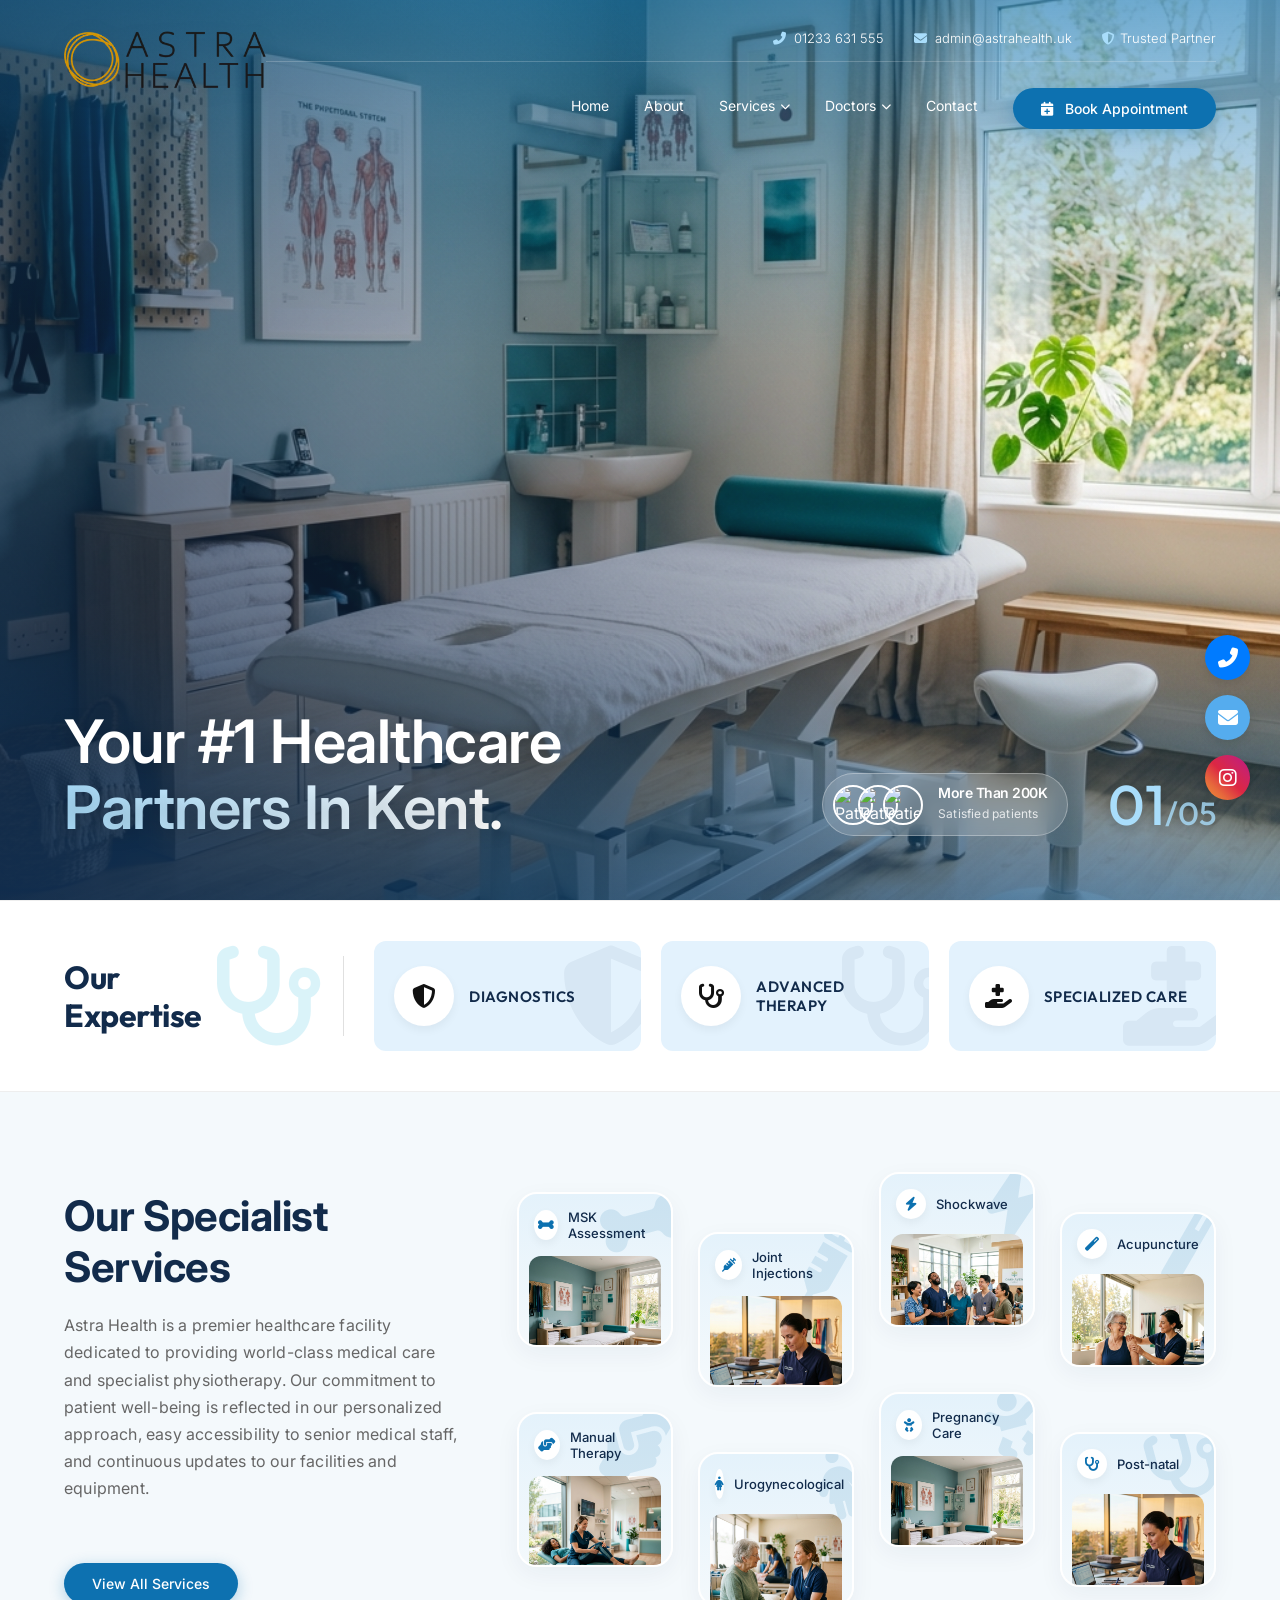
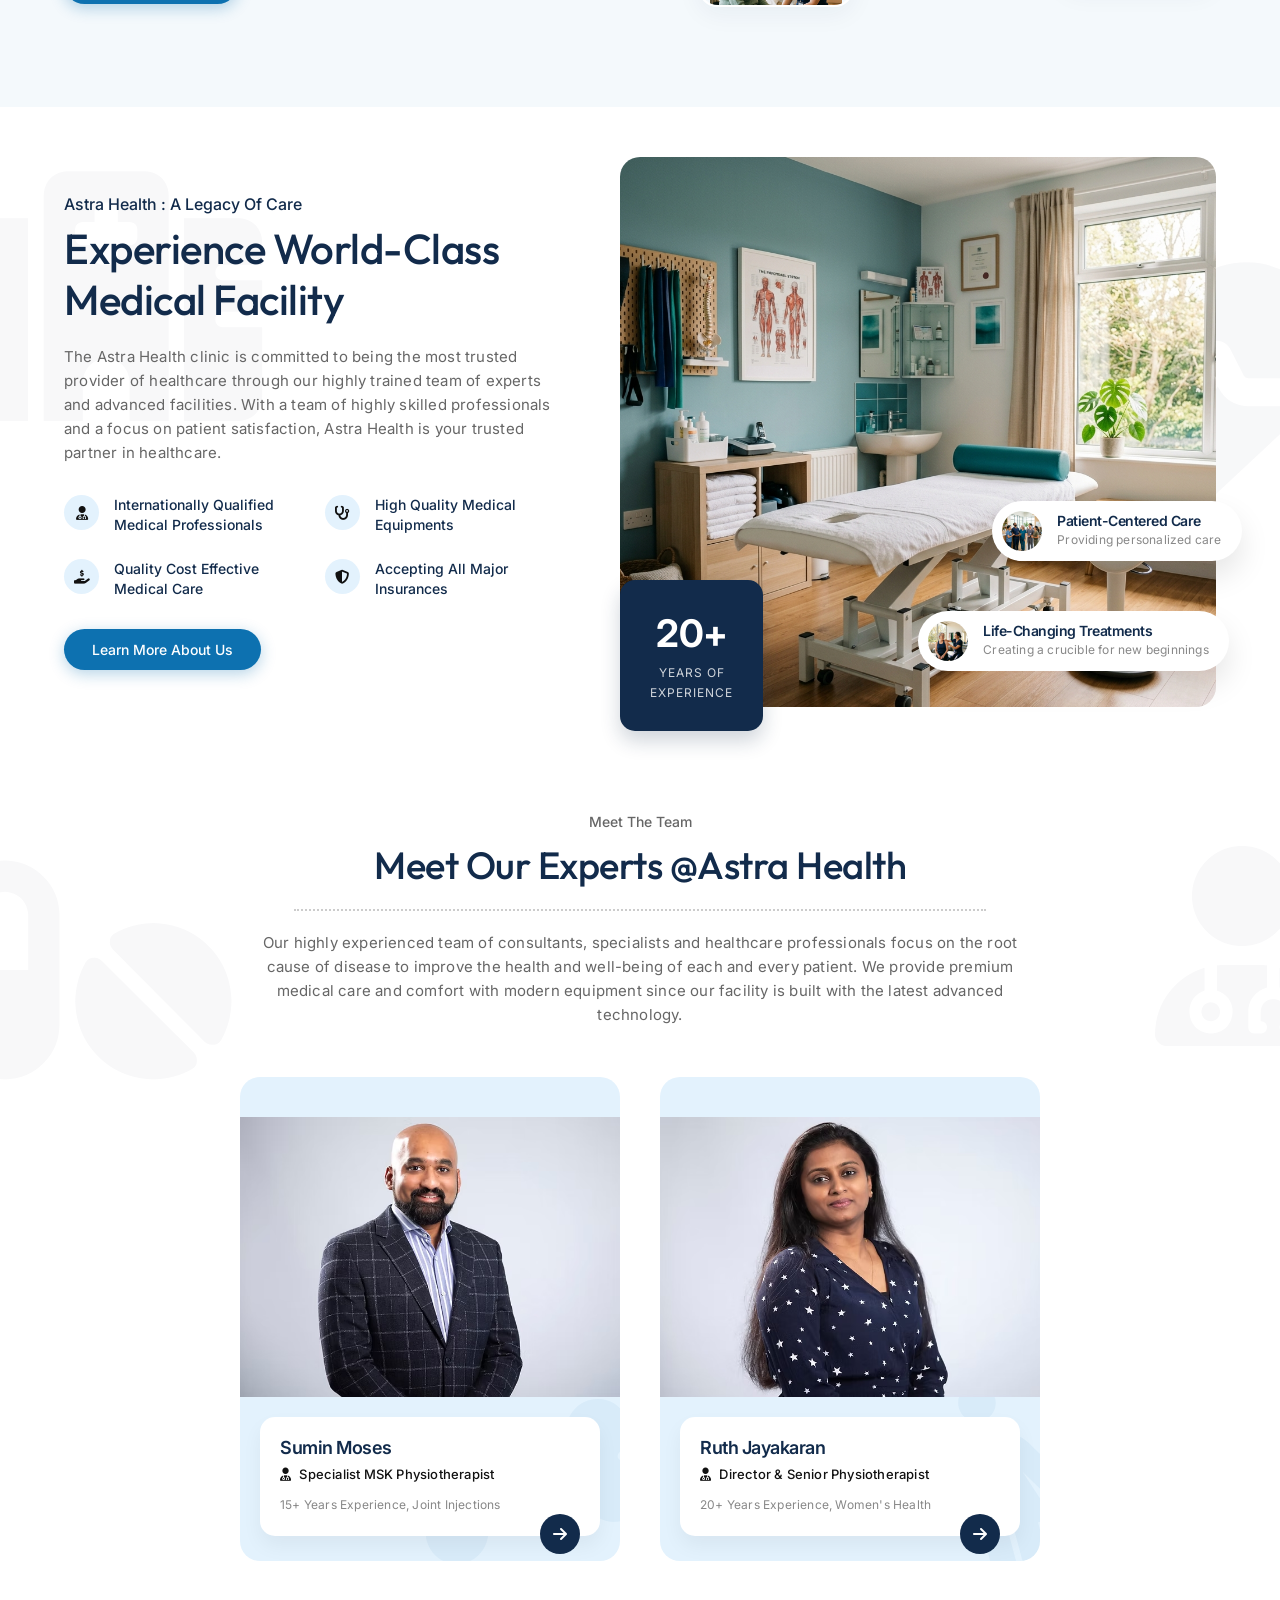
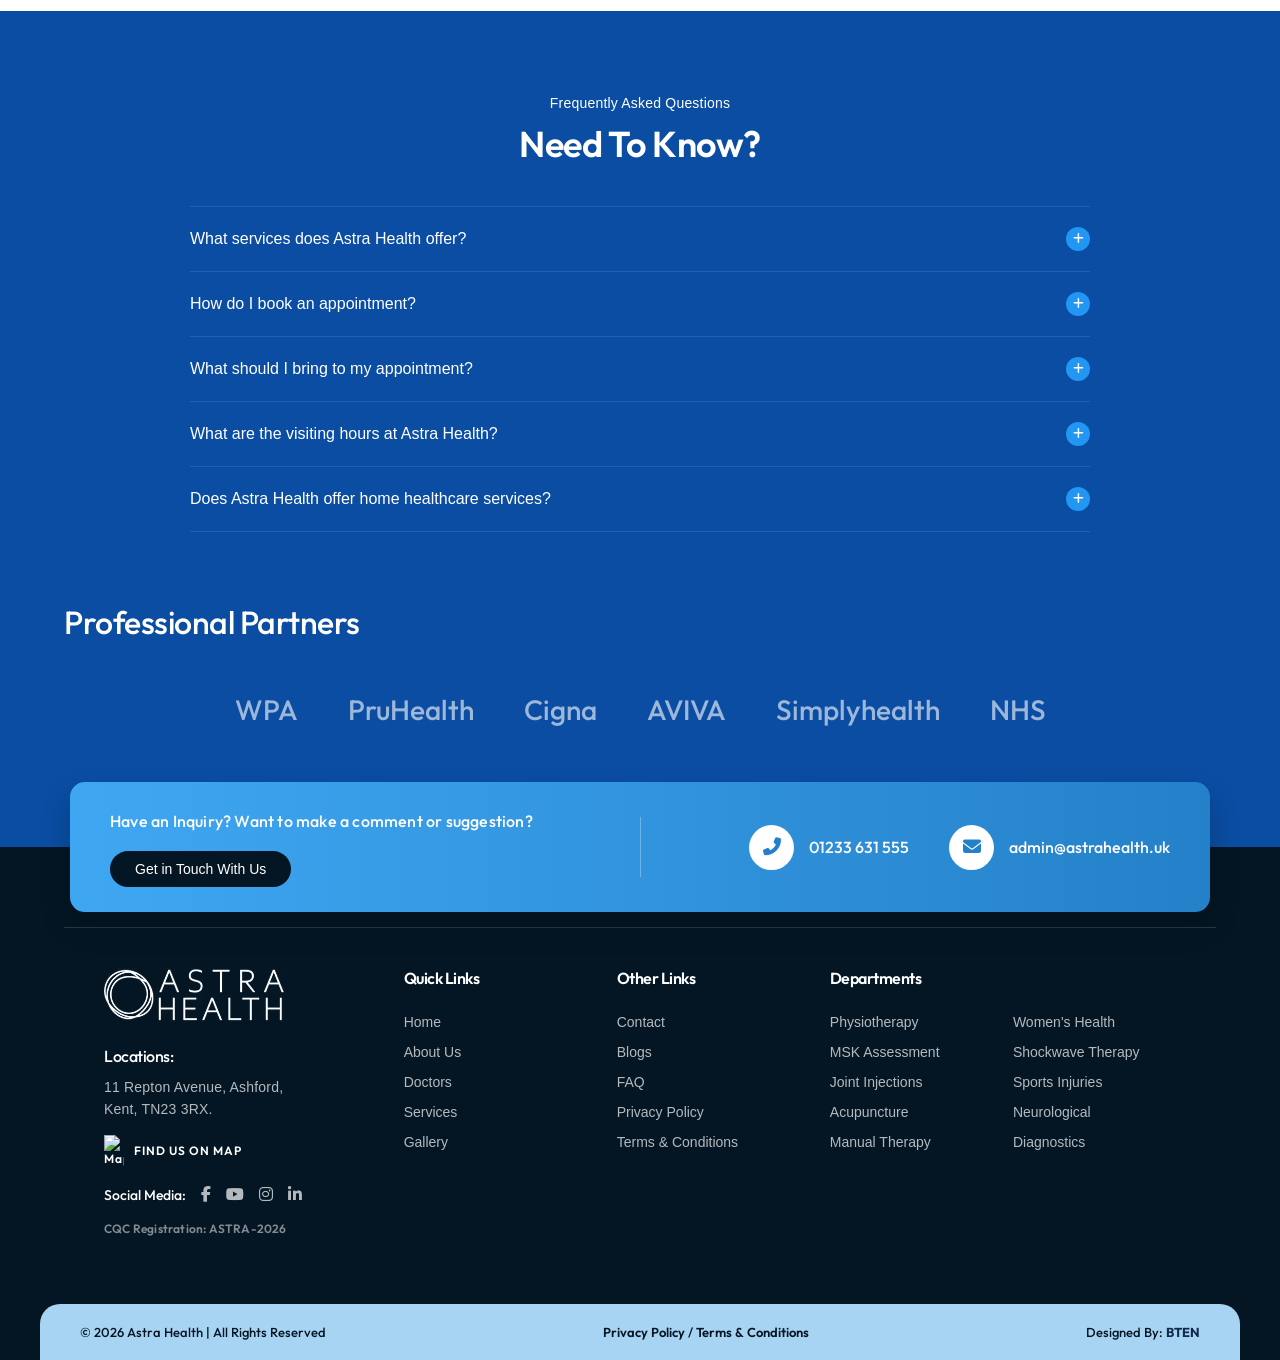
==== commit 94a4010b: "footer: replace Packages+Insurance with Services in Quick Links" ====
--- a/index.html
+++ b/index.html
@@ -499,8 +499,7 @@
                     <li><a href="index.html">Home</a></li>
                     <li><a href="about.html">About Us</a></li>
                     <li><a href="team.html">Doctors</a></li>
-                    <li><a href="services.html">Packages</a></li>
-                    <li><a href="insurance.html">Insurance</a></li>
+                    <li><a href="services.html">Services</a></li>
                     <li><a href="gallery.html">Gallery</a></li>
                 </ul>
             </div>
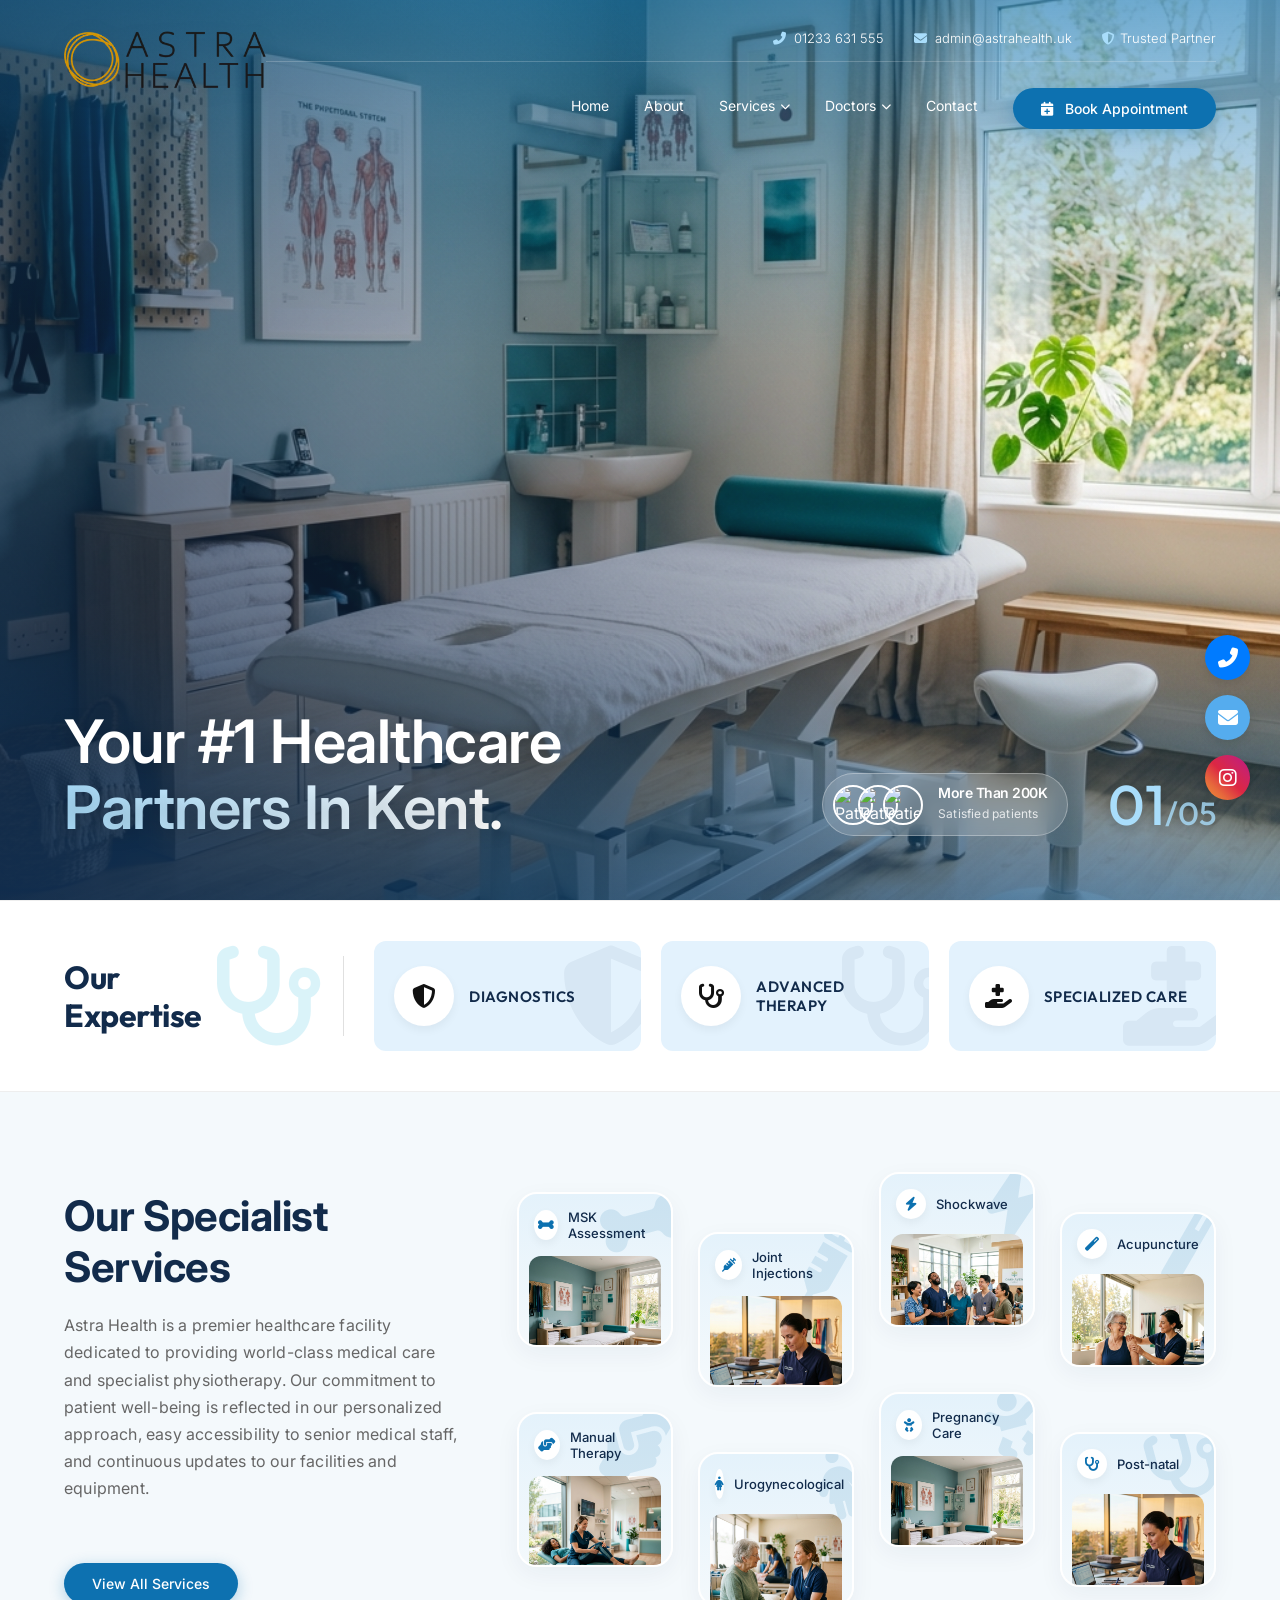
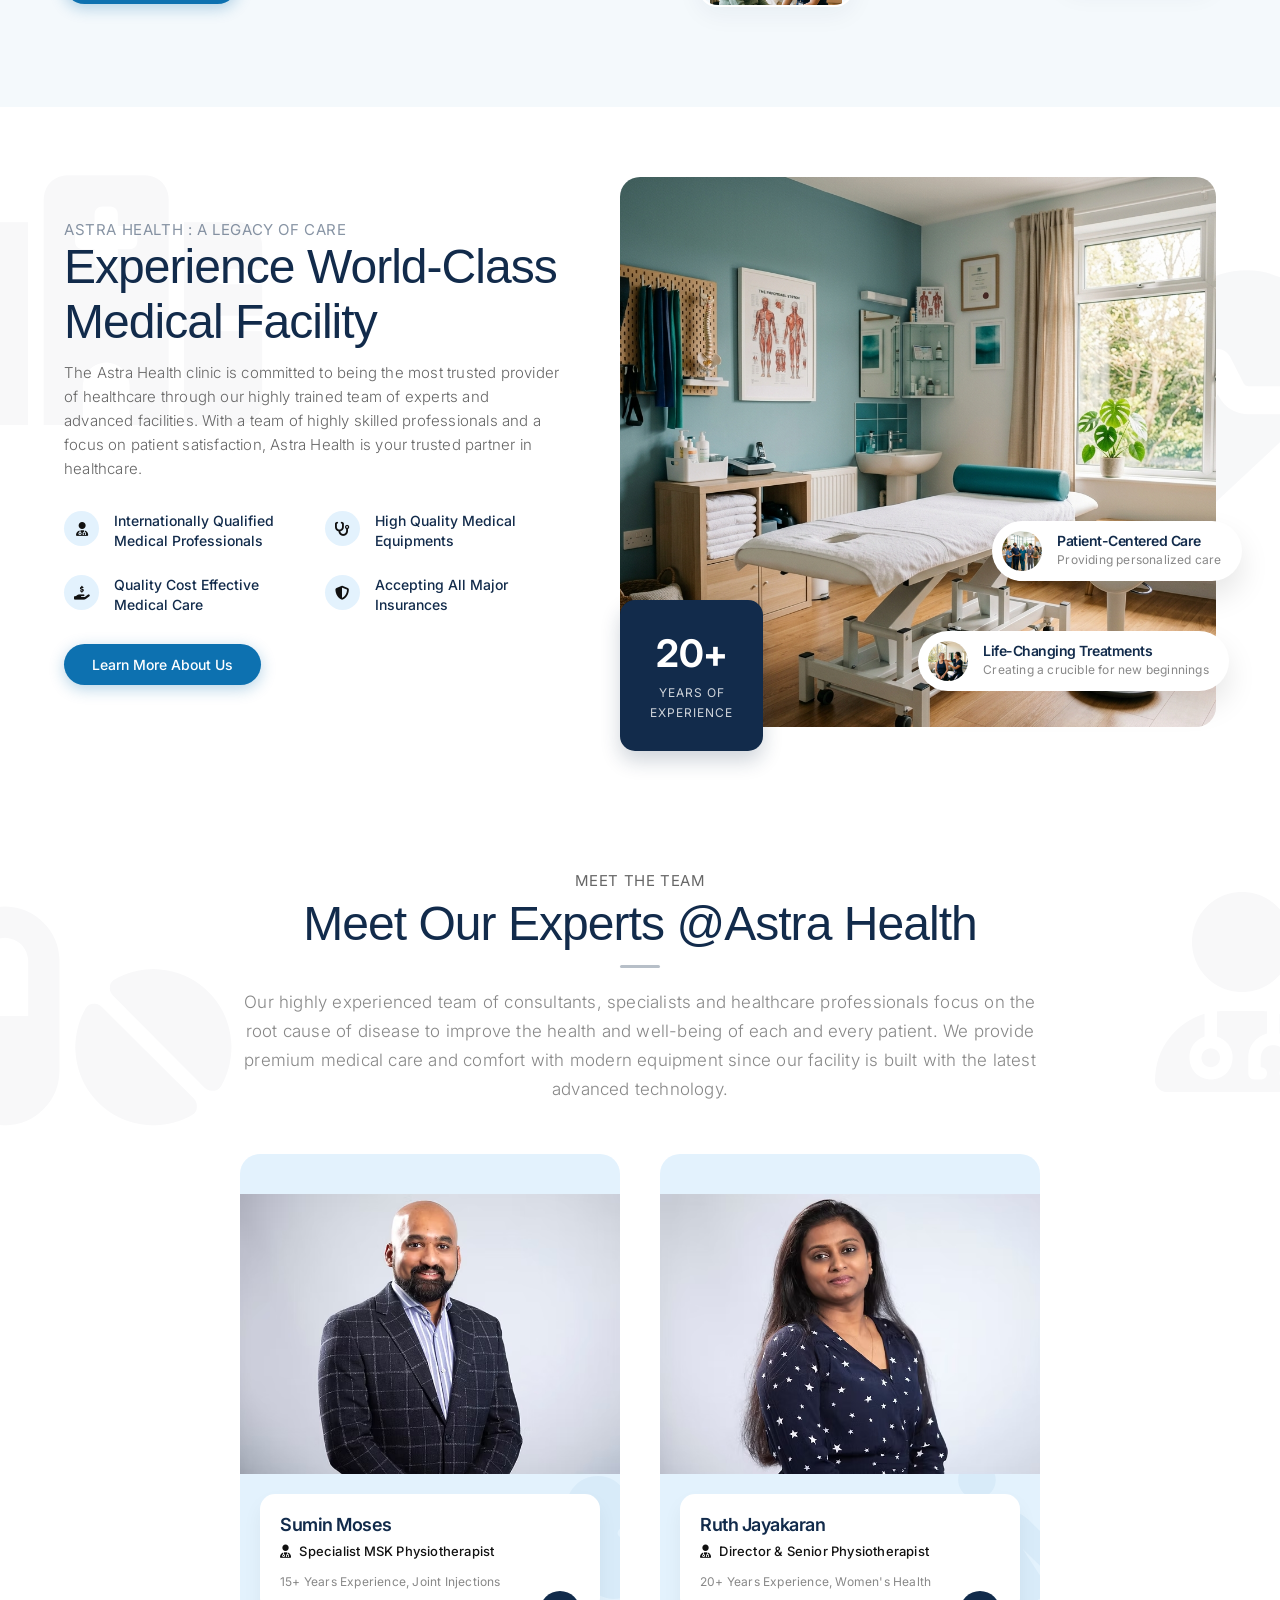
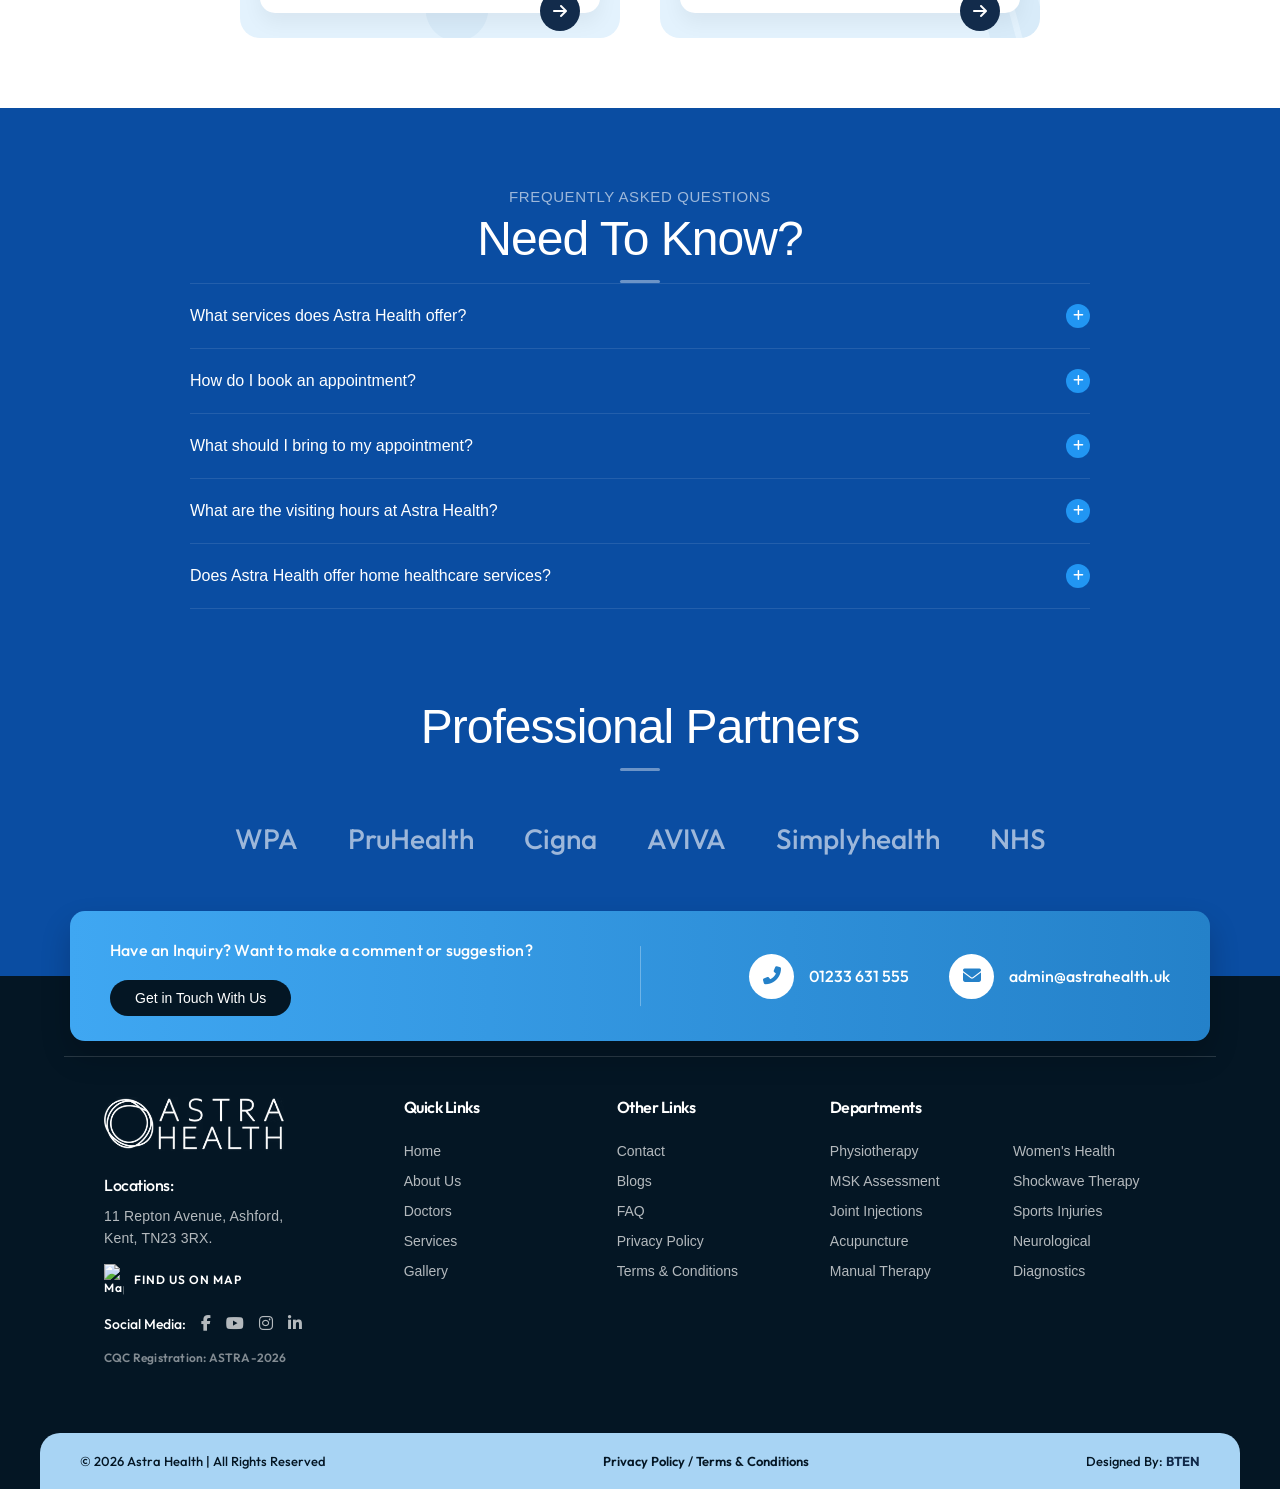
==== commit 5103e9d8: "Apple-style animations: premium reveal system, enhanced section titles, parallax hero, reduced-motio" ====
--- a/index.html
+++ b/index.html
@@ -133,13 +133,12 @@
     </div>
 
     <!-- OUR SERVICES / DIAGNOSTICS (NEW LAYOUT) -->
-    <section class="services-section-new" style="border-top: 1px solid #eee; border-bottom: 1px solid #eee; padding: 40px 0; background: #fff;">
+    <section class="services-section-new reveal fade-in" style="border-top: 1px solid #eee; border-bottom: 1px solid #eee; padding: 40px 0; background: #fff;">
         <div class="container" style="max-width: 1400px; margin: 0 auto; padding: 0 5%;">
             <div class="services-row">
                 
                 <div class="services-header-box">
                     <h2>Our<br>Expertise</h2>
-                    <!-- Absolutely positioned icon to mimic the overlapping watermark effect -->
                     <i class="fas fa-stethoscope stethoscope-bg"></i>
                     <div class="sh-divider"></div>
                 </div>
@@ -178,7 +177,7 @@
     </section>
 
     <!-- CENTRE OF EXCELLENCE / SERVICES -->
-    <section class="section-padding coe-section" style="background: #F4F9FC; overflow: hidden; position: relative;">
+    <section class="section-padding coe-section reveal" style="background: #F4F9FC; overflow: hidden; position: relative;">
         <div class="container coe-container">
             <!-- Left Side Content -->
             <div class="coe-text-box">
@@ -278,15 +277,15 @@
     </section>
 
     <!-- OUR PHILOSOPHY (NEW LAYOUT) -->
-    <section class="section-padding philosophy-section" style="position: relative; overflow: hidden;">
+    <section class="section-padding philosophy-section reveal" style="position: relative; overflow: hidden;">
         <i class="fas fa-hospital section-watermark wm-left"></i>
         <i class="fas fa-heartbeat section-watermark wm-right" style="top: 20%; font-size: 300px;"></i>
         <div class="container philosophy-grid" style="max-width: 1200px; margin: 0 auto; position: relative; z-index: 1;">
             
             <!-- Left Side: Text and bullets -->
             <div class="philosophy-content">
-                <span class="subheading" style="color: var(--primary-dark); font-weight: 500; margin-bottom: 10px; display: block;">Astra Health : A Legacy Of Care</span>
-                <h2 class="section-title dark" style="font-size: 42px; line-height: 1.2; margin-bottom: 20px;">Experience World-Class<br>Medical Facility</h2>
+                <span class="section-sub" style="color: var(--primary-dark); opacity:0.5;">Astra Health : A Legacy Of Care</span>
+                <h2 class="section-title dark">Experience World-Class<br>Medical Facility</h2>
                 
                 <p class="section-desc" style="margin-bottom: 30px; color: #666; line-height: 1.6; font-size: 15px;">
                     The Astra Health clinic is committed to being the most trusted provider of healthcare through our highly trained team of experts and advanced facilities. With a team of highly skilled professionals and a focus on patient satisfaction, Astra Health is your trusted partner in healthcare.
@@ -343,15 +342,15 @@
     </section>
 
     <!-- MEET THE TEAM (NEW LAYOUT) -->
-    <section class="section-padding team-section-new" style="background: #fff; position: relative; overflow: hidden;">
+    <section class="section-padding team-section-new reveal" style="background: #fff; position: relative; overflow: hidden;">
         <i class="fas fa-user-md section-watermark wm-right" style="top: 10%; font-size: 200px;"></i>
         <i class="fas fa-pills section-watermark wm-left" style="bottom: 10%; font-size: 250px;"></i>
         <div class="container" style="max-width: 1200px; margin: 0 auto; position: relative; z-index: 1;">
-            <div style="text-align: center; margin-bottom: 50px;">
-                <span style="color: #666; font-size: 14px; font-weight: 500;">Meet The Team</span>
-                <h2 class="section-title dark" style="font-size: 38px; margin-top: 10px; margin-bottom: 20px;">Meet Our Experts @Astra Health</h2>
-                <div style="border-top: 2px dotted #ccc; width: 60%; margin: 0 auto 20px;"></div>
-                <p style="color: #666; font-size: 15px; line-height: 1.6; max-width: 800px; margin: 0 auto;">
+            <div class="section-title-wrap" style="margin-bottom:50px;">
+                <span class="section-sub" style="color:#666;">Meet The Team</span>
+                <h2 class="section-title dark">Meet Our Experts @Astra Health</h2>
+                <div class="section-title-accent" style="background:var(--primary-dark);"></div>
+                <p class="section-desc" style="max-width:800px; margin-top:20px;">
                     Our highly experienced team of consultants, specialists and healthcare professionals focus on the root cause of disease to improve the health and well-being of each and every patient. We provide premium medical care and comfort with modern equipment since our facility is built with the latest advanced technology.
                 </p>
             </div>
@@ -393,11 +392,12 @@
     <!-- NEW FOOTER DESIGN -->
     
     <!-- FAQ SECTION -->
-    <section class="faq-section" style="background-color:#0A4DA2; color: #fff; padding: 80px 0 20px;">
+    <section class="faq-section reveal fade-in" style="background-color:#0A4DA2; color: #fff; padding: 80px 0 20px;">
         <div class="container" style="max-width: 900px; margin: 0 auto;">
-            <div style="text-align: center; margin-bottom: 40px;">
-                <p style="font-size: 14px; font-weight: 300; margin-bottom: 5px;">Frequently Asked Questions</p>
-                <h2 class="section-title" style="font-size: 36px; font-weight: 600; margin: 0; color: #fff;">Need To Know?</h2>
+            <div class="section-title-wrap">
+                <span class="section-sub">Frequently Asked Questions</span>
+                <h2 class="section-title">Need To Know?</h2>
+                <div class="section-title-accent"></div>
             </div>
             
             <div class="faq-list">
@@ -436,9 +436,12 @@
     </section>
 
     <!-- PARTNERS -->
-    <section class="section-padding partners-section" style="background-color:#0A4DA2; padding-bottom:120px;">
+    <section class="section-padding partners-section reveal fade-in" style="background-color:#0A4DA2; padding-bottom:120px;">
         <div class="container" style="max-width: 1200px; margin: 0 auto;">
-            <h2 class="section-title" style="margin-bottom: 10px; font-size: 32px; color: #fff;">Professional Partners</h2>
+            <div class="section-title-wrap">
+                <h2 class="section-title">Professional Partners</h2>
+                <div class="section-title-accent"></div>
+            </div>
             <div class="partners-grid">
                 <span class="partner-logo">WPA</span>
                 <span class="partner-logo">PruHealth</span>
--- a/style.css
+++ b/style.css
@@ -355,24 +355,38 @@
 
 /* COMMON SECTION STYLES */
 .section-padding {
-    padding: 50px 5%;
+    padding: 70px 5%;
 }
 
 .section-title {
     font-family: 'Outfit', sans-serif;
-    font-size: clamp(28px, 4vw, 48px);
+    font-size: clamp(30px, 4vw, 48px);
     color: var(--primary);
-    font-weight: 500;
-    margin-bottom: 20px;
+    font-weight: 400;
+    letter-spacing: -0.02em;
+    line-height: 1.15;
+    margin-bottom: 8px;
 }
 .section-title.dark {
     color: var(--primary-dark);
 }
 
+.section-sub {
+    font-size: 15px;
+    color: #999;
+    font-weight: 400;
+    letter-spacing: 0.04em;
+    text-transform: uppercase;
+    margin-bottom: 6px;
+}
+
 .section-desc {
-    font-size: 18px;
-    color: #666;
-    line-height: 1.8;
+    font-size: 17px;
+    color: #888;
+    line-height: 1.7;
+    max-width: 600px;
+    margin: 12px auto 0;
+    font-weight: 300;
 }
 
 .divider {
@@ -1144,24 +1158,101 @@
     box-shadow: 0 20px 40px rgba(18, 43, 75, 0.12);
 }
 
-/* 5. Reveal Animations Upgrade */
+/* =========================================
+   REVEAL ANIMATIONS – Apple-style
+   ========================================= */
 .reveal {
     opacity: 0;
-    transform: translateY(40px);
-    transition: all 1s cubic-bezier(0.2, 0.8, 0.2, 1);
+    transform: translateY(30px);
+    transition: opacity 0.9s cubic-bezier(0.2, 0.8, 0.2, 1),
+                transform 0.9s cubic-bezier(0.2, 0.8, 0.2, 1);
 }
 .reveal.active {
     opacity: 1;
     transform: translateY(0);
 }
+
+/* Variants */
+.reveal.fade-in {
+    transform: none;
+}
+.reveal.scale-in {
+    transform: scale(0.94);
+}
+.reveal.scale-in.active {
+    transform: scale(1);
+}
 .reveal.slide-left {
-    transform: translateX(-40px);
+    transform: translateX(-30px);
 }
 .reveal.slide-right {
-    transform: translateX(40px);
-}
-.reveal.slide-left.active, .reveal.slide-right.active {
+    transform: translateX(30px);
+}
+.reveal.slide-left.active,
+.reveal.slide-right.active {
     transform: translateX(0);
+}
+
+/* Stagger delays */
+.reveal.delay-1 { transition-delay: 0.1s; }
+.reveal.delay-2 { transition-delay: 0.2s; }
+.reveal.delay-3 { transition-delay: 0.3s; }
+.reveal.delay-4 { transition-delay: 0.4s; }
+.reveal.delay-5 { transition-delay: 0.5s; }
+
+/* Section title underline accent */
+.section-title-wrap {
+    text-align: center;
+    margin-bottom: 50px;
+}
+.section-title-wrap .section-sub {
+    display: block;
+}
+.section-title-wrap .section-title {
+    margin-bottom: 0;
+}
+.section-title-accent {
+    width: 40px;
+    height: 3px;
+    background: var(--primary);
+    border-radius: 2px;
+    margin: 14px auto 0;
+    opacity: 0.3;
+}
+
+/* Reduced motion */
+@media (prefers-reduced-motion: reduce) {
+    .reveal {
+        opacity: 1;
+        transform: none !important;
+        transition: none !important;
+    }
+    .hero-content-anim,
+    .hero-content-anim-exit,
+    .hero-img-anim,
+    .hero-img-anim-exit {
+        animation: none !important;
+        opacity: 1;
+    }
+}
+
+/* FAQ / Partners section title overrides (white on blue) */
+.faq-section .section-title-wrap,
+.partners-section .section-title-wrap {
+    margin-bottom: 0;
+}
+.faq-section .section-title,
+.partners-section .section-title {
+    color: #fff !important;
+}
+.faq-section .section-sub,
+.partners-section .section-sub {
+    color: rgba(255,255,255,0.6);
+}
+.faq-section .section-title-accent,
+.partners-section .section-title-accent {
+    background: #fff;
+    opacity: 0.4;
 }
 
 /* 6. Glassmorphism Badges */
--- a/responsive.css
+++ b/responsive.css
@@ -1013,7 +1013,6 @@
         display: grid;
         grid-template-columns: 1fr 1fr;
         gap: 40px;
-        align-items: start;
     }
     .appointment-section .contact-form form {
         display: grid;
@@ -1432,11 +1431,12 @@
 }
 .appointment-section .contact-grid {
     display: grid;
+    grid-template-columns: 1fr 1fr;
     gap: 40px;
 }
 .appointment-section .contact-form form {
-    display: flex;
-    flex-direction: column;
+    display: grid;
+    grid-template-columns: 1fr;
     gap: 15px;
 }
 .appointment-section .form-group select,
@@ -1460,6 +1460,28 @@
     border-color: #A9DDFB;
     background: rgba(255,255,255,0.15);
 }
+/* White card form focus states */
+.appointment-section .contact-grid form input:focus,
+.appointment-section .contact-grid form select:focus,
+.appointment-section .contact-grid form textarea:focus {
+    outline: none;
+    border-color: var(--primary) !important;
+    background: #fff !important;
+    box-shadow: 0 0 0 3px rgba(13,113,176,0.1);
+}
+
+.appointment-section .contact-grid form button[type="submit"]:hover {
+    background: var(--secondary) !important;
+    transform: translateY(-2px);
+    box-shadow: 0 6px 20px rgba(13,113,176,0.3);
+}
+
+/* CTA link hover */
+.appointment-section .contact-grid a[style*="border-radius:12px"]:hover {
+    transform: translateY(-3px);
+    box-shadow: 0 8px 24px rgba(0,0,0,0.1) !important;
+}
+
 .appointment-section .hours-box {
     padding: 25px;
     border-radius: 12px;
